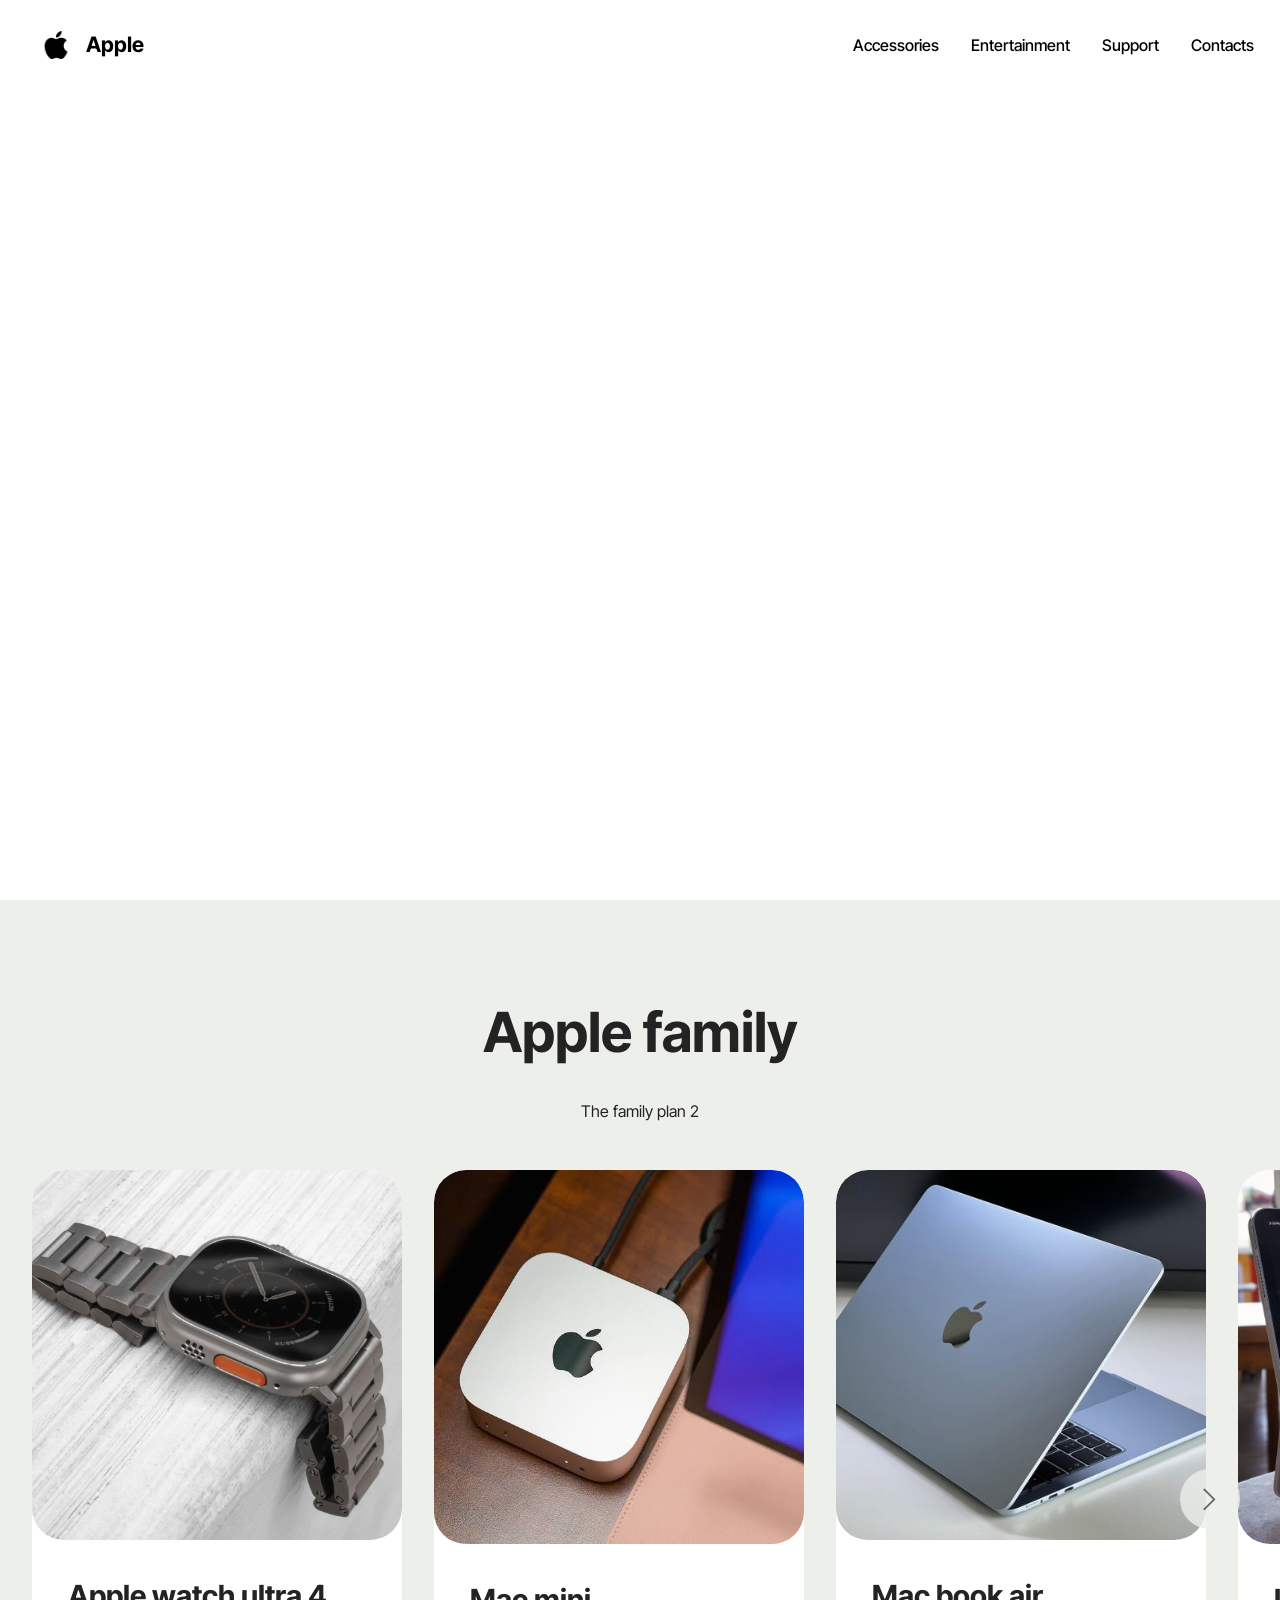
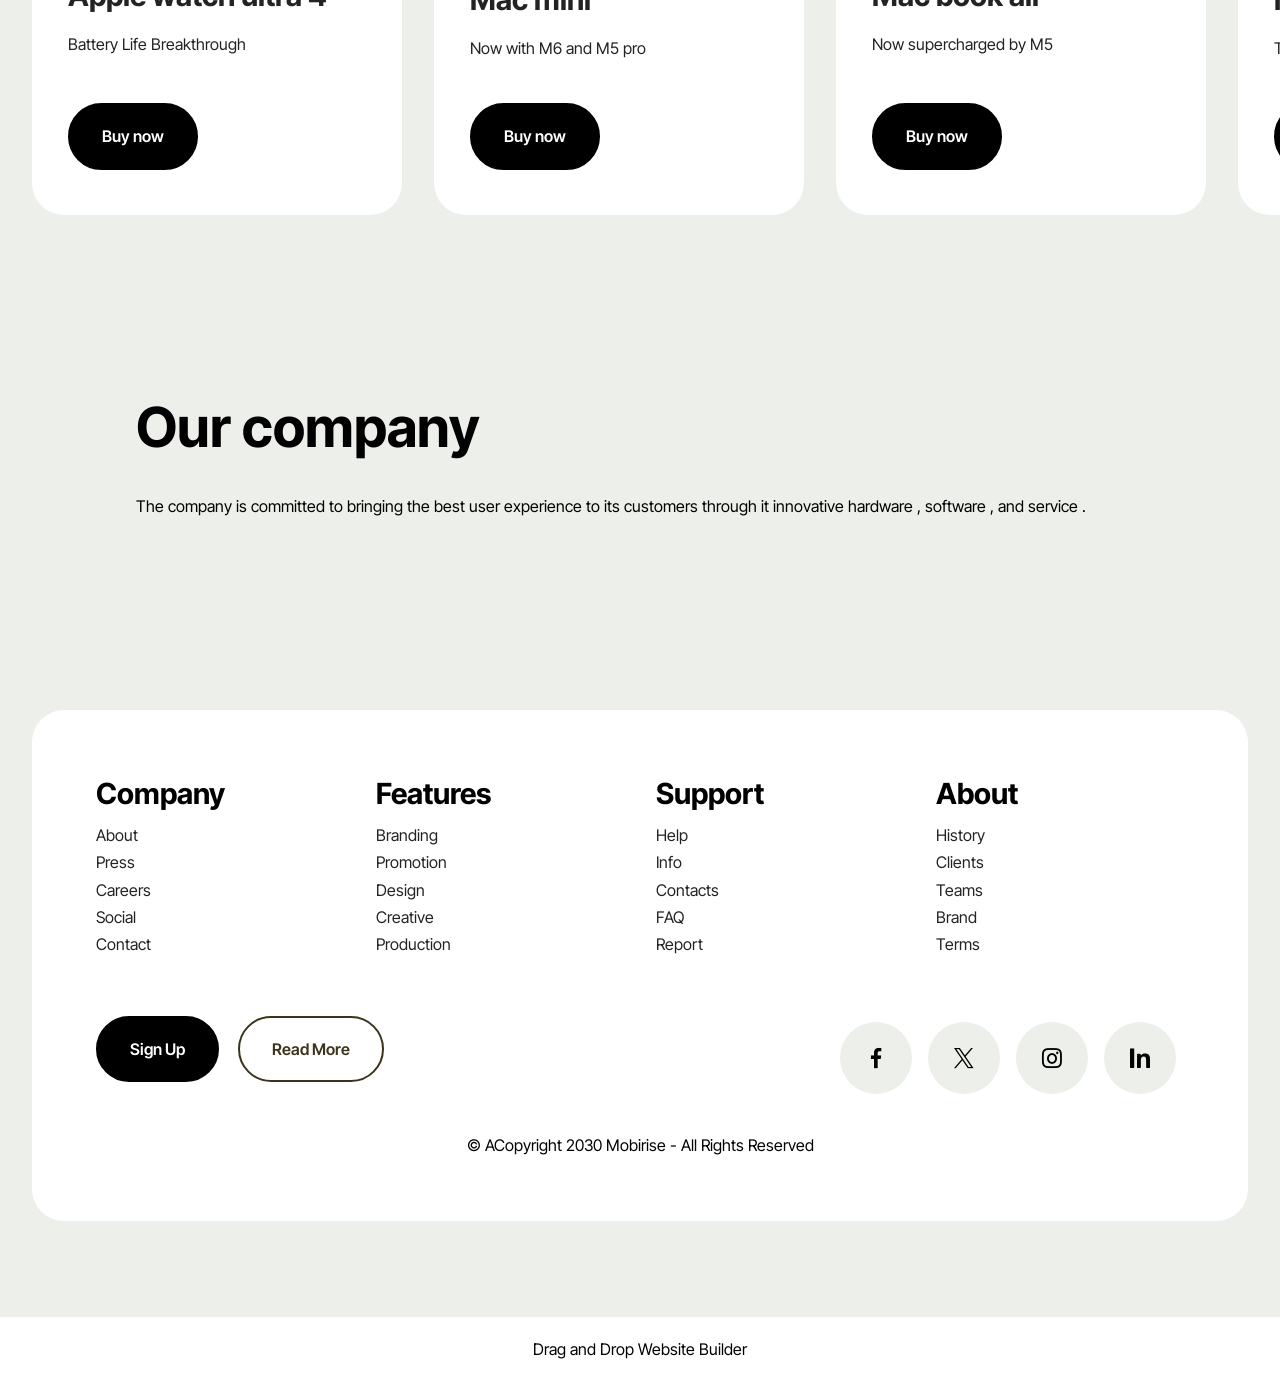
==== index.html @ eaef861e "create github pages" ====
<!DOCTYPE html>
<html  >
<head>
  <!-- Site made with Mobirise Website Builder v6.1.12, https://mobirise.com -->
  <meta charset="UTF-8">
  <meta http-equiv="X-UA-Compatible" content="IE=edge">
  <meta name="generator" content="Mobirise v6.1.12, mobirise.com">
  <meta name="viewport" content="width=device-width, initial-scale=1, minimum-scale=1">
  <link rel="shortcut icon" href="assets/images/apple-logo.png" type="image/x-icon">
  <meta name="description" content="">
  
  
  <title>Home</title>
  <link rel="stylesheet" href="assets/web/assets/mobirise-icons2/mobirise2.css">
  <link rel="stylesheet" href="assets/bootstrap/css/bootstrap.min.css">
  <link rel="stylesheet" href="assets/dropdown/css/style.css">
  <link rel="stylesheet" href="assets/socicon/css/styles.css">
  <link rel="stylesheet" href="assets/theme/css/style.css">
  <link rel="preload" href="https://fonts.googleapis.com/css?family=Inter+Tight:100,200,300,400,500,600,700,800,900,100i,200i,300i,400i,500i,600i,700i,800i,900i&display=swap" as="style" onload="this.onload=null;this.rel='stylesheet'">
  <noscript><link rel="stylesheet" href="https://fonts.googleapis.com/css?family=Inter+Tight:100,200,300,400,500,600,700,800,900,100i,200i,300i,400i,500i,600i,700i,800i,900i&display=swap"></noscript>
  <link rel="preload" as="style" href="assets/mobirise/css/mbr-additional.css?v=OTrlWa"><link rel="stylesheet" href="assets/mobirise/css/mbr-additional.css?v=OTrlWa" type="text/css">

  
  
  
</head>
<body>
  
  <section data-bs-version="5.1" class="menu menu6 cid-vx8S5cHXZh" once="menu" id="menu06-e">
	

	<nav class="navbar navbar-dropdown opacityScroll navbar-fixed-top navbar-expand-lg">
		<div class="container">
			<div class="navbar-brand">
				<span class="navbar-logo">
					<a href="https://mobiri.se">
						<img src="assets/images/apple-logo.png" alt="Mobirise Website Builder" style="height: 1.8rem;">
					</a>
				</span>
				<span class="navbar-caption-wrap"><a class="navbar-caption text-primary display-4" href="https://mobiri.se">Apple</a></span>
			</div>
			<button class="navbar-toggler" type="button" data-toggle="collapse" data-bs-toggle="collapse" data-target="#navbarSupportedContent" data-bs-target="#navbarSupportedContent" aria-controls="navbarNavAltMarkup" aria-expanded="false" aria-label="Toggle navigation">
				<div class="hamburger">
					<span></span>
					<span></span>
					<span></span>
					<span></span>
				</div>
			</button>
			<div class="collapse navbar-collapse opacityScroll" id="navbarSupportedContent">
				<ul class="navbar-nav nav-dropdown nav-right" data-app-modern-menu="true"><li class="nav-item">
						<a class="nav-link link text-primary display-7" href="https://mobiri.se" aria-expanded="false">Accessories<br></a>
					</li><li class="nav-item">
						<a class="nav-link link text-primary display-7" href="https://mobiri.se">Entertainment</a>
					</li>
					
					<li class="nav-item">
						<a class="nav-link link text-primary display-7" href="https://mobiri.se">Support<br></a>
					</li><li class="nav-item"><a class="nav-link link text-primary display-7" href="https://mobiri.se">Contacts</a></li></ul>
				
				
			</div>
		</div>
	</nav>
</section>

<section data-bs-version="5.1" class="header19 cid-vx9bejZGiK mbr-fullscreen" data-bg-video="https://vimeo.com/1226564753?fl=pl&amp;fe=sh" id="header19-k">
  

  <div class="mbr-fallback-image disabled"></div>
  
  <div class="container">
    <div class="row">
      <div class="content-wrap col-12 col-md-8">
        <h1 class="mbr-section-title mbr-fonts-style mb-4 display-1"><strong>Apple Family</strong></h1>
        <p class="mbr-fonts-style mbr-text mb-4 display-2">Pro</p>
        <div class="mbr-section-btn"><a class="btn btn-info-outline display-7" href="https://mobiri.se">Order Now</a></div>
        <p class="mbr-fonts-style mbr-description mt-4 display-7"><em>Pre-order starting by 8pm MYT on 16 October</em></p>
      </div>
    </div>
  </div>
</section>

<section data-bs-version="5.1" class="features017 mbr-embla cid-vxkOYcefTE" id="features017-l">
	
	
	<div class="position-relative">
		<div class="container-fluid">
			<div class="row justify-content-center">
				<div class="col-12 content-head">
					<div class="mbr-section-head mb-5">
						<h4 class="mbr-section-title mbr-fonts-style align-center mb-0 display-2"><strong>Apple family</strong></h4>
						<h3 class="mbr-section-subtitle mbr-fonts-style align-center mb-0 mt-4 display-7">
							The family plan 2</h3>
					</div>
				</div>
			</div>
		</div>

		<div class="embla" data-skip-snaps="true" data-align="center" data-contain-scroll="trimSnaps" data-auto-play-interval="5" data-draggable="true">
			<div class="embla__viewport container-fluid">
				<div class="embla__container">
					<div class="embla__slide slider-image item active" style="margin-left: 1rem; margin-right: 1rem;">
						<div class="slide-content">
							<div class="item-img">
								<div class="item-wrapper">
									<img src="assets/images/apple-watch-ultra-4.webp" alt="Mobirise Website Builder" title="" data-slide-to="0" data-bs-slide-to="0">
								</div>
							</div>
							<div class="item-content">
								<h2 class="item-title mbr-fonts-style display-5"><strong>Apple watch ultra 4</strong></h2>
								
								<p class="mbr-text mbr-fonts-style mt-3 display-7">Battery Life Breakthrough<br></p>
							</div>

							<div class="mbr-section-btn item-footer mt-2"><a href="" class="btn item-btn btn-primary display-7" target="_blank">Buy now</a></div>
						</div>
					</div><div class="embla__slide slider-image item" style="margin-left: 1rem; margin-right: 1rem;">
						<div class="slide-content">
							<div class="item-img">
								<div class="item-wrapper">
									<img src="assets/images/mac20mini-551x557.jpg" alt="Mobirise Website Builder" title="" data-slide-to="1" data-bs-slide-to="1">
								</div>
							</div>
							<div class="item-content">
								<h2 class="item-title mbr-fonts-style display-5"><strong>Mac mini</strong></h2>
								
								<p class="mbr-text mbr-fonts-style mt-3 display-7">Now with M6 and M5 pro<br></p>
							</div>

							<div class="mbr-section-btn item-footer mt-2"><a href="" class="btn item-btn btn-primary display-7" target="_blank">Buy now</a></div>
						</div>
					</div>
					
					<div class="embla__slide slider-image item" style="margin-left: 1rem; margin-right: 1rem;">
						<div class="slide-content">
							<div class="item-img">
								<div class="item-wrapper">
									<img src="assets/images/macbook20air-600x450.jpeg" alt="Mobirise Website Builder" title="" data-slide-to="2" data-bs-slide-to="2">
								</div>
							</div>
							<div class="item-content">
								<h2 class="item-title mbr-fonts-style display-5">
									<strong>Mac book air</strong></h2>
								
								<p class="mbr-text mbr-fonts-style mt-3 display-7">
									Now supercharged by M5</p>
							</div>
							<div class="mbr-section-btn item-footer mt-2"><a href="" class="btn item-btn btn-primary display-7" target="_blank">Buy now</a></div>
						</div>
					</div>
					<div class="embla__slide slider-image item" style="margin-left: 1rem; margin-right: 1rem;">
						<div class="slide-content">
							<div class="item-img">
								<div class="item-wrapper">
									<img src="assets/images/ipadairfront.webp" alt="Mobirise Website Builder" title="" data-slide-to="4" data-bs-slide-to="4">
								</div>
							</div>
							<div class="item-content">
								<h2 class="item-title mbr-fonts-style display-5"><strong>Ipad air</strong></h2>
								
								<p class="mbr-text mbr-fonts-style mt-3 display-7">Two Size Options (11-inch &amp; 13-inch)</p>
							</div>
							<div class="mbr-section-btn item-footer mt-2"><a href="" class="btn item-btn btn-primary display-7" target="_blank">Buy now</a></div>
						</div>
					</div>
					<div class="embla__slide slider-image item" style="margin-left: 1rem; margin-right: 1rem;">
						<div class="slide-content">
							<div class="item-img">
								<div class="item-wrapper">
									<img src="assets/images/air-pods-5.webp" alt="Mobirise Website Builder" title="" data-slide-to="5" data-bs-slide-to="5">
								</div>
							</div>
							<div class="item-content">
								<h2 class="item-title mbr-fonts-style display-5">
									<strong>Airpods 5</strong></h2>
								
								<p class="mbr-text mbr-fonts-style mt-3 display-7">
									Discover the magic of Active Noise Cancellation</p>
							</div>
							<div class="mbr-section-btn item-footer mt-2"><a href="" class="btn item-btn btn-primary display-7" target="_blank">Buy now</a></div>
						</div>
					</div>
					
					
					
				</div>
			</div>
			<button class="embla__button embla__button--prev">
				<span class="mobi-mbri mobi-mbri-arrow-prev mbr-iconfont" aria-hidden="true"></span>
				<span class="sr-only visually-hidden visually-hidden visually-hidden">Previous</span>
			</button>
			<button class="embla__button embla__button--next">
				<span class="mobi-mbri mobi-mbri-arrow-next mbr-iconfont" aria-hidden="true"></span>
				<span class="sr-only visually-hidden visually-hidden visually-hidden">Next</span>
			</button>
		</div>
	</div>
</section>

<section data-bs-version="5.1" class="article12 cid-vxqsIuxCYR" id="article12-m">    
    
    <div class="container">
        <div class="row justify-content-center">
            <div class="col-md-12 col-lg-10">
                <h3 class="mbr-section-title mbr-fonts-style mb-4 mt-0 display-2">
                <strong>Our company</strong></h3>
                
                <p class="mbr-text mbr-fonts-style display-7">The company is committed to bringing the best user experience to its customers through it innovative hardware , software , and service .</p>
            </div>
        </div>
    </div>
</section>

<section data-bs-version="5.1" class="footer1 cid-vxqsREYhVn" once="footers" id="footer01-o">
	

	
	
	<div class="container">
		<div class="row mbr-white">
			<div class="col-12 col-md-6 col-lg-3">
				<h5 class="mbr-section-subtitle mbr-fonts-style mb-2 display-5">
					<strong>Company</strong>
				</h5>
				<ul class="list mbr-fonts-style display-7">
					<li class="mbr-text item-wrap">About</li>
					<li class="mbr-text item-wrap">Press</li>
					<li class="mbr-text item-wrap">Careers</li>
					<li class="mbr-text item-wrap">Social</li>
					<li class="mbr-text item-wrap">Contact</li>
				</ul>
			</div>
			<div class="col-12 col-md-6 col-lg-3">
				<h5 class="mbr-section-subtitle mbr-fonts-style mb-2 display-5">
					<strong>Features</strong>
				</h5>
				<ul class="list mbr-fonts-style display-7">
					<li class="mbr-text item-wrap">Branding</li>
					<li class="mbr-text item-wrap">Promotion</li>
					<li class="mbr-text item-wrap">Design</li>
					<li class="mbr-text item-wrap">Creative</li>
					<li class="mbr-text item-wrap">Production</li>
				</ul>
			</div>
			<div class="col-12 col-md-6 col-lg-3">
				<h5 class="mbr-section-subtitle mbr-fonts-style mb-2 display-5">
					<strong>Support</strong>
				</h5>
				<ul class="list mbr-fonts-style display-7">
					<li class="mbr-text item-wrap">Help</li>
					<li class="mbr-text item-wrap">Info</li>
					<li class="mbr-text item-wrap">Contacts</li>
					<li class="mbr-text item-wrap">FAQ</li>
					<li class="mbr-text item-wrap">Report</li>
				</ul>
			</div>
			<div class="col-12 col-md-6 col-lg-3">
				<h5 class="mbr-section-subtitle mbr-fonts-style mb-2 display-5">
					<strong>About</strong>
				</h5>
				<ul class="list mbr-fonts-style display-7">
					<li class="mbr-text item-wrap">History</li>
					<li class="mbr-text item-wrap">Clients</li>
					<li class="mbr-text item-wrap">Teams</li>
					<li class="mbr-text item-wrap">Brand</li>
					<li class="mbr-text item-wrap">Terms</li>
				</ul>
			</div>
			<div class="col-12 mt-5 footer-col">
				<div class="mbr-section-btn align-left">
					<a class="btn btn-primary display-7" href="https://mobiri.se">Sign Up</a>
					<a class="btn btn-success-outline display-7" href="https://mobiri.se">Read More</a>
				</div>

				<div class="social-row mt-2 display-7">
					<div class="soc-item">
						<a href="https://mobiri.se/">
							<span class="mbr-iconfont socicon socicon-facebook"></span>
						</a>
					</div>
					<div class="soc-item">
						<a href="https://mobiri.se/">
							<span class="mbr-iconfont socicon socicon-twitter"></span>
						</a>
					</div>
					<div class="soc-item">
						<a href="https://mobiri.se/">
							<span class="mbr-iconfont socicon socicon-instagram"></span>
						</a>
					</div>
					<div class="soc-item">
						<a href="https://mobiri.se/">
							<span class="mbr-iconfont socicon-logmein socicon"></span>
						</a>
					</div>
				</div>
			</div>
			<div class="col-12 mt-4">
				<p class="mbr-text mb-0 mbr-fonts-style copyright align-center display-7">
					© ACopyright 2030 Mobirise - All Rights Reserved
				</p>
			</div>
		</div>
	</div>
</section><section class="display-7" style="padding: 0;align-items: center;justify-content: center;flex-wrap: wrap;    align-content: center;display: flex;position: relative;height: 4rem;"><a href="https://mobiri.se/5185873" style="flex: 1 1;height: 4rem;position: absolute;width: 100%;z-index: 1;"><img alt="" style="height: 4rem;" src="[data-uri]"></a><p style="margin: 0;text-align: center;" class="display-7">&#8204;</p><a style="z-index:1" href="https://mobirise.com/drag-drop-website-builder.html">Drag and Drop Website Builder</a></section><script src="assets/bootstrap/js/bootstrap.bundle.min.js"></script>  <script src="assets/smoothscroll/smooth-scroll.js"></script>  <script src="assets/ytplayer/index.js"></script>  <script src="assets/dropdown/js/navbar-dropdown.js"></script>  <script src="assets/vimeoplayer/player.js"></script>  <script src="assets/embla/embla.min.js"></script>  <script src="assets/embla/script.js"></script>  <script src="assets/theme/js/script.js"></script>  
  
  
</body>
</html>
---- assets/web/assets/mobirise-icons2/mobirise2.css ----
@font-face {
  font-family: 'Moririse2';
  font-display: swap;
  src:  url('mobirise2.eot?f2bix4');
  src:  url('mobirise2.eot?f2bix4#iefix') format('embedded-opentype'),
    url('mobirise2.woff2?f2bix4') format('woff2'),
    url('mobirise2.woff?f2bix4') format('woff'),
    url('mobirise2.ttf?f2bix4') format('truetype'),
    url('mobirise2.svg?f2bix4#mobirise2') format('svg');
  font-weight: normal;
  font-style: normal;
}

[class^="mobi-"], [class*=" mobi-"] {
  /* use !important to prevent issues with browser extensions that change fonts */
  font-family: 'Moririse2' !important;
  speak: none;
  font-style: normal;
  font-weight: normal;
  font-variant: normal;
  text-transform: none;
  line-height: 1;

  /* Better Font Rendering =========== */
  -webkit-font-smoothing: antialiased;
  -moz-osx-font-smoothing: grayscale;
}

.mobi-mbri-add-submenu:before {
  content: "\e900";
}
.mobi-mbri-alert:before {
  content: "\e901";
}
.mobi-mbri-align-center:before {
  content: "\e902";
}
.mobi-mbri-align-justify:before {
  content: "\e903";
}
.mobi-mbri-align-left:before {
  content: "\e904";
}
.mobi-mbri-align-right:before {
  content: "\e905";
}
.mobi-mbri-android:before {
  content: "\e906";
}
.mobi-mbri-apple:before {
  content: "\e907";
}
.mobi-mbri-arrow-down:before {
  content: "\e908";
}
.mobi-mbri-arrow-next:before {
  content: "\e909";
}
.mobi-mbri-arrow-prev:before {
  content: "\e90a";
}
.mobi-mbri-arrow-up:before {
  content: "\e90b";
}
.mobi-mbri-bold:before {
  content: "\e90c";
}
.mobi-mbri-bookmark:before {
  content: "\e90d";
}
.mobi-mbri-bootstrap:before {
  content: "\e90e";
}
.mobi-mbri-briefcase:before {
  content: "\e90f";
}
.mobi-mbri-browse:before {
  content: "\e910";
}
.mobi-mbri-bulleted-list:before {
  content: "\e911";
}
.mobi-mbri-calendar:before {
  content: "\e912";
}
.mobi-mbri-camera:before {
  content: "\e913";
}
.mobi-mbri-cart-add:before {
  content: "\e914";
}
.mobi-mbri-cart-full:before {
  content: "\e915";
}
.mobi-mbri-cash:before {
  content: "\e916";
}
.mobi-mbri-change-style:before {
  content: "\e917";
}
.mobi-mbri-chat:before {
  content: "\e918";
}
.mobi-mbri-clock:before {
  content: "\e919";
}
.mobi-mbri-close:before {
  content: "\e91a";
}
.mobi-mbri-cloud:before {
  content: "\e91b";
}
.mobi-mbri-code:before {
  content: "\e91c";
}
.mobi-mbri-contact-form:before {
  content: "\e91d";
}
.mobi-mbri-credit-card:before {
  content: "\e91e";
}
.mobi-mbri-cursor-click:before {
  content: "\e91f";
}
.mobi-mbri-cust-feedback:before {
  content: "\e920";
}
.mobi-mbri-database:before {
  content: "\e921";
}
.mobi-mbri-delivery:before {
  content: "\e922";
}
.mobi-mbri-desktop:before {
  content: "\e923";
}
.mobi-mbri-devices:before {
  content: "\e924";
}
.mobi-mbri-down:before {
  content: "\e925";
}
.mobi-mbri-download-2:before {
  content: "\e926";
}
.mobi-mbri-download:before {
  content: "\e927";
}
.mobi-mbri-drag-n-drop-2:before {
  content: "\e928";
}
.mobi-mbri-drag-n-drop:before {
  content: "\e929";
}
.mobi-mbri-edit-2:before {
  content: "\e92a";
}
.mobi-mbri-edit:before {
  content: "\e92b";
}
.mobi-mbri-error:before {
  content: "\e92c";
}
.mobi-mbri-extension:before {
  content: "\e92d";
}
.mobi-mbri-features:before {
  content: "\e92e";
}
.mobi-mbri-file:before {
  content: "\e92f";
}
.mobi-mbri-flag:before {
  content: "\e930";
}
.mobi-mbri-folder:before {
  content: "\e931";
}
.mobi-mbri-gift:before {
  content: "\e932";
}
.mobi-mbri-github:before {
  content: "\e933";
}
.mobi-mbri-globe-2:before {
  content: "\e934";
}
.mobi-mbri-globe:before {
  content: "\e935";
}
.mobi-mbri-growing-chart:before {
  content: "\e936";
}
.mobi-mbri-hearth:before {
  content: "\e937";
}
.mobi-mbri-help:before {
  content: "\e938";
}
.mobi-mbri-home:before {
  content: "\e939";
}
.mobi-mbri-hot-cup:before {
  content: "\e93a";
}
.mobi-mbri-idea:before {
  content: "\e93b";
}
.mobi-mbri-image-gallery:before {
  content: "\e93c";
}
.mobi-mbri-image-slider:before {
  content: "\e93d";
}
.mobi-mbri-info:before {
  content: "\e93e";
}
.mobi-mbri-italic:before {
  content: "\e93f";
}
.mobi-mbri-key:before {
  content: "\e940";
}
.mobi-mbri-laptop:before {
  content: "\e941";
}
.mobi-mbri-layers:before {
  content: "\e942";
}
.mobi-mbri-left-right:before {
  content: "\e943";
}
.mobi-mbri-left:before {
  content: "\e944";
}
.mobi-mbri-letter:before {
  content: "\e945";
}
.mobi-mbri-like:before {
  content: "\e946";
}
.mobi-mbri-link:before {
  content: "\e947";
}
.mobi-mbri-lock:before {
  content: "\e948";
}
.mobi-mbri-login:before {
  content: "\e949";
}
.mobi-mbri-logout:before {
  content: "\e94a";
}
.mobi-mbri-magic-stick:before {
  content: "\e94b";
}
.mobi-mbri-map-pin:before {
  content: "\e94c";
}
.mobi-mbri-menu:before {
  content: "\e94d";
}
.mobi-mbri-mobile-2:before {
  content: "\e94e";
}
.mobi-mbri-mobile-horizontal:before {
  content: "\e94f";
}
.mobi-mbri-mobile:before {
  content: "\e950";
}
.mobi-mbri-mobirise:before {
  content: "\e951";
}
.mobi-mbri-more-horizontal:before {
  content: "\e952";
}
.mobi-mbri-more-vertical:before {
  content: "\e953";
}
.mobi-mbri-music:before {
  content: "\e954";
}
.mobi-mbri-new-file:before {
  content: "\e955";
}
.mobi-mbri-numbered-list:before {
  content: "\e956";
}
.mobi-mbri-opened-folder:before {
  content: "\e957";
}
.mobi-mbri-pages:before {
  content: "\e958";
}
.mobi-mbri-paper-plane:before {
  content: "\e959";
}
.mobi-mbri-paperclip:before {
  content: "\e95a";
}
.mobi-mbri-phone:before {
  content: "\e95b";
}
.mobi-mbri-photo:before {
  content: "\e95c";
}
.mobi-mbri-photos:before {
  content: "\e95d";
}
.mobi-mbri-pin:before {
  content: "\e95e";
}
.mobi-mbri-play:before {
  content: "\e95f";
}
.mobi-mbri-plus:before {
  content: "\e960";
}
.mobi-mbri-preview:before {
  content: "\e961";
}
.mobi-mbri-print:before {
  content: "\e962";
}
.mobi-mbri-protect:before {
  content: "\e963";
}
.mobi-mbri-question:before {
  content: "\e964";
}
.mobi-mbri-quote-left:before {
  content: "\e965";
}
.mobi-mbri-quote-right:before {
  content: "\e966";
}
.mobi-mbri-redo:before {
  content: "\e967";
}
.mobi-mbri-refresh:before {
  content: "\e968";
}
.mobi-mbri-responsive-2:before {
  content: "\e969";
}
.mobi-mbri-responsive:before {
  content: "\e96a";
}
.mobi-mbri-right:before {
  content: "\e96b";
}
.mobi-mbri-rocket:before {
  content: "\e96c";
}
.mobi-mbri-sad-face:before {
  content: "\e96d";
}
.mobi-mbri-sale:before {
  content: "\e96e";
}
.mobi-mbri-save:before {
  content: "\e96f";
}
.mobi-mbri-search:before {
  content: "\e970";
}
.mobi-mbri-setting-2:before {
  content: "\e971";
}
.mobi-mbri-setting-3:before {
  content: "\e972";
}
.mobi-mbri-setting:before {
  content: "\e973";
}
.mobi-mbri-share:before {
  content: "\e974";
}
.mobi-mbri-shopping-bag:before {
  content: "\e975";
}
.mobi-mbri-shopping-basket:before {
  content: "\e976";
}
.mobi-mbri-shopping-cart:before {
  content: "\e977";
}
.mobi-mbri-sites:before {
  content: "\e978";
}
.mobi-mbri-smile-face:before {
  content: "\e979";
}
.mobi-mbri-speed:before {
  content: "\e97a";
}
.mobi-mbri-star:before {
  content: "\e97b";
}
.mobi-mbri-success:before {
  content: "\e97c";
}
.mobi-mbri-sun:before {
  content: "\e97d";
}
.mobi-mbri-sun2:before {
  content: "\e97e";
}
.mobi-mbri-tablet-vertical:before {
  content: "\e97f";
}
.mobi-mbri-tablet:before {
  content: "\e980";
}
.mobi-mbri-target:before {
  content: "\e981";
}
.mobi-mbri-timer:before {
  content: "\e982";
}
.mobi-mbri-to-ftp:before {
  content: "\e983";
}
.mobi-mbri-to-local-drive:before {
  content: "\e984";
}
.mobi-mbri-touch-swipe:before {
  content: "\e985";
}
.mobi-mbri-touch:before {
  content: "\e986";
}
.mobi-mbri-trash:before {
  content: "\e987";
}
.mobi-mbri-underline:before {
  content: "\e988";
}
.mobi-mbri-undo:before {
  content: "\e989";
}
.mobi-mbri-unlink:before {
  content: "\e98a";
}
.mobi-mbri-unlock:before {
  content: "\e98b";
}
.mobi-mbri-up-down:before {
  content: "\e98c";
}
.mobi-mbri-up:before {
  content: "\e98d";
}
.mobi-mbri-update:before {
  content: "\e98e";
}
.mobi-mbri-upload-2:before {
  content: "\e98f";
}
.mobi-mbri-upload:before {
  content: "\e990";
}
.mobi-mbri-user-2:before {
  content: "\e991";
}
.mobi-mbri-user:before {
  content: "\e992";
}
.mobi-mbri-users:before {
  content: "\e993";
}
.mobi-mbri-video-play:before {
  content: "\e994";
}
.mobi-mbri-video:before {
  content: "\e995";
}
.mobi-mbri-watch:before {
  content: "\e996";
}
.mobi-mbri-website-theme-2:before {
  content: "\e997";
}
.mobi-mbri-website-theme:before {
  content: "\e998";
}
.mobi-mbri-wifi:before {
  content: "\e999";
}
.mobi-mbri-windows:before {
  content: "\e99a";
}
.mobi-mbri-zoom-in:before {
  content: "\e99b";
}
.mobi-mbri-zoom-out:before {
  content: "\e99c";
}
---- assets/dropdown/css/style.css ----
.navbar-dropdown {
  left: 0;
  padding: 0;
  position: absolute;
  right: 0;
  top: 0;
  transition: all 0.45s ease;
  z-index: 1030;
  background: #282828; }
  .navbar-dropdown .navbar-logo {
    margin-right: 0.8rem;
    transition: margin 0.3s ease-in-out;
    vertical-align: middle; }
    .navbar-dropdown .navbar-logo img {
      height: 3.125rem;
      transition: all 0.3s ease-in-out; }
    .navbar-dropdown .navbar-logo.mbr-iconfont {
      font-size: 3.125rem;
      line-height: 3.125rem; }
  .navbar-dropdown .navbar-caption {
    font-weight: 700;
    white-space: normal;
    vertical-align: -4px;
    line-height: 3.125rem !important; }
    .navbar-dropdown .navbar-caption, .navbar-dropdown .navbar-caption:hover {
      color: inherit;
      text-decoration: none; }
  .navbar-dropdown .mbr-iconfont + .navbar-caption {
    vertical-align: -1px; }
  .navbar-dropdown.navbar-fixed-top {
    position: fixed; }
  .navbar-dropdown .navbar-brand span {
    vertical-align: -4px; }
  .navbar-dropdown.bg-color.transparent {
    background: none; }
  .navbar-dropdown.navbar-short .navbar-brand {
    padding: 0.625rem 0; }
    .navbar-dropdown.navbar-short .navbar-brand span {
      vertical-align: -1px; }
  .navbar-dropdown.navbar-short .navbar-caption {
    line-height: 2.375rem !important;
    vertical-align: -2px; }
  .navbar-dropdown.navbar-short .navbar-logo {
    margin-right: 0.5rem; }
    .navbar-dropdown.navbar-short .navbar-logo img {
      height: 2.375rem; }
    .navbar-dropdown.navbar-short .navbar-logo.mbr-iconfont {
      font-size: 2.375rem;
      line-height: 2.375rem; }
  .navbar-dropdown.navbar-short .mbr-table-cell {
    height: 3.625rem; }
  .navbar-dropdown .navbar-close {
    left: 0.6875rem;
    position: fixed;
    top: 0.75rem;
    z-index: 1000; }
  .navbar-dropdown .hamburger-icon {
    content: "";
    display: inline-block;
    vertical-align: middle;
    width: 16px;
    -webkit-box-shadow: 0 -6px 0 1px #282828,0 0 0 1px #282828,0 6px 0 1px #282828;
    -moz-box-shadow: 0 -6px 0 1px #282828,0 0 0 1px #282828,0 6px 0 1px #282828;
    box-shadow: 0 -6px 0 1px #282828,0 0 0 1px #282828,0 6px 0 1px #282828; }

.dropdown-menu .dropdown-toggle[data-toggle="dropdown-submenu"]::after {
  border-bottom: 0.35em solid transparent;
  border-left: 0.35em solid;
  border-right: 0;
  border-top: 0.35em solid transparent;
  margin-left: 0.3rem; }

.dropdown-menu .dropdown-item:focus {
  outline: 0; }

.nav-dropdown {
  font-size: 0.75rem;
  font-weight: 500;
  height: auto !important; }
  .nav-dropdown .nav-btn {
    padding-left: 1rem; }
  .nav-dropdown .link {
    margin: .667em 1.667em;
    font-weight: 500;
    padding: 0;
    transition: color .2s ease-in-out; }
    .nav-dropdown .link.dropdown-toggle {
      margin-right: 2.583em; }
      .nav-dropdown .link.dropdown-toggle::after {
        margin-left: .25rem;
        border-top: 0.35em solid;
        border-right: 0.35em solid transparent;
        border-left: 0.35em solid transparent;
        border-bottom: 0; }
      .nav-dropdown .link.dropdown-toggle[aria-expanded="true"] {
        margin: 0;
        padding: 0.667em 3.263em  0.667em 1.667em; }
  .nav-dropdown .link::after,
  .nav-dropdown .dropdown-item::after {
    color: inherit; }
  .nav-dropdown .btn {
    font-size: 0.75rem;
    font-weight: 700;
    letter-spacing: 0;
    margin-bottom: 0;
    padding-left: 1.25rem;
    padding-right: 1.25rem; }
  .nav-dropdown .dropdown-menu {
    border-radius: 0;
    border: 0;
    left: 0;
    margin: 0;
    padding-bottom: 1.25rem;
    padding-top: 1.25rem;
    position: relative; }
  .nav-dropdown .dropdown-submenu {
    margin-left: 0.125rem;
    top: 0; }
  .nav-dropdown .dropdown-item {
    font-weight: 500;
    line-height: 2;
    padding: 0.3846em 4.615em 0.3846em 1.5385em;
    position: relative;
    transition: color .2s ease-in-out, background-color .2s ease-in-out; }
    .nav-dropdown .dropdown-item::after {
      margin-top: -0.3077em;
      position: absolute;
      right: 1.1538em;
      top: 50%; }
    .nav-dropdown .dropdown-item:focus, .nav-dropdown .dropdown-item:hover {
      background: none; }

@media (max-width: 767px) {
  .nav-dropdown.navbar-toggleable-sm {
    bottom: 0;
    display: none;
    left: 0;
    overflow-x: hidden;
    position: fixed;
    top: 0;
    transform: translateX(-100%);
    -ms-transform: translateX(-100%);
    -webkit-transform: translateX(-100%);
    width: 18.75rem;
    z-index: 999; } }
.nav-dropdown.navbar-toggleable-xl {
  bottom: 0;
  display: none;
  left: 0;
  overflow-x: hidden;
  position: fixed;
  top: 0;
  transform: translateX(-100%);
  -ms-transform: translateX(-100%);
  -webkit-transform: translateX(-100%);
  width: 18.75rem;
  z-index: 999; }

.nav-dropdown-sm {
  display: block !important;
  overflow-x: hidden;
  overflow: auto;
  padding-top: 3.875rem; }
  .nav-dropdown-sm::after {
    content: "";
    display: block;
    height: 3rem;
    width: 100%; }
  .nav-dropdown-sm.collapse.in ~ .navbar-close {
    display: block !important; }
  .nav-dropdown-sm.collapsing, .nav-dropdown-sm.collapse.in {
    transform: translateX(0);
    -ms-transform: translateX(0);
    -webkit-transform: translateX(0);
    transition: all 0.25s ease-out;
    -webkit-transition: all 0.25s ease-out;
    background: #282828; }
  .nav-dropdown-sm.collapsing[aria-expanded="false"] {
    transform: translateX(-100%);
    -ms-transform: translateX(-100%);
    -webkit-transform: translateX(-100%); }
  .nav-dropdown-sm .nav-item {
    display: block;
    margin-left: 0 !important;
    padding-left: 0; }
  .nav-dropdown-sm .link,
  .nav-dropdown-sm .dropdown-item {
    border-top: 1px dotted rgba(255, 255, 255, 0.1);
    font-size: 0.8125rem;
    line-height: 1.6;
    margin: 0 !important;
    padding: 0.875rem 2.4rem 0.875rem 1.5625rem !important;
    position: relative;
    white-space: normal; }
    .nav-dropdown-sm .link:focus, .nav-dropdown-sm .link:hover,
    .nav-dropdown-sm .dropdown-item:focus,
    .nav-dropdown-sm .dropdown-item:hover {
      background: rgba(0, 0, 0, 0.2) !important;
      color: #c0a375; }
  .nav-dropdown-sm .nav-btn {
    position: relative;
    padding: 1.5625rem 1.5625rem 0 1.5625rem; }
    .nav-dropdown-sm .nav-btn::before {
      border-top: 1px dotted rgba(255, 255, 255, 0.1);
      content: "";
      left: 0;
      position: absolute;
      top: 0;
      width: 100%; }
    .nav-dropdown-sm .nav-btn + .nav-btn {
      padding-top: 0.625rem; }
      .nav-dropdown-sm .nav-btn + .nav-btn::before {
        display: none; }
  .nav-dropdown-sm .btn {
    padding: 0.625rem 0; }
  .nav-dropdown-sm .dropdown-toggle[data-toggle="dropdown-submenu"]::after {
    margin-left: .25rem;
    border-top: 0.35em solid;
    border-right: 0.35em solid transparent;
    border-left: 0.35em solid transparent;
    border-bottom: 0; }
  .nav-dropdown-sm .dropdown-toggle[data-toggle="dropdown-submenu"][aria-expanded="true"]::after {
    border-top: 0;
    border-right: 0.35em solid transparent;
    border-left: 0.35em solid transparent;
    border-bottom: 0.35em solid; }
  .nav-dropdown-sm .dropdown-menu {
    margin: 0;
    padding: 0;
    position: relative;
    top: 0;
    left: 0;
    width: 100%;
    border: 0;
    float: none;
    border-radius: 0;
    background: none; }
  .nav-dropdown-sm .dropdown-submenu {
    left: 100%;
    margin-left: 0.125rem;
    margin-top: -1.25rem;
    top: 0; }

.navbar-toggleable-sm .nav-dropdown .dropdown-menu {
  position: absolute; }

.navbar-toggleable-sm .nav-dropdown .dropdown-submenu {
  left: 100%;
  margin-left: 0.125rem;
  margin-top: -1.25rem;
  top: 0; }

.navbar-toggleable-sm.opened .nav-dropdown .dropdown-menu {
  position: relative; }

.navbar-toggleable-sm.opened .nav-dropdown .dropdown-submenu {
  left: 0;
  margin-left: 00rem;
  margin-top: 0rem;
  top: 0; }

.is-builder .nav-dropdown.collapsing {
  transition: none !important; }
---- assets/socicon/css/styles.css ----
@charset "UTF-8";

@font-face {
  font-family: 'Socicon';
  src:  url('../fonts/socicon.eot');
  src:  url('../fonts/socicon.eot?#iefix') format('embedded-opentype'),
    url('../fonts/socicon.woff2') format('woff2'),
    url('../fonts/socicon.ttf') format('truetype'),
    url('../fonts/socicon.woff') format('woff'),
    url('../fonts/socicon.svg#socicon') format('svg');
  font-weight: normal;
  font-style: normal;
  font-display: swap;
}

[data-icon]:before {
  font-family: "socicon" !important;
  content: attr(data-icon);
  font-style: normal !important;
  font-weight: normal !important;
  font-variant: normal !important;
  text-transform: none !important;
  speak: none;
  line-height: 1;
  -webkit-font-smoothing: antialiased;
  -moz-osx-font-smoothing: grayscale;
}

[class^="socicon-"], [class*=" socicon-"] {
  /* use !important to prevent issues with browser extensions that change fonts */
  font-family: 'Socicon' !important;
  speak: none;
  font-style: normal;
  font-weight: normal;
  font-variant: normal;
  text-transform: none;
  line-height: 1;

  /* Better Font Rendering =========== */
  -webkit-font-smoothing: antialiased;
  -moz-osx-font-smoothing: grayscale;
}

.socicon-500px:before {
  content: "\e000";
}
.socicon-8tracks:before {
  content: "\e001";
}
.socicon-airbnb:before {
  content: "\e002";
}
.socicon-alliance:before {
  content: "\e003";
}
.socicon-amazon:before {
  content: "\e004";
}
.socicon-amplement:before {
  content: "\e005";
}
.socicon-android:before {
  content: "\e006";
}
.socicon-angellist:before {
  content: "\e007";
}
.socicon-apple:before {
  content: "\e008";
}
.socicon-appnet:before {
  content: "\e009";
}
.socicon-baidu:before {
  content: "\e00a";
}
.socicon-bandcamp:before {
  content: "\e00b";
}
.socicon-battlenet:before {
  content: "\e00c";
}
.socicon-mixer:before {
  content: "\e00d";
}
.socicon-bebee:before {
  content: "\e00e";
}
.socicon-bebo:before {
  content: "\e00f";
}
.socicon-behance:before {
  content: "\e010";
}
.socicon-blizzard:before {
  content: "\e011";
}
.socicon-blogger:before {
  content: "\e012";
}
.socicon-buffer:before {
  content: "\e013";
}
.socicon-chrome:before {
  content: "\e014";
}
.socicon-coderwall:before {
  content: "\e015";
}
.socicon-curse:before {
  content: "\e016";
}
.socicon-dailymotion:before {
  content: "\e017";
}
.socicon-deezer:before {
  content: "\e018";
}
.socicon-delicious:before {
  content: "\e019";
}
.socicon-deviantart:before {
  content: "\e01a";
}
.socicon-diablo:before {
  content: "\e01b";
}
.socicon-digg:before {
  content: "\e01c";
}
.socicon-discord:before {
  content: "\e01d";
}
.socicon-disqus:before {
  content: "\e01e";
}
.socicon-douban:before {
  content: "\e01f";
}
.socicon-draugiem:before {
  content: "\e020";
}
.socicon-dribbble:before {
  content: "\e021";
}
.socicon-drupal:before {
  content: "\e022";
}
.socicon-ebay:before {
  content: "\e023";
}
.socicon-ello:before {
  content: "\e024";
}
.socicon-endomodo:before {
  content: "\e025";
}
.socicon-envato:before {
  content: "\e026";
}
.socicon-etsy:before {
  content: "\e027";
}
.socicon-facebook:before {
  content: "\e028";
}
.socicon-feedburner:before {
  content: "\e029";
}
.socicon-filmweb:before {
  content: "\e02a";
}
.socicon-firefox:before {
  content: "\e02b";
}
.socicon-flattr:before {
  content: "\e02c";
}
.socicon-flickr:before {
  content: "\e02d";
}
.socicon-formulr:before {
  content: "\e02e";
}
.socicon-forrst:before {
  content: "\e02f";
}
.socicon-foursquare:before {
  content: "\e030";
}
.socicon-friendfeed:before {
  content: "\e031";
}
.socicon-github:before {
  content: "\e032";
}
.socicon-goodreads:before {
  content: "\e033";
}
.socicon-google:before {
  content: "\e034";
}
.socicon-googlescholar:before {
  content: "\e035";
}
.socicon-googlegroups:before {
  content: "\e036";
}
.socicon-googlephotos:before {
  content: "\e037";
}
.socicon-googleplus:before {
  content: "\e038";
}
.socicon-grooveshark:before {
  content: "\e039";
}
.socicon-hackerrank:before {
  content: "\e03a";
}
.socicon-hearthstone:before {
  content: "\e03b";
}
.socicon-hellocoton:before {
  content: "\e03c";
}
.socicon-heroes:before {
  content: "\e03d";
}
.socicon-smashcast:before {
  content: "\e03e";
}
.socicon-horde:before {
  content: "\e03f";
}
.socicon-houzz:before {
  content: "\e040";
}
.socicon-icq:before {
  content: "\e041";
}
.socicon-identica:before {
  content: "\e042";
}
.socicon-imdb:before {
  content: "\e043";
}
.socicon-instagram:before {
  content: "\e044";
}
.socicon-issuu:before {
  content: "\e045";
}
.socicon-istock:before {
  content: "\e046";
}
.socicon-itunes:before {
  content: "\e047";
}
.socicon-keybase:before {
  content: "\e048";
}
.socicon-lanyrd:before {
  content: "\e049";
}
.socicon-lastfm:before {
  content: "\e04a";
}
.socicon-line:before {
  content: "\e04b";
}
.socicon-linkedin:before {
  content: "\e04c";
}
.socicon-livejournal:before {
  content: "\e04d";
}
.socicon-lyft:before {
  content: "\e04e";
}
.socicon-macos:before {
  content: "\e04f";
}
.socicon-mail:before {
  content: "\e050";
}
.socicon-medium:before {
  content: "\e051";
}
.socicon-meetup:before {
  content: "\e052";
}
.socicon-mixcloud:before {
  content: "\e053";
}
.socicon-modelmayhem:before {
  content: "\e054";
}
.socicon-mumble:before {
  content: "\e055";
}
.socicon-myspace:before {
  content: "\e056";
}
.socicon-newsvine:before {
  content: "\e057";
}
.socicon-nintendo:before {
  content: "\e058";
}
.socicon-npm:before {
  content: "\e059";
}
.socicon-odnoklassniki:before {
  content: "\e05a";
}
.socicon-openid:before {
  content: "\e05b";
}
.socicon-opera:before {
  content: "\e05c";
}
.socicon-outlook:before {
  content: "\e05d";
}
.socicon-overwatch:before {
  content: "\e05e";
}
.socicon-patreon:before {
  content: "\e05f";
}
.socicon-paypal:before {
  content: "\e060";
}
.socicon-periscope:before {
  content: "\e061";
}
.socicon-persona:before {
  content: "\e062";
}
.socicon-pinterest:before {
  content: "\e063";
}
.socicon-play:before {
  content: "\e064";
}
.socicon-player:before {
  content: "\e065";
}
.socicon-playstation:before {
  content: "\e066";
}
.socicon-pocket:before {
  content: "\e067";
}
.socicon-qq:before {
  content: "\e068";
}
.socicon-quora:before {
  content: "\e069";
}
.socicon-raidcall:before {
  content: "\e06a";
}
.socicon-ravelry:before {
  content: "\e06b";
}
.socicon-reddit:before {
  content: "\e06c";
}
.socicon-renren:before {
  content: "\e06d";
}
.socicon-researchgate:before {
  content: "\e06e";
}
.socicon-residentadvisor:before {
  content: "\e06f";
}
.socicon-reverbnation:before {
  content: "\e070";
}
.socicon-rss:before {
  content: "\e071";
}
.socicon-sharethis:before {
  content: "\e072";
}
.socicon-skype:before {
  content: "\e073";
}
.socicon-slideshare:before {
  content: "\e074";
}
.socicon-smugmug:before {
  content: "\e075";
}
.socicon-snapchat:before {
  content: "\e076";
}
.socicon-songkick:before {
  content: "\e077";
}
.socicon-soundcloud:before {
  content: "\e078";
}
.socicon-spotify:before {
  content: "\e079";
}
.socicon-stackexchange:before {
  content: "\e07a";
}
.socicon-stackoverflow:before {
  content: "\e07b";
}
.socicon-starcraft:before {
  content: "\e07c";
}
.socicon-stayfriends:before {
  content: "\e07d";
}
.socicon-steam:before {
  content: "\e07e";
}
.socicon-storehouse:before {
  content: "\e07f";
}
.socicon-strava:before {
  content: "\e080";
}
.socicon-streamjar:before {
  content: "\e081";
}
.socicon-stumbleupon:before {
  content: "\e082";
}
.socicon-swarm:before {
  content: "\e083";
}
.socicon-teamspeak:before {
  content: "\e084";
}
.socicon-teamviewer:before {
  content: "\e085";
}
.socicon-technorati:before {
  content: "\e086";
}
.socicon-telegram:before {
  content: "\e087";
}
.socicon-tripadvisor:before {
  content: "\e088";
}
.socicon-tripit:before {
  content: "\e089";
}
.socicon-triplej:before {
  content: "\e08a";
}
.socicon-tumblr:before {
  content: "\e08b";
}
.socicon-twitch:before {
  content: "\e08c";
}
.socicon-twitter:before {
  content: "\e08d";
}
.socicon-uber:before {
  content: "\e08e";
}
.socicon-ventrilo:before {
  content: "\e08f";
}
.socicon-viadeo:before {
  content: "\e090";
}
.socicon-viber:before {
  content: "\e091";
}
.socicon-viewbug:before {
  content: "\e092";
}
.socicon-vimeo:before {
  content: "\e093";
}
.socicon-vine:before {
  content: "\e094";
}
.socicon-vkontakte:before {
  content: "\e095";
}
.socicon-warcraft:before {
  content: "\e096";
}
.socicon-wechat:before {
  content: "\e097";
}
.socicon-weibo:before {
  content: "\e098";
}
.socicon-whatsapp:before {
  content: "\e099";
}
.socicon-wikipedia:before {
  content: "\e09a";
}
.socicon-windows:before {
  content: "\e09b";
}
.socicon-wordpress:before {
  content: "\e09c";
}
.socicon-wykop:before {
  content: "\e09d";
}
.socicon-xbox:before {
  content: "\e09e";
}
.socicon-xing:before {
  content: "\e09f";
}
.socicon-yahoo:before {
  content: "\e0a0";
}
.socicon-yammer:before {
  content: "\e0a1";
}
.socicon-yandex:before {
  content: "\e0a2";
}
.socicon-yelp:before {
  content: "\e0a3";
}
.socicon-younow:before {
  content: "\e0a4";
}
.socicon-youtube:before {
  content: "\e0a5";
}
.socicon-zapier:before {
  content: "\e0a6";
}
.socicon-zerply:before {
  content: "\e0a7";
}
.socicon-zomato:before {
  content: "\e0a8";
}
.socicon-zynga:before {
  content: "\e0a9";
}
.socicon-bluesky:before {
  content: "\e0aa";
}
.socicon-threads:before {
  content: "\e0ab";
}
.socicon-spreadshirt:before {
  content: "\e901";
}
.socicon-gamejolt:before {
  content: "\e902";
}
.socicon-trello:before {
  content: "\e903";
}
.socicon-tunein:before {
  content: "\e904";
}
.socicon-bloglovin:before {
  content: "\e905";
}
.socicon-gamewisp:before {
  content: "\e906";
}
.socicon-messenger:before {
  content: "\e907";
}
.socicon-pandora:before {
  content: "\e908";
}
.socicon-augment:before {
  content: "\e909";
}
.socicon-bitbucket:before {
  content: "\e90a";
}
.socicon-fyuse:before {
  content: "\e90b";
}
.socicon-yt-gaming:before {
  content: "\e90c";
}
.socicon-sketchfab:before {
  content: "\e90d";
}
.socicon-mobcrush:before {
  content: "\e90e";
}
.socicon-microsoft:before {
  content: "\e90f";
}
.socicon-realtor:before {
  content: "\e910";
}
.socicon-tidal:before {
  content: "\e911";
}
.socicon-qobuz:before {
  content: "\e912";
}
.socicon-natgeo:before {
  content: "\e913";
}
.socicon-mastodon:before {
  content: "\e914";
}
.socicon-unsplash:before {
  content: "\e915";
}
.socicon-homeadvisor:before {
  content: "\e916";
}
.socicon-angieslist:before {
  content: "\e917";
}
.socicon-codepen:before {
  content: "\e918";
}
.socicon-slack:before {
  content: "\e919";
}
.socicon-openaigym:before {
  content: "\e91a";
}
.socicon-logmein:before {
  content: "\e91b";
}
.socicon-fiverr:before {
  content: "\e91c";
}
.socicon-gotomeeting:before {
  content: "\e91d";
}
.socicon-aliexpress:before {
  content: "\e91e";
}
.socicon-guru:before {
  content: "\e91f";
}
.socicon-appstore:before {
  content: "\e920";
}
.socicon-homes:before {
  content: "\e921";
}
.socicon-zoom:before {
  content: "\e922";
}
.socicon-alibaba:before {
  content: "\e923";
}
.socicon-craigslist:before {
  content: "\e924";
}
.socicon-wix:before {
  content: "\e925";
}
.socicon-redfin:before {
  content: "\e926";
}
.socicon-googlecalendar:before {
  content: "\e927";
}
.socicon-shopify:before {
  content: "\e928";
}
.socicon-freelancer:before {
  content: "\e929";
}
.socicon-seedrs:before {
  content: "\e92a";
}
.socicon-bing:before {
  content: "\e92b";
}
.socicon-doodle:before {
  content: "\e92c";
}
.socicon-bonanza:before {
  content: "\e92d";
}
.socicon-squarespace:before {
  content: "\e92e";
}
.socicon-toptal:before {
  content: "\e92f";
}
.socicon-gust:before {
  content: "\e930";
}
.socicon-ask:before {
  content: "\e931";
}
.socicon-trulia:before {
  content: "\e932";
}
.socicon-loomly:before {
  content: "\e933";
}
.socicon-ghost:before {
  content: "\e934";
}
.socicon-upwork:before {
  content: "\e935";
}
.socicon-fundable:before {
  content: "\e936";
}
.socicon-booking:before {
  content: "\e937";
}
.socicon-googlemaps:before {
  content: "\e938";
}
.socicon-zillow:before {
  content: "\e939";
}
.socicon-niconico:before {
  content: "\e93a";
}
.socicon-toneden:before {
  content: "\e93b";
}
.socicon-crunchbase:before {
  content: "\e93c";
}
.socicon-homefy:before {
  content: "\e93d";
}
.socicon-calendly:before {
  content: "\e93e";
}
.socicon-livemaster:before {
  content: "\e93f";
}
.socicon-udemy:before {
  content: "\e940";
}
.socicon-codered:before {
  content: "\e941";
}
.socicon-origin:before {
  content: "\e942";
}
.socicon-nextdoor:before {
  content: "\e943";
}
.socicon-portfolio:before {
  content: "\e944";
}
.socicon-instructables:before {
  content: "\e945";
}
.socicon-gitlab:before {
  content: "\e946";
}
.socicon-hackernews:before {
  content: "\e947";
}
.socicon-smashwords:before {
  content: "\e948";
}
.socicon-kobo:before {
  content: "\e949";
}
.socicon-bookbub:before {
  content: "\e94a";
}
.socicon-mailru:before {
  content: "\e94b";
}
.socicon-moddb:before {
  content: "\e94c";
}
.socicon-indiedb:before {
  content: "\e94d";
}
.socicon-traxsource:before {
  content: "\e94e";
}
.socicon-gamefor:before {
  content: "\e94f";
}
.socicon-pixiv:before {
  content: "\e950";
}
.socicon-myanimelist:before {
  content: "\e951";
}
.socicon-blackberry:before {
  content: "\e952";
}
.socicon-wickr:before {
  content: "\e953";
}
.socicon-spip:before {
  content: "\e954";
}
.socicon-napster:before {
  content: "\e955";
}
.socicon-beatport:before {
  content: "\e956";
}
.socicon-hackerone:before {
  content: "\e957";
}
.socicon-internet:before {
  content: "\e958";
}
.socicon-ubuntu:before {
  content: "\e959";
}
.socicon-artstation:before {
  content: "\e95a";
}
.socicon-invision:before {
  content: "\e95b";
}
.socicon-torial:before {
  content: "\e95c";
}
.socicon-collectorz:before {
  content: "\e95d";
}
.socicon-seenthis:before {
  content: "\e95e";
}
.socicon-googleplaymusic:before {
  content: "\e95f";
}
.socicon-debian:before {
  content: "\e960";
}
.socicon-filmfreeway:before {
  content: "\e961";
}
.socicon-gnome:before {
  content: "\e962";
}
.socicon-itchio:before {
  content: "\e963";
}
.socicon-jamendo:before {
  content: "\e964";
}
.socicon-mix:before {
  content: "\e965";
}
.socicon-sharepoint:before {
  content: "\e966";
}
.socicon-tinder:before {
  content: "\e967";
}
.socicon-windguru:before {
  content: "\e968";
}
.socicon-cdbaby:before {
  content: "\e969";
}
.socicon-elementaryos:before {
  content: "\e96a";
}
.socicon-stage32:before {
  content: "\e96b";
}
.socicon-tiktok:before {
  content: "\e96c";
}
.socicon-gitter:before {
  content: "\e96d";
}
.socicon-letterboxd:before {
  content: "\e96e";
}
.socicon-threema:before {
  content: "\e96f";
}
.socicon-splice:before {
  content: "\e970";
}
.socicon-metapop:before {
  content: "\e971";
}
.socicon-naver:before {
  content: "\e972";
}
.socicon-remote:before {
  content: "\e973";
}
.socicon-flipboard:before {
  content: "\e974";
}
.socicon-googlehangouts:before {
  content: "\e975";
}
.socicon-dlive:before {
  content: "\e976";
}
.socicon-vsco:before {
  content: "\e977";
}
.socicon-stitcher:before {
  content: "\e978";
}
.socicon-avvo:before {
  content: "\e979";
}
.socicon-redbubble:before {
  content: "\e97a";
}
.socicon-society6:before {
  content: "\e97b";
}
.socicon-zazzle:before {
  content: "\e97c";
}
.socicon-eitaa:before {
  content: "\e97d";
}
.socicon-soroush:before {
  content: "\e97e";
}
.socicon-bale:before {
  content: "\e97f";
}
---- assets/theme/css/style.css ----
@charset "UTF-8";
section {
  background-color: #ffffff;
}

body {
  font-style: normal;
  line-height: 1.5;
  font-weight: 400;
  color: #232323;
  position: relative;
}

button {
  background-color: transparent;
  border-color: transparent;
}

.embla__button,
.carousel-control {
  background-color: #edefea !important;
  opacity: 0.8 !important;
  color: #464845 !important;
  border-color: #edefea !important;
}

.carousel .close,
.modalWindow .close {
  background-color: #edefea !important;
  color: #464845 !important;
  border-color: #edefea !important;
  opacity: 0.8 !important;
}

.carousel .close:hover,
.modalWindow .close:hover {
  opacity: 1 !important;
}

.carousel-indicators li {
  background-color: #edefea !important;
  border: 2px solid #464845 !important;
}

.carousel-indicators li:hover,
.carousel-indicators li:active {
  opacity: 0.8 !important;
}

.embla__button:hover,
.carousel-control:hover {
  background-color: #edefea !important;
  opacity: 1 !important;
}

.modalWindow-video-container {
  height: 80%;
}

section,
.container,
.container-fluid {
  position: relative;
  word-wrap: break-word;
}

a.mbr-iconfont:hover {
  text-decoration: none;
}

.article .lead p,
.article .lead ul,
.article .lead ol,
.article .lead pre,
.article .lead blockquote {
  margin-bottom: 0;
}

a {
  font-style: normal;
  font-weight: 400;
  cursor: pointer;
}
a, a:hover {
  text-decoration: none;
}

.mbr-section-title {
  font-style: normal;
  line-height: 1.3;
}

.mbr-section-subtitle {
  line-height: 1.3;
}

.mbr-text {
  font-style: normal;
  line-height: 1.7;
}

h1,
h2,
h3,
h4,
h5,
h6,
.display-1,
.display-2,
.display-4,
.display-5,
.display-7,
span,
p,
a {
  line-height: 1;
  word-break: break-word;
  word-wrap: break-word;
  font-weight: 400;
}

b,
strong {
  font-weight: bold;
}

input:-webkit-autofill, input:-webkit-autofill:hover, input:-webkit-autofill:focus, input:-webkit-autofill:active {
  transition-delay: 9999s;
  -webkit-transition-property: background-color, color;
  transition-property: background-color, color;
}

textarea[type=hidden] {
  display: none;
}

section {
  background-position: 50% 50%;
  background-repeat: no-repeat;
  background-size: cover;
}
section .mbr-background-video,
section .mbr-background-video-preview {
  position: absolute;
  bottom: 0;
  left: 0;
  right: 0;
  top: 0;
}

.hidden {
  visibility: hidden;
}

.mbr-z-index20 {
  z-index: 20;
}

/*! Base colors */
.mbr-white {
  color: #ffffff;
}

.mbr-black {
  color: #111111;
}

.mbr-bg-white {
  background-color: #ffffff;
}

.mbr-bg-black {
  background-color: #000000;
}

/*! Text-aligns */
.align-left {
  text-align: left;
}

.align-center {
  text-align: center;
}

.align-right {
  text-align: right;
}

/*! Font-weight  */
.mbr-light {
  font-weight: 300;
}

.mbr-regular {
  font-weight: 400;
}

.mbr-semibold {
  font-weight: 500;
}

.mbr-bold {
  font-weight: 700;
}

/*! Media  */
.media-content {
  flex-basis: 100%;
}

.media-container-row {
  display: flex;
  flex-direction: row;
  flex-wrap: wrap;
  justify-content: center;
  align-content: center;
  align-items: start;
}
.media-container-row .media-size-item {
  width: 400px;
}

.media-container-column {
  display: flex;
  flex-direction: column;
  flex-wrap: wrap;
  justify-content: center;
  align-content: center;
  align-items: stretch;
}
.media-container-column > * {
  width: 100%;
}

@media (min-width: 992px) {
  .media-container-row {
    flex-wrap: nowrap;
  }
}
figure {
  margin-bottom: 0;
  overflow: hidden;
}

figure[mbr-media-size] {
  transition: width 0.1s;
}

img,
iframe {
  display: block;
  width: 100%;
}

.card {
  background-color: transparent;
  border: none;
}

.card-box {
  width: 100%;
}

.card-img {
  text-align: center;
  flex-shrink: 0;
  -webkit-flex-shrink: 0;
}

.media {
  max-width: 100%;
  margin: 0 auto;
}

.mbr-figure {
  align-self: center;
}

.media-container > div {
  max-width: 100%;
}

.mbr-figure img,
.card-img img {
  width: 100%;
}

@media (max-width: 991px) {
  .media-size-item {
    width: auto !important;
  }
  .media {
    width: auto;
  }
  .mbr-figure {
    width: 100% !important;
  }
}
/*! Buttons */
.mbr-section-btn {
  margin-left: -0.6rem;
  margin-right: -0.6rem;
  font-size: 0;
}

.btn {
  font-weight: 600;
  border-width: 1px;
  font-style: normal;
  margin: 0.6rem 0.6rem;
  white-space: normal;
  transition: all 0.2s ease-in-out;
  display: inline-flex;
  align-items: center;
  justify-content: center;
  word-break: break-word;
}

.btn-sm {
  font-weight: 600;
  letter-spacing: 0px;
  transition: all 0.3s ease-in-out;
}

.btn-md {
  font-weight: 600;
  letter-spacing: 0px;
  transition: all 0.3s ease-in-out;
}

.btn-lg {
  font-weight: 600;
  letter-spacing: 0px;
  transition: all 0.3s ease-in-out;
}

.btn-form {
  margin: 0;
}
.btn-form:hover {
  cursor: pointer;
}

nav .mbr-section-btn {
  margin-left: 0rem;
  margin-right: 0rem;
}

/*! Btn icon margin */
.btn .mbr-iconfont,
.btn.btn-sm .mbr-iconfont {
  order: 1;
  cursor: pointer;
  margin-left: 0.5rem;
  vertical-align: sub;
}

.btn.btn-md .mbr-iconfont,
.btn.btn-md .mbr-iconfont {
  margin-left: 0.8rem;
}

.mbr-regular {
  font-weight: 400;
}

.mbr-semibold {
  font-weight: 500;
}

.mbr-bold {
  font-weight: 700;
}

[type=submit] {
  -webkit-appearance: none;
}

/*! Full-screen */
.mbr-fullscreen .mbr-overlay {
  min-height: 100vh;
}

.mbr-fullscreen {
  display: flex;
  display: -moz-flex;
  display: -ms-flex;
  display: -o-flex;
  align-items: center;
  min-height: 100vh;
  padding-top: 3rem;
  padding-bottom: 3rem;
}

/*! Map */
.map {
  height: 25rem;
  position: relative;
}
.map iframe {
  width: 100%;
  height: 100%;
}

/*! Scroll to top arrow */
.mbr-arrow-up {
  bottom: 25px;
  right: 90px;
  position: fixed;
  text-align: right;
  z-index: 5000;
  color: #ffffff;
  font-size: 22px;
}

.mbr-arrow-up a {
  background: rgba(0, 0, 0, 0.2);
  border-radius: 50%;
  color: #fff;
  display: inline-block;
  height: 60px;
  width: 60px;
  border: 2px solid #fff;
  outline-style: none !important;
  position: relative;
  text-decoration: none;
  transition: all 0.3s ease-in-out;
  cursor: pointer;
  text-align: center;
}
.mbr-arrow-up a:hover {
  background-color: rgba(0, 0, 0, 0.4);
}
.mbr-arrow-up a i {
  line-height: 60px;
}

.mbr-arrow-up-icon {
  display: block;
  color: #fff;
}

.mbr-arrow-up-icon::before {
  content: "›";
  display: inline-block;
  font-family: serif;
  font-size: 22px;
  line-height: 1;
  font-style: normal;
  position: relative;
  top: 6px;
  left: -4px;
  transform: rotate(-90deg);
}

/*! Arrow Down */
.mbr-arrow {
  position: absolute;
  bottom: 45px;
  left: 50%;
  width: 60px;
  height: 60px;
  cursor: pointer;
  background-color: rgba(80, 80, 80, 0.5);
  border-radius: 50%;
  transform: translateX(-50%);
}
@media (max-width: 767px) {
  .mbr-arrow {
    display: none;
  }
}
.mbr-arrow > a {
  display: inline-block;
  text-decoration: none;
  outline-style: none;
  animation: arrowdown 1.7s ease-in-out infinite;
  color: #ffffff;
}
.mbr-arrow > a > i {
  position: absolute;
  top: -2px;
  left: 15px;
  font-size: 2rem;
}

#scrollToTop a i::before {
  content: "";
  position: absolute;
  display: block;
  border-bottom: 2.5px solid #fff;
  border-left: 2.5px solid #fff;
  width: 27.8%;
  height: 27.8%;
  left: 50%;
  top: 51%;
  transform: translateY(-30%) translateX(-50%) rotate(135deg);
}

@keyframes arrowdown {
  0% {
    transform: translateY(0px);
  }
  50% {
    transform: translateY(-5px);
  }
  100% {
    transform: translateY(0px);
  }
}
@media (max-width: 500px) {
  .mbr-arrow-up {
    left: 0;
    right: 0;
    text-align: center;
  }
}
/*Gradients animation*/
@keyframes gradient-animation {
  from {
    background-position: 0% 100%;
    animation-timing-function: ease-in-out;
  }
  to {
    background-position: 100% 0%;
    animation-timing-function: ease-in-out;
  }
}
.bg-gradient {
  background-size: 200% 200%;
  animation: gradient-animation 5s infinite alternate;
  -webkit-animation: gradient-animation 5s infinite alternate;
}

.menu .navbar-brand {
  display: -webkit-flex;
}
.menu .navbar-brand span {
  display: flex;
  display: -webkit-flex;
}
.menu .navbar-brand .navbar-caption-wrap {
  display: -webkit-flex;
}
.menu .navbar-brand .navbar-logo img {
  display: -webkit-flex;
  width: auto;
}
@media (min-width: 768px) and (max-width: 991px) {
  .menu .navbar-toggleable-sm .navbar-nav {
    display: -ms-flexbox;
  }
}
@media (max-width: 991px) {
  .menu .navbar-collapse {
    max-height: 93.5vh;
  }
  .menu .navbar-collapse.show {
    overflow: auto;
  }
}
@media (min-width: 992px) {
  .menu .navbar-nav.nav-dropdown {
    display: -webkit-flex;
  }
  .menu .navbar-toggleable-sm .navbar-collapse {
    display: -webkit-flex !important;
  }
  .menu .collapsed .navbar-collapse {
    max-height: 93.5vh;
  }
  .menu .collapsed .navbar-collapse.show {
    overflow: auto;
  }
}
@media (max-width: 767px) {
  .menu .navbar-collapse {
    max-height: 80vh;
  }
}

.nav-link .mbr-iconfont {
  margin-right: 0.5rem;
}

.navbar {
  display: -webkit-flex;
  -webkit-flex-wrap: wrap;
  -webkit-align-items: center;
  -webkit-justify-content: space-between;
}

.navbar-collapse {
  -webkit-flex-basis: 100%;
  -webkit-flex-grow: 1;
  -webkit-align-items: center;
}

.nav-dropdown .link {
  padding: 0.667em 1.667em !important;
  margin: 0 !important;
}

.nav {
  display: -webkit-flex;
  -webkit-flex-wrap: wrap;
}

.row {
  display: -webkit-flex;
  -webkit-flex-wrap: wrap;
}

.justify-content-center {
  -webkit-justify-content: center;
}

.form-inline {
  display: -webkit-flex;
}

.card-wrapper {
  -webkit-flex: 1;
}

.carousel-control {
  z-index: 10;
  display: -webkit-flex;
}

.carousel-controls {
  display: -webkit-flex;
}

.media {
  display: -webkit-flex;
}

.form-group:focus {
  outline: none;
}

.jq-selectbox__select {
  padding: 7px 0;
  position: relative;
}

.jq-selectbox__dropdown {
  overflow: hidden;
  border-radius: 10px;
  position: absolute;
  top: 100%;
  left: 0 !important;
  width: 100% !important;
}

.jq-selectbox__trigger-arrow {
  right: 0;
  transform: translateY(-50%);
}

.jq-selectbox li {
  padding: 1.07em 0.5em;
}

input[type=range] {
  padding-left: 0 !important;
  padding-right: 0 !important;
}

.modal-dialog,
.modal-content {
  height: 100%;
}

.modal-dialog .carousel-inner {
  height: calc(100vh - 1.75rem);
}
@media (max-width: 575px) {
  .modal-dialog .carousel-inner {
    height: calc(100vh - 1rem);
  }
}

.carousel-item {
  text-align: center;
}

.carousel-item img {
  margin: auto;
}

.navbar-toggler {
  align-self: flex-start;
  padding: 0.25rem 0.75rem;
  font-size: 1.25rem;
  line-height: 1;
  background: transparent;
  border: 1px solid transparent;
  border-radius: 0.25rem;
}

.navbar-toggler:focus,
.navbar-toggler:hover {
  text-decoration: none;
  box-shadow: none;
}

.navbar-toggler-icon {
  display: inline-block;
  width: 1.5em;
  height: 1.5em;
  vertical-align: middle;
  content: "";
  background: no-repeat center center;
  background-size: 100% 100%;
}

.navbar-toggler-left {
  position: absolute;
  left: 1rem;
}

.navbar-toggler-right {
  position: absolute;
  right: 1rem;
}

.card-img {
  width: auto;
}

.menu .navbar.collapsed:not(.beta-menu) {
  flex-direction: column;
}

.carousel-item.active,
.carousel-item-next,
.carousel-item-prev {
  display: flex;
}

.note-air-layout .dropup .dropdown-menu,
.note-air-layout .navbar-fixed-bottom .dropdown .dropdown-menu {
  bottom: initial !important;
}

html,
body {
  height: auto;
  min-height: 100vh;
}

.dropup .dropdown-toggle::after {
  display: none;
}

.form-asterisk {
  font-family: initial;
  position: absolute;
  top: -2px;
  font-weight: normal;
}

.form-control-label {
  position: relative;
  cursor: pointer;
  margin-bottom: 0.357em;
  padding: 0;
}

.alert {
  color: #ffffff;
  border-radius: 0;
  border: 0;
  font-size: 1.1rem;
  line-height: 1.5;
  margin-bottom: 1.875rem;
  padding: 1.25rem;
  position: relative;
  text-align: center;
}
.alert.alert-form::after {
  background-color: inherit;
  bottom: -7px;
  content: "";
  display: block;
  height: 14px;
  left: 50%;
  margin-left: -7px;
  position: absolute;
  transform: rotate(45deg);
  width: 14px;
}

.form-control {
  background-color: #ffffff;
  background-clip: border-box;
  color: #232323;
  line-height: 1rem !important;
  height: auto;
  padding: 1.2rem 2rem;
  transition: border-color 0.25s ease 0s;
  border: 1px solid transparent !important;
  border-radius: 4px;
  box-shadow: rgba(0, 0, 0, 0.07) 0px 1px 1px 0px, rgba(0, 0, 0, 0.07) 0px 1px 3px 0px, rgba(0, 0, 0, 0.03) 0px 0px 0px 1px;
}
.form-active .form-control:invalid {
  border-color: red;
}

.row > * {
  padding-right: 1rem;
  padding-left: 1rem;
}

form .row {
  margin-left: -0.6rem;
  margin-right: -0.6rem;
}
form .row [class*=col] {
  padding-left: 0.6rem;
  padding-right: 0.6rem;
}

form .mbr-section-btn {
  padding-left: 0.6rem;
  padding-right: 0.6rem;
}

form .form-check-input {
  margin-top: 0.5;
}

textarea.form-control {
  line-height: 1.5rem !important;
}

.form-group {
  margin-bottom: 1.2rem;
}

.form-control,
form .btn {
  min-height: 48px;
}

.gdpr-block label span.textGDPR input[name=gdpr] {
  top: 7px;
}

.form-control:focus {
  box-shadow: none;
}

:focus {
  outline: none;
}

.mbr-overlay {
  background-color: #000;
  bottom: 0;
  left: 0;
  opacity: 0.5;
  position: absolute;
  right: 0;
  top: 0;
  z-index: 0;
  pointer-events: none;
}

blockquote {
  font-style: italic;
  padding: 3rem;
  font-size: 1.09rem;
  position: relative;
  border-left: 3px solid;
}

ul,
ol,
pre,
blockquote {
  margin-bottom: 2.3125rem;
}

.mt-4 {
  margin-top: 2rem !important;
}

.mb-4 {
  margin-bottom: 2rem !important;
}

.container,
.container-fluid {
  padding-left: 16px;
  padding-right: 16px;
}

.row {
  margin-left: -16px;
  margin-right: -16px;
}
.row > [class*=col] {
  padding-left: 16px;
  padding-right: 16px;
}

@media (min-width: 992px) {
  .container-fluid {
    padding-left: 32px;
    padding-right: 32px;
  }
}
@media (max-width: 991px) {
  .mbr-container {
    padding-left: 16px;
    padding-right: 16px;
  }
}
.app-video-wrapper > img {
  opacity: 1;
}

.app-video-wrapper {
  background: transparent;
}

.item {
  position: relative;
}

.dropdown-menu .dropdown-menu {
  left: 100%;
}

.dropdown-item + .dropdown-menu {
  display: none;
}

.dropdown-item:hover + .dropdown-menu,
.dropdown-menu:hover {
  display: block;
}

@media (min-aspect-ratio: 16/9) {
  .mbr-video-foreground {
    height: 300% !important;
    top: -100% !important;
  }
}
@media (max-aspect-ratio: 16/9) {
  .mbr-video-foreground {
    width: 300% !important;
    left: -100% !important;
  }
}.engine {
	position: absolute;
	text-indent: -2400px;
	text-align: center;
	padding: 0;
	top: 0;
	left: -2400px;
}
---- assets/mobirise/css/mbr-additional.css ----
.btn {
  border-width: 2px;
}
img,
.card-wrap,
.card-wrapper,
.video-wrapper,
.mbr-figure iframe,
.google-map iframe,
.slide-content,
.plan,
.card,
.item-wrapper,
.item-wrapper .mbr-overlay {
  border-radius: 2rem !important;
}
.video-wrapper {
  overflow: hidden;
}
body {
  font-family: Inter Tight;
}
.display-1 {
  font-family: 'Inter Tight', sans-serif;
  font-size: 5rem;
  line-height: 1;
}
.display-1 > .mbr-iconfont {
  font-size: 6.25rem;
}
.display-2 {
  font-family: 'Inter Tight', sans-serif;
  font-size: 4rem;
  line-height: 1;
}
.display-2 > .mbr-iconfont {
  font-size: 5rem;
}
.display-4 {
  font-family: 'Inter Tight', sans-serif;
  font-size: 1.4rem;
  line-height: 1.5;
}
.display-4 > .mbr-iconfont {
  font-size: 1.75rem;
}
.display-5 {
  font-family: 'Inter Tight', sans-serif;
  font-size: 2rem;
  line-height: 1.5;
}
.display-5 > .mbr-iconfont {
  font-size: 2.5rem;
}
.display-7 {
  font-family: 'Inter Tight', sans-serif;
  font-size: 1rem;
  line-height: 1.3;
}
.display-7 > .mbr-iconfont {
  font-size: 1.25rem;
}
/* ---- Fluid typography for mobile devices ---- */
/* 1.4 - font scale ratio ( bootstrap == 1.42857 ) */
/* 100vw - current viewport width */
/* (48 - 20)  48 == 48rem == 768px, 20 == 20rem == 320px(minimal supported viewport) */
/* 0.65 - min scale variable, may vary */
@media (max-width: 992px) {
  .display-1 {
    font-size: 4rem;
  }
}
@media (max-width: 768px) {
  .display-1 {
    font-size: 3.5rem;
    font-size: calc( 2.4rem + (5 - 2.4) * ((100vw - 20rem) / (48 - 20)));
    line-height: calc( 1.1 * (2.4rem + (5 - 2.4) * ((100vw - 20rem) / (48 - 20))));
  }
  .display-2 {
    font-size: 3.2rem;
    font-size: calc( 2.05rem + (4 - 2.05) * ((100vw - 20rem) / (48 - 20)));
    line-height: calc( 1.3 * (2.05rem + (4 - 2.05) * ((100vw - 20rem) / (48 - 20))));
  }
  .display-4 {
    font-size: 1.12rem;
    font-size: calc( 1.14rem + (1.4 - 1.14) * ((100vw - 20rem) / (48 - 20)));
    line-height: calc( 1.4 * (1.14rem + (1.4 - 1.14) * ((100vw - 20rem) / (48 - 20))));
  }
  .display-5 {
    font-size: 1.6rem;
    font-size: calc( 1.35rem + (2 - 1.35) * ((100vw - 20rem) / (48 - 20)));
    line-height: calc( 1.4 * (1.35rem + (2 - 1.35) * ((100vw - 20rem) / (48 - 20))));
  }
  .display-7 {
    font-size: 0.8rem;
    font-size: calc( 1rem + (1 - 1) * ((100vw - 20rem) / (48 - 20)));
    line-height: calc( 1.4 * (1rem + (1 - 1) * ((100vw - 20rem) / (48 - 20))));
  }
}
@media (min-width: 992px) and (max-width: 1400px) {
  .display-1 {
    font-size: 3.5rem;
    font-size: calc( 2.4rem + (5 - 2.4) * ((100vw - 62rem) / (87 - 62)));
    line-height: calc( 1.1 * (2.4rem + (5 - 2.4) * ((100vw - 62rem) / (87 - 62))));
  }
  .display-2 {
    font-size: 3.2rem;
    font-size: calc( 2.05rem + (4 - 2.05) * ((100vw - 62rem) / (87 - 62)));
    line-height: calc( 1.3 * (2.05rem + (4 - 2.05) * ((100vw - 62rem) / (87 - 62))));
  }
  .display-4 {
    font-size: 1.12rem;
    font-size: calc( 1.14rem + (1.4 - 1.14) * ((100vw - 62rem) / (87 - 62)));
    line-height: calc( 1.4 * (1.14rem + (1.4 - 1.14) * ((100vw - 62rem) / (87 - 62))));
  }
  .display-5 {
    font-size: 1.6rem;
    font-size: calc( 1.35rem + (2 - 1.35) * ((100vw - 62rem) / (87 - 62)));
    line-height: calc( 1.4 * (1.35rem + (2 - 1.35) * ((100vw - 62rem) / (87 - 62))));
  }
  .display-7 {
    font-size: 0.8rem;
    font-size: calc( 1rem + (1 - 1) * ((100vw - 62rem) / (87 - 62)));
    line-height: calc( 1.4 * (1rem + (1 - 1) * ((100vw - 62rem) / (87 - 62))));
  }
}
/* Buttons */
.btn {
  padding: 1.25rem 2rem;
  border-radius: 4px;
}
@media (max-width: 767px) {
  .btn {
    padding: 0.75rem 1.5rem;
  }
}
.btn-sm {
  padding: 0.6rem 1.2rem;
  border-radius: 4px;
}
.btn-md {
  padding: 0.6rem 1.2rem;
  border-radius: 4px;
}
.btn-lg {
  padding: 1.25rem 2rem;
  border-radius: 4px;
}
.bg-primary {
  background-color: #000000 !important;
}
.bg-success {
  background-color: #3a341c !important;
}
.bg-info {
  background-color: #ffffff !important;
}
.bg-warning {
  background-color: #a0e2e1 !important;
}
.bg-danger {
  background-color: #232323 !important;
}
.btn-primary,
.btn-primary:active {
  background-color: #000000 !important;
  border-color: #000000 !important;
  color: #ffffff !important;
  box-shadow: none;
}
.btn-primary:hover,
.btn-primary:focus,
.btn-primary.focus,
.btn-primary.active {
  color: inherit;
  background-color: #1a1a1a !important;
  border-color: #1a1a1a !important;
  box-shadow: none;
}
.btn-primary.disabled,
.btn-primary:disabled {
  color: #ffffff !important;
  background-color: #1a1a1a !important;
  border-color: #1a1a1a !important;
}
.btn-secondary,
.btn-secondary:active {
  background-color: #ffd7ef !important;
  border-color: #ffd7ef !important;
  color: #d70081 !important;
  box-shadow: none;
}
.btn-secondary:hover,
.btn-secondary:focus,
.btn-secondary.focus,
.btn-secondary.active {
  color: inherit;
  background-color: #ffffff !important;
  border-color: #ffffff !important;
  box-shadow: none;
}
.btn-secondary.disabled,
.btn-secondary:disabled {
  color: #d70081 !important;
  background-color: #ffffff !important;
  border-color: #ffffff !important;
}
.btn-info,
.btn-info:active {
  background-color: #ffffff !important;
  border-color: #ffffff !important;
  color: #808080 !important;
  box-shadow: none;
}
.btn-info:hover,
.btn-info:focus,
.btn-info.focus,
.btn-info.active {
  color: inherit;
  background-color: #ffffff !important;
  border-color: #ffffff !important;
  box-shadow: none;
}
.btn-info.disabled,
.btn-info:disabled {
  color: #808080 !important;
  background-color: #ffffff !important;
  border-color: #ffffff !important;
}
.btn-success,
.btn-success:active {
  background-color: #3a341c !important;
  border-color: #3a341c !important;
  color: #ffffff !important;
  box-shadow: none;
}
.btn-success:hover,
.btn-success:focus,
.btn-success.focus,
.btn-success.active {
  color: inherit;
  background-color: #5c532d !important;
  border-color: #5c532d !important;
  box-shadow: none;
}
.btn-success.disabled,
.btn-success:disabled {
  color: #ffffff !important;
  background-color: #5c532d !important;
  border-color: #5c532d !important;
}
.btn-warning,
.btn-warning:active {
  background-color: #a0e2e1 !important;
  border-color: #a0e2e1 !important;
  color: #1f6463 !important;
  box-shadow: none;
}
.btn-warning:hover,
.btn-warning:focus,
.btn-warning.focus,
.btn-warning.active {
  color: inherit;
  background-color: #c7eeed !important;
  border-color: #c7eeed !important;
  box-shadow: none;
}
.btn-warning.disabled,
.btn-warning:disabled {
  color: #1f6463 !important;
  background-color: #c7eeed !important;
  border-color: #c7eeed !important;
}
.btn-danger,
.btn-danger:active {
  background-color: #232323 !important;
  border-color: #232323 !important;
  color: #ffffff !important;
  box-shadow: none;
}
.btn-danger:hover,
.btn-danger:focus,
.btn-danger.focus,
.btn-danger.active {
  color: inherit;
  background-color: #3d3d3d !important;
  border-color: #3d3d3d !important;
  box-shadow: none;
}
.btn-danger.disabled,
.btn-danger:disabled {
  color: #ffffff !important;
  background-color: #3d3d3d !important;
  border-color: #3d3d3d !important;
}
.btn-white,
.btn-white:active {
  background-color: #eff0ec !important;
  border-color: #eff0ec !important;
  color: #757b62 !important;
  box-shadow: none;
}
.btn-white:hover,
.btn-white:focus,
.btn-white.focus,
.btn-white.active {
  color: inherit;
  background-color: #ffffff !important;
  border-color: #ffffff !important;
  box-shadow: none;
}
.btn-white.disabled,
.btn-white:disabled {
  color: #757b62 !important;
  background-color: #ffffff !important;
  border-color: #ffffff !important;
}
.btn-black,
.btn-black:active {
  background-color: #232323 !important;
  border-color: #232323 !important;
  color: #ffffff !important;
  box-shadow: none;
}
.btn-black:hover,
.btn-black:focus,
.btn-black.focus,
.btn-black.active {
  color: inherit;
  background-color: #3d3d3d !important;
  border-color: #3d3d3d !important;
  box-shadow: none;
}
.btn-black.disabled,
.btn-black:disabled {
  color: #ffffff !important;
  background-color: #3d3d3d !important;
  border-color: #3d3d3d !important;
}
.btn-primary-outline,
.btn-primary-outline:active {
  background-color: transparent !important;
  border-color: #000000;
  color: #000000;
}
.btn-primary-outline:hover,
.btn-primary-outline:focus,
.btn-primary-outline.focus,
.btn-primary-outline.active {
  color: #000000 !important;
  background-color: transparent !important;
  border-color: #000000 !important;
  box-shadow: none !important;
}
.btn-primary-outline.disabled,
.btn-primary-outline:disabled {
  color: #ffffff !important;
  background-color: #000000 !important;
  border-color: #000000 !important;
}
.btn-secondary-outline,
.btn-secondary-outline:active {
  background-color: transparent !important;
  border-color: #ffd7ef;
  color: #ffd7ef;
}
.btn-secondary-outline:hover,
.btn-secondary-outline:focus,
.btn-secondary-outline.focus,
.btn-secondary-outline.active {
  color: #ff80cc !important;
  background-color: transparent !important;
  border-color: #ff80cc !important;
  box-shadow: none !important;
}
.btn-secondary-outline.disabled,
.btn-secondary-outline:disabled {
  color: #d70081 !important;
  background-color: #ffd7ef !important;
  border-color: #ffd7ef !important;
}
.btn-info-outline,
.btn-info-outline:active {
  background-color: transparent !important;
  border-color: #ffffff;
  color: #ffffff;
}
.btn-info-outline:hover,
.btn-info-outline:focus,
.btn-info-outline.focus,
.btn-info-outline.active {
  color: #d4d4d4 !important;
  background-color: transparent !important;
  border-color: #d4d4d4 !important;
  box-shadow: none !important;
}
.btn-info-outline.disabled,
.btn-info-outline:disabled {
  color: #808080 !important;
  background-color: #ffffff !important;
  border-color: #ffffff !important;
}
.btn-success-outline,
.btn-success-outline:active {
  background-color: transparent !important;
  border-color: #3a341c;
  color: #3a341c;
}
.btn-success-outline:hover,
.btn-success-outline:focus,
.btn-success-outline.focus,
.btn-success-outline.active {
  color: #000000 !important;
  background-color: transparent !important;
  border-color: #000000 !important;
  box-shadow: none !important;
}
.btn-success-outline.disabled,
.btn-success-outline:disabled {
  color: #ffffff !important;
  background-color: #3a341c !important;
  border-color: #3a341c !important;
}
.btn-warning-outline,
.btn-warning-outline:active {
  background-color: transparent !important;
  border-color: #a0e2e1;
  color: #a0e2e1;
}
.btn-warning-outline:hover,
.btn-warning-outline:focus,
.btn-warning-outline.focus,
.btn-warning-outline.active {
  color: #5ececc !important;
  background-color: transparent !important;
  border-color: #5ececc !important;
  box-shadow: none !important;
}
.btn-warning-outline.disabled,
.btn-warning-outline:disabled {
  color: #1f6463 !important;
  background-color: #a0e2e1 !important;
  border-color: #a0e2e1 !important;
}
.btn-danger-outline,
.btn-danger-outline:active {
  background-color: transparent !important;
  border-color: #232323;
  color: #232323;
}
.btn-danger-outline:hover,
.btn-danger-outline:focus,
.btn-danger-outline.focus,
.btn-danger-outline.active {
  color: #000000 !important;
  background-color: transparent !important;
  border-color: #000000 !important;
  box-shadow: none !important;
}
.btn-danger-outline.disabled,
.btn-danger-outline:disabled {
  color: #ffffff !important;
  background-color: #232323 !important;
  border-color: #232323 !important;
}
.btn-black-outline,
.btn-black-outline:active {
  background-color: transparent !important;
  border-color: #232323;
  color: #232323;
}
.btn-black-outline:hover,
.btn-black-outline:focus,
.btn-black-outline.focus,
.btn-black-outline.active {
  color: #000000 !important;
  background-color: transparent !important;
  border-color: #000000 !important;
  box-shadow: none !important;
}
.btn-black-outline.disabled,
.btn-black-outline:disabled {
  color: #ffffff !important;
  background-color: #232323 !important;
  border-color: #232323 !important;
}
.btn-white-outline,
.btn-white-outline:active {
  background-color: transparent !important;
  border-color: #fafafa;
  color: #fafafa;
}
.btn-white-outline:hover,
.btn-white-outline:focus,
.btn-white-outline.focus,
.btn-white-outline.active {
  color: #cfcfcf !important;
  background-color: transparent !important;
  border-color: #cfcfcf !important;
  box-shadow: none !important;
}
.btn-white-outline.disabled,
.btn-white-outline:disabled {
  color: #7a7a7a !important;
  background-color: #fafafa !important;
  border-color: #fafafa !important;
}
.text-primary {
  color: #000000 !important;
}
.text-secondary {
  color: #ffd7ef !important;
}
.text-success {
  color: #3a341c !important;
}
.text-info {
  color: #ffffff !important;
}
.text-warning {
  color: #a0e2e1 !important;
}
.text-danger {
  color: #232323 !important;
}
.text-white {
  color: #fafafa !important;
}
.text-black {
  color: #232323 !important;
}
a.text-primary:hover,
a.text-primary:focus,
a.text-primary.active {
  color: #000000 !important;
}
a.text-secondary:hover,
a.text-secondary:focus,
a.text-secondary.active {
  color: #ff71c6 !important;
}
a.text-success:hover,
a.text-success:focus,
a.text-success.active {
  color: #000000 !important;
}
a.text-info:hover,
a.text-info:focus,
a.text-info.active {
  color: #cccccc !important;
}
a.text-warning:hover,
a.text-warning:focus,
a.text-warning.active {
  color: #52cac8 !important;
}
a.text-danger:hover,
a.text-danger:focus,
a.text-danger.active {
  color: #000000 !important;
}
a.text-white:hover,
a.text-white:focus,
a.text-white.active {
  color: #c7c7c7 !important;
}
a.text-black:hover,
a.text-black:focus,
a.text-black.active {
  color: #000000 !important;
}
a[class*="text-"]:not(.nav-link):not(.dropdown-item):not([role]):not(.navbar-caption) {
  position: relative;
  background-image: transparent;
  background-size: 10000px 2px;
  background-repeat: no-repeat;
  background-position: 0px 1.2em;
  background-position: -10000px 1.2em;
}
a[class*="text-"]:not(.nav-link):not(.dropdown-item):not([role]):not(.navbar-caption):hover {
  transition: background-position 2s ease-in-out;
  background-image: linear-gradient(currentColor 50%, currentColor 50%);
  background-position: 0px 1.2em;
}
.nav-tabs .nav-link.active {
  color: #000000;
}
.nav-tabs .nav-link:not(.active) {
  color: #232323;
}
.alert-success {
  background-color: #70c770;
}
.alert-info {
  background-color: #ffffff;
}
.alert-warning {
  background-color: #a0e2e1;
}
.alert-danger {
  background-color: #232323;
}
.mbr-section-btn .btn:not(.btn-form) {
  border-radius: 100px;
}
.mbr-gallery-filter li a {
  border-radius: 100px !important;
}
.mbr-gallery-filter li.active .btn {
  background-color: #000000;
  border-color: #000000;
  color: #ffffff;
}
.mbr-gallery-filter li.active .btn:focus {
  box-shadow: none;
}
.nav-tabs .nav-link {
  border-radius: 100px !important;
}
a,
a:hover {
  color: #000000;
}
.mbr-plan-header.bg-primary .mbr-plan-subtitle,
.mbr-plan-header.bg-primary .mbr-plan-price-desc {
  color: #b3b3b3;
}
.mbr-plan-header.bg-success .mbr-plan-subtitle,
.mbr-plan-header.bg-success .mbr-plan-price-desc {
  color: #c0b27c;
}
.mbr-plan-header.bg-info .mbr-plan-subtitle,
.mbr-plan-header.bg-info .mbr-plan-price-desc {
  color: #ffffff;
}
.mbr-plan-header.bg-warning .mbr-plan-subtitle,
.mbr-plan-header.bg-warning .mbr-plan-price-desc {
  color: #ffffff;
}
.mbr-plan-header.bg-danger .mbr-plan-subtitle,
.mbr-plan-header.bg-danger .mbr-plan-price-desc {
  color: #d5d5d5;
}
/* Scroll to top button*/
.scrollToTop_wraper {
  display: none;
}
.form-control {
  font-family: 'Inter Tight', sans-serif;
  font-size: 1rem;
  line-height: 1.3;
  font-weight: 400;
  border-radius: 40px !important;
}
.form-control > .mbr-iconfont {
  font-size: 1.25rem;
}
.form-control:hover,
.form-control:focus {
  box-shadow: rgba(0, 0, 0, 0.07) 0px 1px 1px 0px, rgba(0, 0, 0, 0.07) 0px 1px 3px 0px, rgba(0, 0, 0, 0.03) 0px 0px 0px 1px;
  border-color: #000000 !important;
}
.form-control:-webkit-input-placeholder {
  font-family: 'Inter Tight', sans-serif;
  font-size: 1rem;
  line-height: 1.3;
  font-weight: 400;
}
.form-control:-webkit-input-placeholder > .mbr-iconfont {
  font-size: 1.25rem;
}
blockquote {
  border-color: #000000;
}
/* Forms */
.mbr-form .input-group-btn .btn {
  border-radius: 100px !important;
}
.mbr-form .input-group-btn .btn:hover {
  box-shadow: 0 10px 40px 0 rgba(0, 0, 0, 0.2);
}
.mbr-form .input-group-btn button[type="submit"] {
  border-radius: 100px !important;
  padding: 1rem 3rem;
}
.mbr-form .input-group-btn button[type="submit"]:hover {
  box-shadow: 0 10px 40px 0 rgba(0, 0, 0, 0.2);
}
.jq-selectbox li:hover,
.jq-selectbox li.selected {
  background-color: #000000;
  color: #ffffff;
}
.jq-number__spin {
  transition: 0.25s ease;
}
.jq-number__spin:hover {
  border-color: #000000;
}
.jq-selectbox .jq-selectbox__trigger-arrow,
.jq-number__spin.minus:after,
.jq-number__spin.plus:after {
  transition: 0.4s;
  border-top-color: #232323;
  border-bottom-color: #232323;
}
.jq-selectbox:hover .jq-selectbox__trigger-arrow,
.jq-number__spin.minus:hover:after,
.jq-number__spin.plus:hover:after {
  border-top-color: #000000;
  border-bottom-color: #000000;
}
.xdsoft_datetimepicker .xdsoft_calendar td.xdsoft_default,
.xdsoft_datetimepicker .xdsoft_calendar td.xdsoft_current,
.xdsoft_datetimepicker .xdsoft_timepicker .xdsoft_time_box > div > div.xdsoft_current {
  color: #ffffff !important;
  background-color: #000000 !important;
  box-shadow: none !important;
}
.xdsoft_datetimepicker .xdsoft_calendar td:hover,
.xdsoft_datetimepicker .xdsoft_timepicker .xdsoft_time_box > div > div:hover {
  color: #000000 !important;
  background: #ffd7ef !important;
  box-shadow: none !important;
}
.lazy-bg {
  background-image: none !important;
}
.lazy-placeholder:not(section),
.lazy-none {
  display: block;
  position: relative;
  padding-bottom: 56.25%;
  width: 100%;
  height: auto;
}
iframe.lazy-placeholder,
.lazy-placeholder:after {
  content: '';
  position: absolute;
  width: 200px;
  height: 200px;
  background: transparent no-repeat center;
  background-size: contain;
  top: 50%;
  left: 50%;
  transform: translateX(-50%) translateY(-50%);
  background-image: url("data:image/svg+xml;charset=UTF-8,%3csvg width='32' height='32' viewBox='0 0 64 64' xmlns='http://www.w3.org/2000/svg' stroke='%23000000' %3e%3cg fill='none' fill-rule='evenodd'%3e%3cg transform='translate(16 16)' stroke-width='2'%3e%3ccircle stroke-opacity='.5' cx='16' cy='16' r='16'/%3e%3cpath d='M32 16c0-9.94-8.06-16-16-16'%3e%3canimateTransform attributeName='transform' type='rotate' from='0 16 16' to='360 16 16' dur='1s' repeatCount='indefinite'/%3e%3c/path%3e%3c/g%3e%3c/g%3e%3c/svg%3e");
}
section.lazy-placeholder:after {
  opacity: 0.5;
}
body {
  overflow-x: hidden;
}
a {
  transition: color 0.6s;
}
@media (max-width: 1400px) {
  .container {
    max-width: 100%;
  }
}
@media (max-width: 1400px) and (min-width: 768px) {
  .container {
    padding-left: 32px;
    padding-right: 32px;
  }
}
@media (max-width: 1400px) and (min-width: 768px) {
  .container-fluid {
    padding-left: 32px;
    padding-right: 32px;
  }
}
@media (max-width: 767px) {
  .container-fluid {
    padding-left: 16px;
    padding-right: 16px;
  }
}
*:focus-visible {
  outline: red solid 2px !important;
  outline-offset: 2px !important;
  transition: outline 0.2s ease-in-out;
}
.cid-vx8S5cHXZh {
  z-index: 1000;
  width: 100%;
  position: relative;
}
.cid-vx8S5cHXZh .dropdown-item:before {
  font-family: Moririse2 !important;
  content: "\e966";
  display: inline-block;
  width: 0;
  position: absolute;
  left: 1rem;
  top: 0.5rem;
  margin-right: 0.5rem;
  line-height: 1;
  font-size: inherit;
  vertical-align: middle;
  text-align: center;
  overflow: hidden;
  transform: scale(0, 1);
  transition: all 0.25s ease-in-out;
}
@media (max-width: 767px) {
  .cid-vx8S5cHXZh .navbar-toggler {
    transform: scale(0.8);
  }
}
.cid-vx8S5cHXZh .navbar-brand {
  flex-shrink: 0;
  align-items: center;
  margin-right: 0;
  padding: 10px 0;
  transition: all 0.3s;
  word-break: break-word;
  z-index: 1;
}
.cid-vx8S5cHXZh .navbar-brand img {
  max-width: 100%;
  max-height: 100%;
  border-radius: 0px !important;
}
.cid-vx8S5cHXZh .navbar-brand .navbar-caption {
  line-height: inherit !important;
}
.cid-vx8S5cHXZh .navbar-brand .navbar-logo a {
  outline: none;
}
.cid-vx8S5cHXZh .navbar-nav {
  margin: auto;
  margin-left: 0;
  margin-left: auto;
  margin-right: 0;
}
.cid-vx8S5cHXZh .navbar-nav .nav-item {
  padding: 0 !important;
  transition: 0.3s all !important;
}
.cid-vx8S5cHXZh .navbar-nav .nav-item .nav-link {
  padding: 16px !important;
  margin: 0 !important;
  border-radius: 1rem !important;
  transition: 0.3s all !important;
}
.cid-vx8S5cHXZh .navbar-nav .nav-item .nav-link:hover {
  background-color: rgba(27, 31, 10, 0.06);
}
.cid-vx8S5cHXZh .navbar-nav .open .nav-link::after {
  transform: rotate(180deg);
}
@media (min-width: 992px) {
  .cid-vx8S5cHXZh .navbar-nav .open .nav-link::before {
    content: "";
    width: 100%;
    height: 20px;
    top: 100%;
    background: transparent;
    position: absolute;
  }
}
.cid-vx8S5cHXZh .navbar-nav .dropdown-item {
  padding: 12px !important;
  border-radius: 0.5rem !important;
  margin: 0 8px !important;
  transition: 0.3s all !important;
}
.cid-vx8S5cHXZh .navbar-nav .dropdown-item:hover {
  background-color: rgba(27, 31, 10, 0.06);
}
@media (min-width: 992px) {
  .cid-vx8S5cHXZh .navbar-nav {
    padding-left: 1.5rem;
  }
}
.cid-vx8S5cHXZh .nav-link {
  width: fit-content;
  position: relative;
}
.cid-vx8S5cHXZh .navbar-logo {
  padding-left: 2rem;
  margin: 0 !important;
}
@media (max-width: 767px) {
  .cid-vx8S5cHXZh .navbar-logo {
    padding-left: 1rem;
  }
}
.cid-vx8S5cHXZh .navbar-caption {
  padding-left: 1rem;
  padding-right: 0.5rem;
}
@media (max-width: 767px) {
  .cid-vx8S5cHXZh .nav-dropdown {
    padding-bottom: 0.5rem;
  }
}
.cid-vx8S5cHXZh .nav-dropdown .link.dropdown-toggle::after {
  margin-left: 0.5rem;
  margin-top: 0.2rem;
  transition: 0.3s all;
}
.cid-vx8S5cHXZh .container {
  display: flex;
  height: 90px;
  padding: 0.5rem 0.6rem;
  flex-wrap: nowrap;
  left: 0;
  right: 0;
  -webkit-box-pack: justify;
  -ms-flex-pack: justify;
  justify-content: flex-end;
  -webkit-box-align: center;
  -webkit-align-items: center;
  -ms-flex-align: center;
  align-items: center;
  border-radius: 100vw;
}
@media (max-width: 992px) {
  .cid-vx8S5cHXZh .container {
    padding-right: 2rem;
  }
}
@media (max-width: 767px) {
  .cid-vx8S5cHXZh .container {
    width: 95%;
    height: 56px !important;
    padding-right: 1rem;
    margin-top: 0rem;
  }
}
.cid-vx8S5cHXZh .iconfont-wrapper {
  color: #000000 !important;
  font-size: 1.5rem;
  padding-right: 0.5rem;
}
.cid-vx8S5cHXZh .dropdown-menu {
  flex-wrap: wrap;
  flex-direction: column;
  max-width: 100%;
  padding: 12px 4px !important;
  border-radius: 1.5rem;
  transition: 0.3s all !important;
  min-width: auto;
  background: #ffffff;
}
.cid-vx8S5cHXZh .nav-item:focus,
.cid-vx8S5cHXZh .nav-link:focus {
  outline: none;
}
.cid-vx8S5cHXZh .dropdown .dropdown-menu .dropdown-item {
  width: auto;
  transition: all 0.25s ease-in-out;
}
.cid-vx8S5cHXZh .dropdown .dropdown-menu .dropdown-item::after {
  right: 0.5rem;
}
.cid-vx8S5cHXZh .dropdown .dropdown-menu .dropdown-item .mbr-iconfont {
  margin-right: 0.5rem;
  vertical-align: sub;
}
.cid-vx8S5cHXZh .dropdown .dropdown-menu .dropdown-item .mbr-iconfont:before {
  display: inline-block;
  transform: scale(1, 1);
  transition: all 0.25s ease-in-out;
}
.cid-vx8S5cHXZh .collapsed .dropdown-menu .dropdown-item:before {
  display: none;
}
.cid-vx8S5cHXZh .collapsed .dropdown .dropdown-menu .dropdown-item {
  padding: 0.235em 1.5em 0.235em 1.5em !important;
  transition: none;
  margin: 0 !important;
}
.cid-vx8S5cHXZh .navbar {
  min-height: 90px;
  transition: all 0.3s;
  border-bottom: 1px solid transparent;
  background: transparent !important;
  padding: 0 !important;
  border: none !important;
  box-shadow: none !important;
  border-radius: 0 !important;
}
.cid-vx8S5cHXZh .navbar.opened {
  transition: all 0.25s;
}
.cid-vx8S5cHXZh .navbar .dropdown-item {
  padding: 0.5rem 1.8rem;
}
.cid-vx8S5cHXZh .navbar .navbar-logo img {
  width: auto;
}
.cid-vx8S5cHXZh .navbar .navbar-collapse {
  z-index: 1;
  justify-content: flex-end;
}
.cid-vx8S5cHXZh .navbar.collapsed {
  justify-content: center;
}
.cid-vx8S5cHXZh .navbar.collapsed .nav-item .nav-link::before {
  display: none;
}
.cid-vx8S5cHXZh .navbar.collapsed.opened .dropdown-menu {
  top: 0;
}
@media (min-width: 992px) {
  .cid-vx8S5cHXZh .navbar.collapsed.opened:not(.navbar-short) .navbar-collapse {
    max-height: calc(98.5vh - 1.8rem);
  }
}
.cid-vx8S5cHXZh .navbar.collapsed .dropdown-menu .dropdown-submenu {
  left: 0 !important;
}
.cid-vx8S5cHXZh .navbar.collapsed .dropdown-menu .dropdown-item:after {
  right: auto;
}
.cid-vx8S5cHXZh .navbar.collapsed .dropdown-menu .dropdown-toggle[data-toggle="dropdown-submenu"]:after {
  margin-left: 0.5rem;
  margin-top: 0.2rem;
  border-top: 0.35em solid;
  border-right: 0.35em solid transparent;
  border-left: 0.35em solid transparent;
  border-bottom: 0;
  top: 41%;
}
.cid-vx8S5cHXZh .navbar.collapsed ul.navbar-nav li {
  margin: auto;
}
.cid-vx8S5cHXZh .navbar.collapsed .dropdown-menu .dropdown-item {
  padding: 0.25rem 1.5rem;
  text-align: center;
}
.cid-vx8S5cHXZh .navbar.collapsed .icons-menu {
  padding-left: 0;
  padding-right: 0;
  padding-top: 0.5rem;
  padding-bottom: 0.5rem;
}
@media (max-width: 767px) {
  .cid-vx8S5cHXZh .navbar {
    min-height: 72px;
  }
  .cid-vx8S5cHXZh .navbar .navbar-logo img {
    height: 2rem !important;
  }
}
@media (max-width: 991px) {
  .cid-vx8S5cHXZh .navbar .nav-item .nav-link::before {
    display: none;
  }
  .cid-vx8S5cHXZh .navbar.opened .dropdown-menu {
    top: 0;
  }
  .cid-vx8S5cHXZh .navbar .dropdown-menu .dropdown-submenu {
    left: 0 !important;
  }
  .cid-vx8S5cHXZh .navbar .dropdown-menu .dropdown-item:after {
    right: auto;
  }
  .cid-vx8S5cHXZh .navbar .dropdown-menu .dropdown-toggle[data-toggle="dropdown-submenu"]:after {
    margin-left: 0.5rem;
    margin-top: 0.2rem;
    border-top: 0.35em solid;
    border-right: 0.35em solid transparent;
    border-left: 0.35em solid transparent;
    border-bottom: 0;
    top: 40%;
  }
  .cid-vx8S5cHXZh .navbar .dropdown-menu .dropdown-item {
    padding: 0.25rem 1.5rem !important;
    text-align: center;
  }
  .cid-vx8S5cHXZh .navbar .navbar-brand {
    flex-shrink: initial;
    flex-basis: auto;
    word-break: break-word;
    padding-right: 10px;
  }
  .cid-vx8S5cHXZh .navbar .navbar-toggler {
    flex-basis: auto;
  }
  .cid-vx8S5cHXZh .navbar .icons-menu {
    padding-left: 0;
    padding-top: 0.5rem;
    padding-bottom: 0.5rem;
  }
}
.cid-vx8S5cHXZh .navbar.navbar-short .navbar-logo img {
  height: 2rem;
}
.cid-vx8S5cHXZh .dropdown-item.active,
.cid-vx8S5cHXZh .dropdown-item:active {
  background-color: transparent;
}
.cid-vx8S5cHXZh .navbar-expand-lg .navbar-nav .nav-link {
  padding: 0;
}
.cid-vx8S5cHXZh .nav-dropdown .link.dropdown-toggle {
  margin-right: 1.667em;
}
.cid-vx8S5cHXZh .nav-dropdown .link.dropdown-toggle[aria-expanded="true"] {
  margin-right: 0;
  padding: 0.667em 1.667em;
}
.cid-vx8S5cHXZh .navbar.navbar-expand-lg .dropdown .dropdown-menu {
  background: #ffffff;
}
.cid-vx8S5cHXZh .navbar.navbar-expand-lg .dropdown .dropdown-menu .dropdown-submenu {
  margin: 0;
  left: 105%;
  transform: none;
  top: -12px;
}
.cid-vx8S5cHXZh .navbar .dropdown.open > .dropdown-menu {
  display: flex;
}
.cid-vx8S5cHXZh ul.navbar-nav {
  flex-wrap: wrap;
}
.cid-vx8S5cHXZh .navbar-buttons {
  text-align: center;
  min-width: 140px;
}
@media (max-width: 992px) {
  .cid-vx8S5cHXZh .navbar-buttons {
    text-align: left;
  }
}
.cid-vx8S5cHXZh button.navbar-toggler {
  outline: none;
  width: 31px;
  height: 20px;
  cursor: pointer;
  transition: all 0.2s;
  position: relative;
  align-self: center;
}
.cid-vx8S5cHXZh button.navbar-toggler .hamburger span {
  position: absolute;
  right: 0;
  width: 30px;
  height: 2px;
  border-right: 5px;
  background-color: #000000;
}
.cid-vx8S5cHXZh button.navbar-toggler .hamburger span:nth-child(1) {
  top: 0;
  transition: all 0.2s;
}
.cid-vx8S5cHXZh button.navbar-toggler .hamburger span:nth-child(2) {
  top: 8px;
  transition: all 0.15s;
}
.cid-vx8S5cHXZh button.navbar-toggler .hamburger span:nth-child(3) {
  top: 8px;
  transition: all 0.15s;
}
.cid-vx8S5cHXZh button.navbar-toggler .hamburger span:nth-child(4) {
  top: 16px;
  transition: all 0.2s;
}
.cid-vx8S5cHXZh nav.opened .hamburger span:nth-child(1) {
  top: 8px;
  width: 0;
  opacity: 0;
  right: 50%;
  transition: all 0.2s;
}
.cid-vx8S5cHXZh nav.opened .hamburger span:nth-child(2) {
  transform: rotate(45deg);
  transition: all 0.25s;
}
.cid-vx8S5cHXZh nav.opened .hamburger span:nth-child(3) {
  transform: rotate(-45deg);
  transition: all 0.25s;
}
.cid-vx8S5cHXZh nav.opened .hamburger span:nth-child(4) {
  top: 8px;
  width: 0;
  opacity: 0;
  right: 50%;
  transition: all 0.2s;
}
.cid-vx8S5cHXZh .navbar-dropdown {
  padding: 0;
  background-color: #ffffff !important;
  position: fixed;
}
.cid-vx8S5cHXZh .opacityScroll {
  background: rgba(255, 255, 255, 0) !important;
}
.cid-vx8S5cHXZh a.nav-link {
  display: flex;
  align-items: center;
  justify-content: center;
}
.cid-vx8S5cHXZh .icons-menu {
  flex-wrap: nowrap;
  display: flex;
  justify-content: center;
  padding-left: 1rem;
  padding-right: 1rem;
  padding-top: 0.3rem;
  text-align: center;
}
@media (max-width: 992px) {
  .cid-vx8S5cHXZh .icons-menu {
    justify-content: flex-start;
    margin-bottom: 0.5rem;
  }
}
@media screen and (-ms-high-contrast: active), (-ms-high-contrast: none) {
  .cid-vx8S5cHXZh .navbar {
    height: 70px;
  }
  .cid-vx8S5cHXZh .navbar.opened {
    height: auto;
  }
  .cid-vx8S5cHXZh .nav-item .nav-link:hover::before {
    width: 175%;
    max-width: calc(100% + 2rem);
    left: -1rem;
  }
}
.cid-vx8S5cHXZh .navbar .dropdown > .dropdown-menu {
  display: none;
  width: max-content;
  max-width: 500px !important;
  transform: translateX(-50%);
  top: calc(100% + 20px);
  left: 50%;
}
.cid-vx8S5cHXZh .navbar .dropdown > .dropdown-menu .dropdown-item {
  line-height: 1 !important;
}
.cid-vx8S5cHXZh .navbar .dropdown > .dropdown-menu .dropdown .dropdown-item {
  align-items: center;
  display: flex;
  height: max-content !important;
  min-height: max-content !important;
}
.cid-vx8S5cHXZh .navbar .dropdown > .dropdown-menu .dropdown .dropdown-item::after {
  display: inline-block;
  position: static;
  margin-left: 0.5rem;
  margin-top: 0;
  margin-right: 0;
  margin-bottom: 0;
  transition: 0.3s all;
  transform: rotate(-90deg);
}
.cid-vx8S5cHXZh .navbar .dropdown > .dropdown-menu .dropdown.open .dropdown-item::after {
  transform: rotate(0deg);
}
.cid-vx8S5cHXZh .mbr-section-btn {
  margin: -0.6rem -0.6rem;
}
.cid-vx8S5cHXZh .navbar-toggler {
  margin-left: 12px;
  margin-right: 8px;
  order: 1000;
}
@media (max-width: 991px) {
  .cid-vx8S5cHXZh .navbar-brand {
    margin-right: auto;
  }
  .cid-vx8S5cHXZh .navbar-collapse {
    z-index: -1 !important;
    position: absolute;
    top: 100%;
    left: 0;
    width: 100%;
    padding: 1rem;
    border-radius: 1.5rem;
    background: #ffffff;
    backdrop-filter: blur(8px);
  }
  .cid-vx8S5cHXZh .navbar-nav .nav-item .nav-link::after {
    margin-left: 10px;
  }
  .cid-vx8S5cHXZh .navbar-nav .dropdown-item:hover {
    background-color: rgba(27, 31, 10, 0.06);
  }
  .cid-vx8S5cHXZh .navbar .dropdown > .dropdown-menu {
    max-width: 100% !important;
    transform: translateX(0);
    top: 10px;
    left: 0;
    padding: 8px !important;
    border-radius: 1rem;
    background-color: rgba(27, 31, 10, 0.04) !important;
  }
  .cid-vx8S5cHXZh .navbar .dropdown > .dropdown-menu .dropdown-item {
    padding: 8px !important;
    line-height: 1 !important;
    margin-bottom: 4px !important;
  }
  .cid-vx8S5cHXZh .navbar .dropdown > .dropdown-menu .dropdown .dropdown-item {
    align-items: center;
    display: flex;
    height: max-content !important;
    min-height: max-content !important;
  }
  .cid-vx8S5cHXZh .navbar .dropdown > .dropdown-menu .dropdown .dropdown-item::after {
    display: inline-block;
    position: static;
    margin-left: 0.5rem;
    margin-top: 0;
    margin-right: 0;
    margin-bottom: 0;
    transition: 0.3s all;
    transform: rotate(0deg);
  }
  .cid-vx8S5cHXZh .navbar .dropdown > .dropdown-menu .dropdown.open .dropdown-item::after {
    transform: rotate(180deg);
  }
  .cid-vx8S5cHXZh .navbar .dropdown > .dropdown-menu .dropdown-submenu {
    position: static;
    width: 100%;
    max-width: 100% !important;
    transform: translateX(0) !important;
    top: 0;
    left: 0;
    padding: 8px !important;
    border-radius: 1rem;
    background-color: rgba(27, 31, 10, 0.04) !important;
  }
  .cid-vx8S5cHXZh .navbar .dropdown.open > .dropdown-menu {
    display: flex !important;
    flex-direction: column;
    align-items: flex-start;
  }
}
@media (max-width: 991px) and (max-width: 767px) {
  .cid-vx8S5cHXZh .navbar-collapse {
    left: -0.7rem;
    width: 106%;
    border-radius: 0;
  }
}
@media (max-width: 991px) and (min-width: 768px) and (max-width: 991px) {
  .cid-vx8S5cHXZh .navbar-collapse {
    left: 0rem;
    width: 106%;
    border-radius: 0;
  }
}
@media (max-width: 575px) {
  .cid-vx8S5cHXZh .navbar-collapse {
    padding: 1rem;
  }
}
.cid-vx9bejZGiK {
  display: flex;
}
.cid-vx9bejZGiK .content-wrap {
  padding: 5rem 1rem;
}
@media (min-width: 992px) {
  .cid-vx9bejZGiK .content-wrap {
    padding: 5rem 3rem;
  }
}
@media (min-width: 768px) {
  .cid-vx9bejZGiK {
    align-items: center;
  }
  .cid-vx9bejZGiK .row {
    justify-content: center;
  }
}
@media (max-width: 991px) and (min-width: 768px) {
  .cid-vx9bejZGiK .content-wrap {
    min-width: 50%;
  }
}
@media (max-width: 767px) {
  .cid-vx9bejZGiK {
    -webkit-align-items: center;
    align-items: center;
  }
  .cid-vx9bejZGiK .mbr-row {
    -webkit-justify-content: center;
    justify-content: center;
  }
  .cid-vx9bejZGiK .content-wrap {
    width: 100%;
  }
}
.cid-vx9bejZGiK .mbr-section-title {
  text-align: justify;
  color: #ffffff;
}
.cid-vx9bejZGiK .mbr-text,
.cid-vx9bejZGiK .mbr-section-btn {
  text-align: justify;
  color: #ffffff;
}
.cid-vx9bejZGiK .mbr-description {
  text-align: justify;
  color: #ffffff;
}
.cid-vxkOYcefTE {
  padding-top: 6rem;
  padding-bottom: 6rem;
  background-color: #edefeb;
}
.cid-vxkOYcefTE img,
.cid-vxkOYcefTE .item-img {
  width: 100%;
}
.cid-vxkOYcefTE .item:focus,
.cid-vxkOYcefTE span:focus {
  outline: none;
}
.cid-vxkOYcefTE .item-wrapper {
  position: relative;
}
.cid-vxkOYcefTE .slide-content {
  position: relative;
  border-radius: 4px;
  background: #ffffff;
  height: 100%;
  display: flex;
  overflow: hidden;
  flex-flow: column nowrap;
}
.cid-vxkOYcefTE .slide-content .item-content {
  padding: 2.25rem 2.25rem 0;
}
.cid-vxkOYcefTE .slide-content .item-footer {
  padding: 0 2.25rem 2.25rem;
}
@media (min-width: 992px) and (max-width: 1200px) {
  .cid-vxkOYcefTE .slide-content .item-content {
    padding: 2rem 1.5rem 0;
  }
  .cid-vxkOYcefTE .slide-content .item-footer {
    padding: 0 1.5rem 1.5rem;
  }
}
@media (max-width: 767px) {
  .cid-vxkOYcefTE .slide-content .item-content {
    padding: 1.5rem 1.5rem 0;
  }
  .cid-vxkOYcefTE .slide-content .item-footer {
    padding: 0 1.5rem 1.5rem;
  }
}
.cid-vxkOYcefTE .mbr-section-btn {
  margin-top: auto !important;
}
.cid-vxkOYcefTE .mbr-section-title {
  color: #232323;
}
.cid-vxkOYcefTE .mbr-text,
.cid-vxkOYcefTE .mbr-section-btn {
  text-align: left;
}
.cid-vxkOYcefTE .item-title {
  text-align: left;
}
.cid-vxkOYcefTE .item-subtitle {
  text-align: left;
  color: #bbbbbb;
}
.cid-vxkOYcefTE .embla__slide {
  display: flex;
  justify-content: center;
  position: relative;
  min-width: 370px;
  max-width: 370px;
}
@media (max-width: 768px) {
  .cid-vxkOYcefTE .embla__slide {
    min-width: 85%;
    max-width: initial;
  }
}
.cid-vxkOYcefTE .embla__button--next,
.cid-vxkOYcefTE .embla__button--prev {
  display: flex;
}
.cid-vxkOYcefTE .embla__button {
  top: 50%;
  width: 60px;
  height: 60px;
  margin-top: -1.5rem;
  font-size: 22px;
  background-color: rgba(0, 0, 0, 0.5);
  color: #fff;
  border: 2px solid #fff;
  border-radius: 50%;
  transition: all 0.3s;
  position: absolute;
  display: flex;
  justify-content: center;
  align-items: center;
}
@media (max-width: 768px) {
  .cid-vxkOYcefTE .embla__button {
    display: none;
  }
}
.cid-vxkOYcefTE .embla__button:disabled {
  cursor: default;
  display: none;
}
.cid-vxkOYcefTE .embla__button:hover {
  background: #000;
  color: rgba(255, 255, 255, 0.5);
}
.cid-vxkOYcefTE .embla__button.embla__button--prev {
  left: 0;
  margin-left: 2.5rem;
}
.cid-vxkOYcefTE .embla__button.embla__button--next {
  right: 0;
  margin-right: 2.5rem;
}
@media (max-width: 767px) {
  .cid-vxkOYcefTE .embla__button {
    top: auto;
  }
}
.cid-vxkOYcefTE .embla {
  position: relative;
  width: 100%;
}
.cid-vxkOYcefTE .embla__viewport {
  overflow: hidden;
  width: 100%;
}
.cid-vxkOYcefTE .embla__viewport.is-draggable {
  cursor: grab;
}
.cid-vxkOYcefTE .embla__viewport.is-dragging {
  cursor: grabbing;
}
.cid-vxkOYcefTE .embla__container {
  display: flex;
  user-select: none;
  -webkit-touch-callout: none;
  -khtml-user-select: none;
  -webkit-tap-highlight-color: transparent;
}
@media (max-width: 768px) {
  .cid-vxkOYcefTE .embla__container .embla__slide:first-child {
    margin-left: 2rem !important;
  }
  .cid-vxkOYcefTE .embla__container .embla__slide:last-child {
    margin-right: 2rem !important;
  }
}
.cid-vxkOYcefTE .content-head {
  max-width: 800px;
}
.cid-vxqsIuxCYR {
  padding-top: 5rem;
  padding-bottom: 5rem;
  background-color: #edefeb;
}
.cid-vxqsIuxCYR .mbr-text {
  color: #000000;
}
.cid-vxqsIuxCYR .mbr-section-subtitle {
  color: #000000;
}
.cid-vxqsIuxCYR .mbr-section-title {
  color: #000000;
}
.cid-vxqsREYhVn {
  padding-top: 6rem;
  padding-bottom: 6rem;
  background-color: #edefeb;
}
.cid-vxqsREYhVn .mbr-fallback-image.disabled {
  display: none;
}
.cid-vxqsREYhVn .mbr-fallback-image {
  display: block;
  background-size: cover;
  background-position: center center;
  width: 100%;
  height: 100%;
  position: absolute;
  top: 0;
}
.cid-vxqsREYhVn .footer-col {
  justify-content: space-between;
  display: flex;
}
@media (max-width: 767px) {
  .cid-vxqsREYhVn .footer-col {
    flex-direction: column;
  }
}
.cid-vxqsREYhVn .row {
  background: #ffffff;
  padding: 4rem 3rem;
  border-radius: 2rem;
  margin: 0;
}
@media (max-width: 767px) {
  .cid-vxqsREYhVn .row {
    padding: 2rem 0.5rem;
  }
}
@media (min-width: 768px) and (max-width: 991px) {
  .cid-vxqsREYhVn .row {
    padding: 2.25rem 1.25rem;
  }
}
@media (min-width: 992px) {
  .cid-vxqsREYhVn .row {
    padding: 4rem 3rem;
  }
}
@media (max-width: 767px) {
  .cid-vxqsREYhVn .mbr-section-btn {
    text-align: center;
  }
}
.cid-vxqsREYhVn .social-row {
  display: flex;
  flex-wrap: wrap;
}
.cid-vxqsREYhVn .soc-item {
  margin: 8px;
}
.cid-vxqsREYhVn .soc-item a:hover .mbr-iconfont,
.cid-vxqsREYhVn .soc-item a:focus .mbr-iconfont {
  background-color: #f7f7f7;
}
.cid-vxqsREYhVn .soc-item a .mbr-iconfont {
  width: 72px;
  height: 72px;
  display: flex;
  align-items: center;
  justify-content: center;
  border-radius: 100%;
  font-size: 20px;
  background-color: #edefeb;
  color: #000000;
  transition: all 0.3s ease-in-out;
}
@media (max-width: 767px) {
  .cid-vxqsREYhVn .row {
    text-align: center;
  }
  .cid-vxqsREYhVn .social-row {
    justify-content: center;
  }
}
.cid-vxqsREYhVn .list {
  list-style: none;
  padding-left: 0;
  color: #502274;
}
@media (max-width: 991px) {
  .cid-vxqsREYhVn .list {
    margin-bottom: 2rem;
  }
}
@media (min-width: 992px) {
  .cid-vxqsREYhVn .list {
    margin-bottom: 0rem;
  }
}
.cid-vxqsREYhVn .mbr-text {
  color: #bbbbbb;
}
.cid-vxqsREYhVn .mbr-section-subtitle {
  color: #000000;
}
.cid-vxqsREYhVn .list,
.cid-vxqsREYhVn .item-wrap {
  color: #232323;
}
.cid-vxqsREYhVn .copyright {
  color: #000000;
}
---- assets/mobirise/css/mbr-additional.css ----
.btn {
  border-width: 2px;
}
img,
.card-wrap,
.card-wrapper,
.video-wrapper,
.mbr-figure iframe,
.google-map iframe,
.slide-content,
.plan,
.card,
.item-wrapper,
.item-wrapper .mbr-overlay {
  border-radius: 2rem !important;
}
.video-wrapper {
  overflow: hidden;
}
body {
  font-family: Inter Tight;
}
.display-1 {
  font-family: 'Inter Tight', sans-serif;
  font-size: 5rem;
  line-height: 1;
}
.display-1 > .mbr-iconfont {
  font-size: 6.25rem;
}
.display-2 {
  font-family: 'Inter Tight', sans-serif;
  font-size: 4rem;
  line-height: 1;
}
.display-2 > .mbr-iconfont {
  font-size: 5rem;
}
.display-4 {
  font-family: 'Inter Tight', sans-serif;
  font-size: 1.4rem;
  line-height: 1.5;
}
.display-4 > .mbr-iconfont {
  font-size: 1.75rem;
}
.display-5 {
  font-family: 'Inter Tight', sans-serif;
  font-size: 2rem;
  line-height: 1.5;
}
.display-5 > .mbr-iconfont {
  font-size: 2.5rem;
}
.display-7 {
  font-family: 'Inter Tight', sans-serif;
  font-size: 1rem;
  line-height: 1.3;
}
.display-7 > .mbr-iconfont {
  font-size: 1.25rem;
}
/* ---- Fluid typography for mobile devices ---- */
/* 1.4 - font scale ratio ( bootstrap == 1.42857 ) */
/* 100vw - current viewport width */
/* (48 - 20)  48 == 48rem == 768px, 20 == 20rem == 320px(minimal supported viewport) */
/* 0.65 - min scale variable, may vary */
@media (max-width: 992px) {
  .display-1 {
    font-size: 4rem;
  }
}
@media (max-width: 768px) {
  .display-1 {
    font-size: 3.5rem;
    font-size: calc( 2.4rem + (5 - 2.4) * ((100vw - 20rem) / (48 - 20)));
    line-height: calc( 1.1 * (2.4rem + (5 - 2.4) * ((100vw - 20rem) / (48 - 20))));
  }
  .display-2 {
    font-size: 3.2rem;
    font-size: calc( 2.05rem + (4 - 2.05) * ((100vw - 20rem) / (48 - 20)));
    line-height: calc( 1.3 * (2.05rem + (4 - 2.05) * ((100vw - 20rem) / (48 - 20))));
  }
  .display-4 {
    font-size: 1.12rem;
    font-size: calc( 1.14rem + (1.4 - 1.14) * ((100vw - 20rem) / (48 - 20)));
    line-height: calc( 1.4 * (1.14rem + (1.4 - 1.14) * ((100vw - 20rem) / (48 - 20))));
  }
  .display-5 {
    font-size: 1.6rem;
    font-size: calc( 1.35rem + (2 - 1.35) * ((100vw - 20rem) / (48 - 20)));
    line-height: calc( 1.4 * (1.35rem + (2 - 1.35) * ((100vw - 20rem) / (48 - 20))));
  }
  .display-7 {
    font-size: 0.8rem;
    font-size: calc( 1rem + (1 - 1) * ((100vw - 20rem) / (48 - 20)));
    line-height: calc( 1.4 * (1rem + (1 - 1) * ((100vw - 20rem) / (48 - 20))));
  }
}
@media (min-width: 992px) and (max-width: 1400px) {
  .display-1 {
    font-size: 3.5rem;
    font-size: calc( 2.4rem + (5 - 2.4) * ((100vw - 62rem) / (87 - 62)));
    line-height: calc( 1.1 * (2.4rem + (5 - 2.4) * ((100vw - 62rem) / (87 - 62))));
  }
  .display-2 {
    font-size: 3.2rem;
    font-size: calc( 2.05rem + (4 - 2.05) * ((100vw - 62rem) / (87 - 62)));
    line-height: calc( 1.3 * (2.05rem + (4 - 2.05) * ((100vw - 62rem) / (87 - 62))));
  }
  .display-4 {
    font-size: 1.12rem;
    font-size: calc( 1.14rem + (1.4 - 1.14) * ((100vw - 62rem) / (87 - 62)));
    line-height: calc( 1.4 * (1.14rem + (1.4 - 1.14) * ((100vw - 62rem) / (87 - 62))));
  }
  .display-5 {
    font-size: 1.6rem;
    font-size: calc( 1.35rem + (2 - 1.35) * ((100vw - 62rem) / (87 - 62)));
    line-height: calc( 1.4 * (1.35rem + (2 - 1.35) * ((100vw - 62rem) / (87 - 62))));
  }
  .display-7 {
    font-size: 0.8rem;
    font-size: calc( 1rem + (1 - 1) * ((100vw - 62rem) / (87 - 62)));
    line-height: calc( 1.4 * (1rem + (1 - 1) * ((100vw - 62rem) / (87 - 62))));
  }
}
/* Buttons */
.btn {
  padding: 1.25rem 2rem;
  border-radius: 4px;
}
@media (max-width: 767px) {
  .btn {
    padding: 0.75rem 1.5rem;
  }
}
.btn-sm {
  padding: 0.6rem 1.2rem;
  border-radius: 4px;
}
.btn-md {
  padding: 0.6rem 1.2rem;
  border-radius: 4px;
}
.btn-lg {
  padding: 1.25rem 2rem;
  border-radius: 4px;
}
.bg-primary {
  background-color: #000000 !important;
}
.bg-success {
  background-color: #3a341c !important;
}
.bg-info {
  background-color: #ffffff !important;
}
.bg-warning {
  background-color: #a0e2e1 !important;
}
.bg-danger {
  background-color: #232323 !important;
}
.btn-primary,
.btn-primary:active {
  background-color: #000000 !important;
  border-color: #000000 !important;
  color: #ffffff !important;
  box-shadow: none;
}
.btn-primary:hover,
.btn-primary:focus,
.btn-primary.focus,
.btn-primary.active {
  color: inherit;
  background-color: #1a1a1a !important;
  border-color: #1a1a1a !important;
  box-shadow: none;
}
.btn-primary.disabled,
.btn-primary:disabled {
  color: #ffffff !important;
  background-color: #1a1a1a !important;
  border-color: #1a1a1a !important;
}
.btn-secondary,
.btn-secondary:active {
  background-color: #ffd7ef !important;
  border-color: #ffd7ef !important;
  color: #d70081 !important;
  box-shadow: none;
}
.btn-secondary:hover,
.btn-secondary:focus,
.btn-secondary.focus,
.btn-secondary.active {
  color: inherit;
  background-color: #ffffff !important;
  border-color: #ffffff !important;
  box-shadow: none;
}
.btn-secondary.disabled,
.btn-secondary:disabled {
  color: #d70081 !important;
  background-color: #ffffff !important;
  border-color: #ffffff !important;
}
.btn-info,
.btn-info:active {
  background-color: #ffffff !important;
  border-color: #ffffff !important;
  color: #808080 !important;
  box-shadow: none;
}
.btn-info:hover,
.btn-info:focus,
.btn-info.focus,
.btn-info.active {
  color: inherit;
  background-color: #ffffff !important;
  border-color: #ffffff !important;
  box-shadow: none;
}
.btn-info.disabled,
.btn-info:disabled {
  color: #808080 !important;
  background-color: #ffffff !important;
  border-color: #ffffff !important;
}
.btn-success,
.btn-success:active {
  background-color: #3a341c !important;
  border-color: #3a341c !important;
  color: #ffffff !important;
  box-shadow: none;
}
.btn-success:hover,
.btn-success:focus,
.btn-success.focus,
.btn-success.active {
  color: inherit;
  background-color: #5c532d !important;
  border-color: #5c532d !important;
  box-shadow: none;
}
.btn-success.disabled,
.btn-success:disabled {
  color: #ffffff !important;
  background-color: #5c532d !important;
  border-color: #5c532d !important;
}
.btn-warning,
.btn-warning:active {
  background-color: #a0e2e1 !important;
  border-color: #a0e2e1 !important;
  color: #1f6463 !important;
  box-shadow: none;
}
.btn-warning:hover,
.btn-warning:focus,
.btn-warning.focus,
.btn-warning.active {
  color: inherit;
  background-color: #c7eeed !important;
  border-color: #c7eeed !important;
  box-shadow: none;
}
.btn-warning.disabled,
.btn-warning:disabled {
  color: #1f6463 !important;
  background-color: #c7eeed !important;
  border-color: #c7eeed !important;
}
.btn-danger,
.btn-danger:active {
  background-color: #232323 !important;
  border-color: #232323 !important;
  color: #ffffff !important;
  box-shadow: none;
}
.btn-danger:hover,
.btn-danger:focus,
.btn-danger.focus,
.btn-danger.active {
  color: inherit;
  background-color: #3d3d3d !important;
  border-color: #3d3d3d !important;
  box-shadow: none;
}
.btn-danger.disabled,
.btn-danger:disabled {
  color: #ffffff !important;
  background-color: #3d3d3d !important;
  border-color: #3d3d3d !important;
}
.btn-white,
.btn-white:active {
  background-color: #eff0ec !important;
  border-color: #eff0ec !important;
  color: #757b62 !important;
  box-shadow: none;
}
.btn-white:hover,
.btn-white:focus,
.btn-white.focus,
.btn-white.active {
  color: inherit;
  background-color: #ffffff !important;
  border-color: #ffffff !important;
  box-shadow: none;
}
.btn-white.disabled,
.btn-white:disabled {
  color: #757b62 !important;
  background-color: #ffffff !important;
  border-color: #ffffff !important;
}
.btn-black,
.btn-black:active {
  background-color: #232323 !important;
  border-color: #232323 !important;
  color: #ffffff !important;
  box-shadow: none;
}
.btn-black:hover,
.btn-black:focus,
.btn-black.focus,
.btn-black.active {
  color: inherit;
  background-color: #3d3d3d !important;
  border-color: #3d3d3d !important;
  box-shadow: none;
}
.btn-black.disabled,
.btn-black:disabled {
  color: #ffffff !important;
  background-color: #3d3d3d !important;
  border-color: #3d3d3d !important;
}
.btn-primary-outline,
.btn-primary-outline:active {
  background-color: transparent !important;
  border-color: #000000;
  color: #000000;
}
.btn-primary-outline:hover,
.btn-primary-outline:focus,
.btn-primary-outline.focus,
.btn-primary-outline.active {
  color: #000000 !important;
  background-color: transparent !important;
  border-color: #000000 !important;
  box-shadow: none !important;
}
.btn-primary-outline.disabled,
.btn-primary-outline:disabled {
  color: #ffffff !important;
  background-color: #000000 !important;
  border-color: #000000 !important;
}
.btn-secondary-outline,
.btn-secondary-outline:active {
  background-color: transparent !important;
  border-color: #ffd7ef;
  color: #ffd7ef;
}
.btn-secondary-outline:hover,
.btn-secondary-outline:focus,
.btn-secondary-outline.focus,
.btn-secondary-outline.active {
  color: #ff80cc !important;
  background-color: transparent !important;
  border-color: #ff80cc !important;
  box-shadow: none !important;
}
.btn-secondary-outline.disabled,
.btn-secondary-outline:disabled {
  color: #d70081 !important;
  background-color: #ffd7ef !important;
  border-color: #ffd7ef !important;
}
.btn-info-outline,
.btn-info-outline:active {
  background-color: transparent !important;
  border-color: #ffffff;
  color: #ffffff;
}
.btn-info-outline:hover,
.btn-info-outline:focus,
.btn-info-outline.focus,
.btn-info-outline.active {
  color: #d4d4d4 !important;
  background-color: transparent !important;
  border-color: #d4d4d4 !important;
  box-shadow: none !important;
}
.btn-info-outline.disabled,
.btn-info-outline:disabled {
  color: #808080 !important;
  background-color: #ffffff !important;
  border-color: #ffffff !important;
}
.btn-success-outline,
.btn-success-outline:active {
  background-color: transparent !important;
  border-color: #3a341c;
  color: #3a341c;
}
.btn-success-outline:hover,
.btn-success-outline:focus,
.btn-success-outline.focus,
.btn-success-outline.active {
  color: #000000 !important;
  background-color: transparent !important;
  border-color: #000000 !important;
  box-shadow: none !important;
}
.btn-success-outline.disabled,
.btn-success-outline:disabled {
  color: #ffffff !important;
  background-color: #3a341c !important;
  border-color: #3a341c !important;
}
.btn-warning-outline,
.btn-warning-outline:active {
  background-color: transparent !important;
  border-color: #a0e2e1;
  color: #a0e2e1;
}
.btn-warning-outline:hover,
.btn-warning-outline:focus,
.btn-warning-outline.focus,
.btn-warning-outline.active {
  color: #5ececc !important;
  background-color: transparent !important;
  border-color: #5ececc !important;
  box-shadow: none !important;
}
.btn-warning-outline.disabled,
.btn-warning-outline:disabled {
  color: #1f6463 !important;
  background-color: #a0e2e1 !important;
  border-color: #a0e2e1 !important;
}
.btn-danger-outline,
.btn-danger-outline:active {
  background-color: transparent !important;
  border-color: #232323;
  color: #232323;
}
.btn-danger-outline:hover,
.btn-danger-outline:focus,
.btn-danger-outline.focus,
.btn-danger-outline.active {
  color: #000000 !important;
  background-color: transparent !important;
  border-color: #000000 !important;
  box-shadow: none !important;
}
.btn-danger-outline.disabled,
.btn-danger-outline:disabled {
  color: #ffffff !important;
  background-color: #232323 !important;
  border-color: #232323 !important;
}
.btn-black-outline,
.btn-black-outline:active {
  background-color: transparent !important;
  border-color: #232323;
  color: #232323;
}
.btn-black-outline:hover,
.btn-black-outline:focus,
.btn-black-outline.focus,
.btn-black-outline.active {
  color: #000000 !important;
  background-color: transparent !important;
  border-color: #000000 !important;
  box-shadow: none !important;
}
.btn-black-outline.disabled,
.btn-black-outline:disabled {
  color: #ffffff !important;
  background-color: #232323 !important;
  border-color: #232323 !important;
}
.btn-white-outline,
.btn-white-outline:active {
  background-color: transparent !important;
  border-color: #fafafa;
  color: #fafafa;
}
.btn-white-outline:hover,
.btn-white-outline:focus,
.btn-white-outline.focus,
.btn-white-outline.active {
  color: #cfcfcf !important;
  background-color: transparent !important;
  border-color: #cfcfcf !important;
  box-shadow: none !important;
}
.btn-white-outline.disabled,
.btn-white-outline:disabled {
  color: #7a7a7a !important;
  background-color: #fafafa !important;
  border-color: #fafafa !important;
}
.text-primary {
  color: #000000 !important;
}
.text-secondary {
  color: #ffd7ef !important;
}
.text-success {
  color: #3a341c !important;
}
.text-info {
  color: #ffffff !important;
}
.text-warning {
  color: #a0e2e1 !important;
}
.text-danger {
  color: #232323 !important;
}
.text-white {
  color: #fafafa !important;
}
.text-black {
  color: #232323 !important;
}
a.text-primary:hover,
a.text-primary:focus,
a.text-primary.active {
  color: #000000 !important;
}
a.text-secondary:hover,
a.text-secondary:focus,
a.text-secondary.active {
  color: #ff71c6 !important;
}
a.text-success:hover,
a.text-success:focus,
a.text-success.active {
  color: #000000 !important;
}
a.text-info:hover,
a.text-info:focus,
a.text-info.active {
  color: #cccccc !important;
}
a.text-warning:hover,
a.text-warning:focus,
a.text-warning.active {
  color: #52cac8 !important;
}
a.text-danger:hover,
a.text-danger:focus,
a.text-danger.active {
  color: #000000 !important;
}
a.text-white:hover,
a.text-white:focus,
a.text-white.active {
  color: #c7c7c7 !important;
}
a.text-black:hover,
a.text-black:focus,
a.text-black.active {
  color: #000000 !important;
}
a[class*="text-"]:not(.nav-link):not(.dropdown-item):not([role]):not(.navbar-caption) {
  position: relative;
  background-image: transparent;
  background-size: 10000px 2px;
  background-repeat: no-repeat;
  background-position: 0px 1.2em;
  background-position: -10000px 1.2em;
}
a[class*="text-"]:not(.nav-link):not(.dropdown-item):not([role]):not(.navbar-caption):hover {
  transition: background-position 2s ease-in-out;
  background-image: linear-gradient(currentColor 50%, currentColor 50%);
  background-position: 0px 1.2em;
}
.nav-tabs .nav-link.active {
  color: #000000;
}
.nav-tabs .nav-link:not(.active) {
  color: #232323;
}
.alert-success {
  background-color: #70c770;
}
.alert-info {
  background-color: #ffffff;
}
.alert-warning {
  background-color: #a0e2e1;
}
.alert-danger {
  background-color: #232323;
}
.mbr-section-btn .btn:not(.btn-form) {
  border-radius: 100px;
}
.mbr-gallery-filter li a {
  border-radius: 100px !important;
}
.mbr-gallery-filter li.active .btn {
  background-color: #000000;
  border-color: #000000;
  color: #ffffff;
}
.mbr-gallery-filter li.active .btn:focus {
  box-shadow: none;
}
.nav-tabs .nav-link {
  border-radius: 100px !important;
}
a,
a:hover {
  color: #000000;
}
.mbr-plan-header.bg-primary .mbr-plan-subtitle,
.mbr-plan-header.bg-primary .mbr-plan-price-desc {
  color: #b3b3b3;
}
.mbr-plan-header.bg-success .mbr-plan-subtitle,
.mbr-plan-header.bg-success .mbr-plan-price-desc {
  color: #c0b27c;
}
.mbr-plan-header.bg-info .mbr-plan-subtitle,
.mbr-plan-header.bg-info .mbr-plan-price-desc {
  color: #ffffff;
}
.mbr-plan-header.bg-warning .mbr-plan-subtitle,
.mbr-plan-header.bg-warning .mbr-plan-price-desc {
  color: #ffffff;
}
.mbr-plan-header.bg-danger .mbr-plan-subtitle,
.mbr-plan-header.bg-danger .mbr-plan-price-desc {
  color: #d5d5d5;
}
/* Scroll to top button*/
.scrollToTop_wraper {
  display: none;
}
.form-control {
  font-family: 'Inter Tight', sans-serif;
  font-size: 1rem;
  line-height: 1.3;
  font-weight: 400;
  border-radius: 40px !important;
}
.form-control > .mbr-iconfont {
  font-size: 1.25rem;
}
.form-control:hover,
.form-control:focus {
  box-shadow: rgba(0, 0, 0, 0.07) 0px 1px 1px 0px, rgba(0, 0, 0, 0.07) 0px 1px 3px 0px, rgba(0, 0, 0, 0.03) 0px 0px 0px 1px;
  border-color: #000000 !important;
}
.form-control:-webkit-input-placeholder {
  font-family: 'Inter Tight', sans-serif;
  font-size: 1rem;
  line-height: 1.3;
  font-weight: 400;
}
.form-control:-webkit-input-placeholder > .mbr-iconfont {
  font-size: 1.25rem;
}
blockquote {
  border-color: #000000;
}
/* Forms */
.mbr-form .input-group-btn .btn {
  border-radius: 100px !important;
}
.mbr-form .input-group-btn .btn:hover {
  box-shadow: 0 10px 40px 0 rgba(0, 0, 0, 0.2);
}
.mbr-form .input-group-btn button[type="submit"] {
  border-radius: 100px !important;
  padding: 1rem 3rem;
}
.mbr-form .input-group-btn button[type="submit"]:hover {
  box-shadow: 0 10px 40px 0 rgba(0, 0, 0, 0.2);
}
.jq-selectbox li:hover,
.jq-selectbox li.selected {
  background-color: #000000;
  color: #ffffff;
}
.jq-number__spin {
  transition: 0.25s ease;
}
.jq-number__spin:hover {
  border-color: #000000;
}
.jq-selectbox .jq-selectbox__trigger-arrow,
.jq-number__spin.minus:after,
.jq-number__spin.plus:after {
  transition: 0.4s;
  border-top-color: #232323;
  border-bottom-color: #232323;
}
.jq-selectbox:hover .jq-selectbox__trigger-arrow,
.jq-number__spin.minus:hover:after,
.jq-number__spin.plus:hover:after {
  border-top-color: #000000;
  border-bottom-color: #000000;
}
.xdsoft_datetimepicker .xdsoft_calendar td.xdsoft_default,
.xdsoft_datetimepicker .xdsoft_calendar td.xdsoft_current,
.xdsoft_datetimepicker .xdsoft_timepicker .xdsoft_time_box > div > div.xdsoft_current {
  color: #ffffff !important;
  background-color: #000000 !important;
  box-shadow: none !important;
}
.xdsoft_datetimepicker .xdsoft_calendar td:hover,
.xdsoft_datetimepicker .xdsoft_timepicker .xdsoft_time_box > div > div:hover {
  color: #000000 !important;
  background: #ffd7ef !important;
  box-shadow: none !important;
}
.lazy-bg {
  background-image: none !important;
}
.lazy-placeholder:not(section),
.lazy-none {
  display: block;
  position: relative;
  padding-bottom: 56.25%;
  width: 100%;
  height: auto;
}
iframe.lazy-placeholder,
.lazy-placeholder:after {
  content: '';
  position: absolute;
  width: 200px;
  height: 200px;
  background: transparent no-repeat center;
  background-size: contain;
  top: 50%;
  left: 50%;
  transform: translateX(-50%) translateY(-50%);
  background-image: url("data:image/svg+xml;charset=UTF-8,%3csvg width='32' height='32' viewBox='0 0 64 64' xmlns='http://www.w3.org/2000/svg' stroke='%23000000' %3e%3cg fill='none' fill-rule='evenodd'%3e%3cg transform='translate(16 16)' stroke-width='2'%3e%3ccircle stroke-opacity='.5' cx='16' cy='16' r='16'/%3e%3cpath d='M32 16c0-9.94-8.06-16-16-16'%3e%3canimateTransform attributeName='transform' type='rotate' from='0 16 16' to='360 16 16' dur='1s' repeatCount='indefinite'/%3e%3c/path%3e%3c/g%3e%3c/g%3e%3c/svg%3e");
}
section.lazy-placeholder:after {
  opacity: 0.5;
}
body {
  overflow-x: hidden;
}
a {
  transition: color 0.6s;
}
@media (max-width: 1400px) {
  .container {
    max-width: 100%;
  }
}
@media (max-width: 1400px) and (min-width: 768px) {
  .container {
    padding-left: 32px;
    padding-right: 32px;
  }
}
@media (max-width: 1400px) and (min-width: 768px) {
  .container-fluid {
    padding-left: 32px;
    padding-right: 32px;
  }
}
@media (max-width: 767px) {
  .container-fluid {
    padding-left: 16px;
    padding-right: 16px;
  }
}
*:focus-visible {
  outline: red solid 2px !important;
  outline-offset: 2px !important;
  transition: outline 0.2s ease-in-out;
}
.cid-vx8S5cHXZh {
  z-index: 1000;
  width: 100%;
  position: relative;
}
.cid-vx8S5cHXZh .dropdown-item:before {
  font-family: Moririse2 !important;
  content: "\e966";
  display: inline-block;
  width: 0;
  position: absolute;
  left: 1rem;
  top: 0.5rem;
  margin-right: 0.5rem;
  line-height: 1;
  font-size: inherit;
  vertical-align: middle;
  text-align: center;
  overflow: hidden;
  transform: scale(0, 1);
  transition: all 0.25s ease-in-out;
}
@media (max-width: 767px) {
  .cid-vx8S5cHXZh .navbar-toggler {
    transform: scale(0.8);
  }
}
.cid-vx8S5cHXZh .navbar-brand {
  flex-shrink: 0;
  align-items: center;
  margin-right: 0;
  padding: 10px 0;
  transition: all 0.3s;
  word-break: break-word;
  z-index: 1;
}
.cid-vx8S5cHXZh .navbar-brand img {
  max-width: 100%;
  max-height: 100%;
  border-radius: 0px !important;
}
.cid-vx8S5cHXZh .navbar-brand .navbar-caption {
  line-height: inherit !important;
}
.cid-vx8S5cHXZh .navbar-brand .navbar-logo a {
  outline: none;
}
.cid-vx8S5cHXZh .navbar-nav {
  margin: auto;
  margin-left: 0;
  margin-left: auto;
  margin-right: 0;
}
.cid-vx8S5cHXZh .navbar-nav .nav-item {
  padding: 0 !important;
  transition: 0.3s all !important;
}
.cid-vx8S5cHXZh .navbar-nav .nav-item .nav-link {
  padding: 16px !important;
  margin: 0 !important;
  border-radius: 1rem !important;
  transition: 0.3s all !important;
}
.cid-vx8S5cHXZh .navbar-nav .nav-item .nav-link:hover {
  background-color: rgba(27, 31, 10, 0.06);
}
.cid-vx8S5cHXZh .navbar-nav .open .nav-link::after {
  transform: rotate(180deg);
}
@media (min-width: 992px) {
  .cid-vx8S5cHXZh .navbar-nav .open .nav-link::before {
    content: "";
    width: 100%;
    height: 20px;
    top: 100%;
    background: transparent;
    position: absolute;
  }
}
.cid-vx8S5cHXZh .navbar-nav .dropdown-item {
  padding: 12px !important;
  border-radius: 0.5rem !important;
  margin: 0 8px !important;
  transition: 0.3s all !important;
}
.cid-vx8S5cHXZh .navbar-nav .dropdown-item:hover {
  background-color: rgba(27, 31, 10, 0.06);
}
@media (min-width: 992px) {
  .cid-vx8S5cHXZh .navbar-nav {
    padding-left: 1.5rem;
  }
}
.cid-vx8S5cHXZh .nav-link {
  width: fit-content;
  position: relative;
}
.cid-vx8S5cHXZh .navbar-logo {
  padding-left: 2rem;
  margin: 0 !important;
}
@media (max-width: 767px) {
  .cid-vx8S5cHXZh .navbar-logo {
    padding-left: 1rem;
  }
}
.cid-vx8S5cHXZh .navbar-caption {
  padding-left: 1rem;
  padding-right: 0.5rem;
}
@media (max-width: 767px) {
  .cid-vx8S5cHXZh .nav-dropdown {
    padding-bottom: 0.5rem;
  }
}
.cid-vx8S5cHXZh .nav-dropdown .link.dropdown-toggle::after {
  margin-left: 0.5rem;
  margin-top: 0.2rem;
  transition: 0.3s all;
}
.cid-vx8S5cHXZh .container {
  display: flex;
  height: 90px;
  padding: 0.5rem 0.6rem;
  flex-wrap: nowrap;
  left: 0;
  right: 0;
  -webkit-box-pack: justify;
  -ms-flex-pack: justify;
  justify-content: flex-end;
  -webkit-box-align: center;
  -webkit-align-items: center;
  -ms-flex-align: center;
  align-items: center;
  border-radius: 100vw;
}
@media (max-width: 992px) {
  .cid-vx8S5cHXZh .container {
    padding-right: 2rem;
  }
}
@media (max-width: 767px) {
  .cid-vx8S5cHXZh .container {
    width: 95%;
    height: 56px !important;
    padding-right: 1rem;
    margin-top: 0rem;
  }
}
.cid-vx8S5cHXZh .iconfont-wrapper {
  color: #000000 !important;
  font-size: 1.5rem;
  padding-right: 0.5rem;
}
.cid-vx8S5cHXZh .dropdown-menu {
  flex-wrap: wrap;
  flex-direction: column;
  max-width: 100%;
  padding: 12px 4px !important;
  border-radius: 1.5rem;
  transition: 0.3s all !important;
  min-width: auto;
  background: #ffffff;
}
.cid-vx8S5cHXZh .nav-item:focus,
.cid-vx8S5cHXZh .nav-link:focus {
  outline: none;
}
.cid-vx8S5cHXZh .dropdown .dropdown-menu .dropdown-item {
  width: auto;
  transition: all 0.25s ease-in-out;
}
.cid-vx8S5cHXZh .dropdown .dropdown-menu .dropdown-item::after {
  right: 0.5rem;
}
.cid-vx8S5cHXZh .dropdown .dropdown-menu .dropdown-item .mbr-iconfont {
  margin-right: 0.5rem;
  vertical-align: sub;
}
.cid-vx8S5cHXZh .dropdown .dropdown-menu .dropdown-item .mbr-iconfont:before {
  display: inline-block;
  transform: scale(1, 1);
  transition: all 0.25s ease-in-out;
}
.cid-vx8S5cHXZh .collapsed .dropdown-menu .dropdown-item:before {
  display: none;
}
.cid-vx8S5cHXZh .collapsed .dropdown .dropdown-menu .dropdown-item {
  padding: 0.235em 1.5em 0.235em 1.5em !important;
  transition: none;
  margin: 0 !important;
}
.cid-vx8S5cHXZh .navbar {
  min-height: 90px;
  transition: all 0.3s;
  border-bottom: 1px solid transparent;
  background: transparent !important;
  padding: 0 !important;
  border: none !important;
  box-shadow: none !important;
  border-radius: 0 !important;
}
.cid-vx8S5cHXZh .navbar.opened {
  transition: all 0.25s;
}
.cid-vx8S5cHXZh .navbar .dropdown-item {
  padding: 0.5rem 1.8rem;
}
.cid-vx8S5cHXZh .navbar .navbar-logo img {
  width: auto;
}
.cid-vx8S5cHXZh .navbar .navbar-collapse {
  z-index: 1;
  justify-content: flex-end;
}
.cid-vx8S5cHXZh .navbar.collapsed {
  justify-content: center;
}
.cid-vx8S5cHXZh .navbar.collapsed .nav-item .nav-link::before {
  display: none;
}
.cid-vx8S5cHXZh .navbar.collapsed.opened .dropdown-menu {
  top: 0;
}
@media (min-width: 992px) {
  .cid-vx8S5cHXZh .navbar.collapsed.opened:not(.navbar-short) .navbar-collapse {
    max-height: calc(98.5vh - 1.8rem);
  }
}
.cid-vx8S5cHXZh .navbar.collapsed .dropdown-menu .dropdown-submenu {
  left: 0 !important;
}
.cid-vx8S5cHXZh .navbar.collapsed .dropdown-menu .dropdown-item:after {
  right: auto;
}
.cid-vx8S5cHXZh .navbar.collapsed .dropdown-menu .dropdown-toggle[data-toggle="dropdown-submenu"]:after {
  margin-left: 0.5rem;
  margin-top: 0.2rem;
  border-top: 0.35em solid;
  border-right: 0.35em solid transparent;
  border-left: 0.35em solid transparent;
  border-bottom: 0;
  top: 41%;
}
.cid-vx8S5cHXZh .navbar.collapsed ul.navbar-nav li {
  margin: auto;
}
.cid-vx8S5cHXZh .navbar.collapsed .dropdown-menu .dropdown-item {
  padding: 0.25rem 1.5rem;
  text-align: center;
}
.cid-vx8S5cHXZh .navbar.collapsed .icons-menu {
  padding-left: 0;
  padding-right: 0;
  padding-top: 0.5rem;
  padding-bottom: 0.5rem;
}
@media (max-width: 767px) {
  .cid-vx8S5cHXZh .navbar {
    min-height: 72px;
  }
  .cid-vx8S5cHXZh .navbar .navbar-logo img {
    height: 2rem !important;
  }
}
@media (max-width: 991px) {
  .cid-vx8S5cHXZh .navbar .nav-item .nav-link::before {
    display: none;
  }
  .cid-vx8S5cHXZh .navbar.opened .dropdown-menu {
    top: 0;
  }
  .cid-vx8S5cHXZh .navbar .dropdown-menu .dropdown-submenu {
    left: 0 !important;
  }
  .cid-vx8S5cHXZh .navbar .dropdown-menu .dropdown-item:after {
    right: auto;
  }
  .cid-vx8S5cHXZh .navbar .dropdown-menu .dropdown-toggle[data-toggle="dropdown-submenu"]:after {
    margin-left: 0.5rem;
    margin-top: 0.2rem;
    border-top: 0.35em solid;
    border-right: 0.35em solid transparent;
    border-left: 0.35em solid transparent;
    border-bottom: 0;
    top: 40%;
  }
  .cid-vx8S5cHXZh .navbar .dropdown-menu .dropdown-item {
    padding: 0.25rem 1.5rem !important;
    text-align: center;
  }
  .cid-vx8S5cHXZh .navbar .navbar-brand {
    flex-shrink: initial;
    flex-basis: auto;
    word-break: break-word;
    padding-right: 10px;
  }
  .cid-vx8S5cHXZh .navbar .navbar-toggler {
    flex-basis: auto;
  }
  .cid-vx8S5cHXZh .navbar .icons-menu {
    padding-left: 0;
    padding-top: 0.5rem;
    padding-bottom: 0.5rem;
  }
}
.cid-vx8S5cHXZh .navbar.navbar-short .navbar-logo img {
  height: 2rem;
}
.cid-vx8S5cHXZh .dropdown-item.active,
.cid-vx8S5cHXZh .dropdown-item:active {
  background-color: transparent;
}
.cid-vx8S5cHXZh .navbar-expand-lg .navbar-nav .nav-link {
  padding: 0;
}
.cid-vx8S5cHXZh .nav-dropdown .link.dropdown-toggle {
  margin-right: 1.667em;
}
.cid-vx8S5cHXZh .nav-dropdown .link.dropdown-toggle[aria-expanded="true"] {
  margin-right: 0;
  padding: 0.667em 1.667em;
}
.cid-vx8S5cHXZh .navbar.navbar-expand-lg .dropdown .dropdown-menu {
  background: #ffffff;
}
.cid-vx8S5cHXZh .navbar.navbar-expand-lg .dropdown .dropdown-menu .dropdown-submenu {
  margin: 0;
  left: 105%;
  transform: none;
  top: -12px;
}
.cid-vx8S5cHXZh .navbar .dropdown.open > .dropdown-menu {
  display: flex;
}
.cid-vx8S5cHXZh ul.navbar-nav {
  flex-wrap: wrap;
}
.cid-vx8S5cHXZh .navbar-buttons {
  text-align: center;
  min-width: 140px;
}
@media (max-width: 992px) {
  .cid-vx8S5cHXZh .navbar-buttons {
    text-align: left;
  }
}
.cid-vx8S5cHXZh button.navbar-toggler {
  outline: none;
  width: 31px;
  height: 20px;
  cursor: pointer;
  transition: all 0.2s;
  position: relative;
  align-self: center;
}
.cid-vx8S5cHXZh button.navbar-toggler .hamburger span {
  position: absolute;
  right: 0;
  width: 30px;
  height: 2px;
  border-right: 5px;
  background-color: #000000;
}
.cid-vx8S5cHXZh button.navbar-toggler .hamburger span:nth-child(1) {
  top: 0;
  transition: all 0.2s;
}
.cid-vx8S5cHXZh button.navbar-toggler .hamburger span:nth-child(2) {
  top: 8px;
  transition: all 0.15s;
}
.cid-vx8S5cHXZh button.navbar-toggler .hamburger span:nth-child(3) {
  top: 8px;
  transition: all 0.15s;
}
.cid-vx8S5cHXZh button.navbar-toggler .hamburger span:nth-child(4) {
  top: 16px;
  transition: all 0.2s;
}
.cid-vx8S5cHXZh nav.opened .hamburger span:nth-child(1) {
  top: 8px;
  width: 0;
  opacity: 0;
  right: 50%;
  transition: all 0.2s;
}
.cid-vx8S5cHXZh nav.opened .hamburger span:nth-child(2) {
  transform: rotate(45deg);
  transition: all 0.25s;
}
.cid-vx8S5cHXZh nav.opened .hamburger span:nth-child(3) {
  transform: rotate(-45deg);
  transition: all 0.25s;
}
.cid-vx8S5cHXZh nav.opened .hamburger span:nth-child(4) {
  top: 8px;
  width: 0;
  opacity: 0;
  right: 50%;
  transition: all 0.2s;
}
.cid-vx8S5cHXZh .navbar-dropdown {
  padding: 0;
  background-color: #ffffff !important;
  position: fixed;
}
.cid-vx8S5cHXZh .opacityScroll {
  background: rgba(255, 255, 255, 0) !important;
}
.cid-vx8S5cHXZh a.nav-link {
  display: flex;
  align-items: center;
  justify-content: center;
}
.cid-vx8S5cHXZh .icons-menu {
  flex-wrap: nowrap;
  display: flex;
  justify-content: center;
  padding-left: 1rem;
  padding-right: 1rem;
  padding-top: 0.3rem;
  text-align: center;
}
@media (max-width: 992px) {
  .cid-vx8S5cHXZh .icons-menu {
    justify-content: flex-start;
    margin-bottom: 0.5rem;
  }
}
@media screen and (-ms-high-contrast: active), (-ms-high-contrast: none) {
  .cid-vx8S5cHXZh .navbar {
    height: 70px;
  }
  .cid-vx8S5cHXZh .navbar.opened {
    height: auto;
  }
  .cid-vx8S5cHXZh .nav-item .nav-link:hover::before {
    width: 175%;
    max-width: calc(100% + 2rem);
    left: -1rem;
  }
}
.cid-vx8S5cHXZh .navbar .dropdown > .dropdown-menu {
  display: none;
  width: max-content;
  max-width: 500px !important;
  transform: translateX(-50%);
  top: calc(100% + 20px);
  left: 50%;
}
.cid-vx8S5cHXZh .navbar .dropdown > .dropdown-menu .dropdown-item {
  line-height: 1 !important;
}
.cid-vx8S5cHXZh .navbar .dropdown > .dropdown-menu .dropdown .dropdown-item {
  align-items: center;
  display: flex;
  height: max-content !important;
  min-height: max-content !important;
}
.cid-vx8S5cHXZh .navbar .dropdown > .dropdown-menu .dropdown .dropdown-item::after {
  display: inline-block;
  position: static;
  margin-left: 0.5rem;
  margin-top: 0;
  margin-right: 0;
  margin-bottom: 0;
  transition: 0.3s all;
  transform: rotate(-90deg);
}
.cid-vx8S5cHXZh .navbar .dropdown > .dropdown-menu .dropdown.open .dropdown-item::after {
  transform: rotate(0deg);
}
.cid-vx8S5cHXZh .mbr-section-btn {
  margin: -0.6rem -0.6rem;
}
.cid-vx8S5cHXZh .navbar-toggler {
  margin-left: 12px;
  margin-right: 8px;
  order: 1000;
}
@media (max-width: 991px) {
  .cid-vx8S5cHXZh .navbar-brand {
    margin-right: auto;
  }
  .cid-vx8S5cHXZh .navbar-collapse {
    z-index: -1 !important;
    position: absolute;
    top: 100%;
    left: 0;
    width: 100%;
    padding: 1rem;
    border-radius: 1.5rem;
    background: #ffffff;
    backdrop-filter: blur(8px);
  }
  .cid-vx8S5cHXZh .navbar-nav .nav-item .nav-link::after {
    margin-left: 10px;
  }
  .cid-vx8S5cHXZh .navbar-nav .dropdown-item:hover {
    background-color: rgba(27, 31, 10, 0.06);
  }
  .cid-vx8S5cHXZh .navbar .dropdown > .dropdown-menu {
    max-width: 100% !important;
    transform: translateX(0);
    top: 10px;
    left: 0;
    padding: 8px !important;
    border-radius: 1rem;
    background-color: rgba(27, 31, 10, 0.04) !important;
  }
  .cid-vx8S5cHXZh .navbar .dropdown > .dropdown-menu .dropdown-item {
    padding: 8px !important;
    line-height: 1 !important;
    margin-bottom: 4px !important;
  }
  .cid-vx8S5cHXZh .navbar .dropdown > .dropdown-menu .dropdown .dropdown-item {
    align-items: center;
    display: flex;
    height: max-content !important;
    min-height: max-content !important;
  }
  .cid-vx8S5cHXZh .navbar .dropdown > .dropdown-menu .dropdown .dropdown-item::after {
    display: inline-block;
    position: static;
    margin-left: 0.5rem;
    margin-top: 0;
    margin-right: 0;
    margin-bottom: 0;
    transition: 0.3s all;
    transform: rotate(0deg);
  }
  .cid-vx8S5cHXZh .navbar .dropdown > .dropdown-menu .dropdown.open .dropdown-item::after {
    transform: rotate(180deg);
  }
  .cid-vx8S5cHXZh .navbar .dropdown > .dropdown-menu .dropdown-submenu {
    position: static;
    width: 100%;
    max-width: 100% !important;
    transform: translateX(0) !important;
    top: 0;
    left: 0;
    padding: 8px !important;
    border-radius: 1rem;
    background-color: rgba(27, 31, 10, 0.04) !important;
  }
  .cid-vx8S5cHXZh .navbar .dropdown.open > .dropdown-menu {
    display: flex !important;
    flex-direction: column;
    align-items: flex-start;
  }
}
@media (max-width: 991px) and (max-width: 767px) {
  .cid-vx8S5cHXZh .navbar-collapse {
    left: -0.7rem;
    width: 106%;
    border-radius: 0;
  }
}
@media (max-width: 991px) and (min-width: 768px) and (max-width: 991px) {
  .cid-vx8S5cHXZh .navbar-collapse {
    left: 0rem;
    width: 106%;
    border-radius: 0;
  }
}
@media (max-width: 575px) {
  .cid-vx8S5cHXZh .navbar-collapse {
    padding: 1rem;
  }
}
.cid-vx9bejZGiK {
  display: flex;
}
.cid-vx9bejZGiK .content-wrap {
  padding: 5rem 1rem;
}
@media (min-width: 992px) {
  .cid-vx9bejZGiK .content-wrap {
    padding: 5rem 3rem;
  }
}
@media (min-width: 768px) {
  .cid-vx9bejZGiK {
    align-items: center;
  }
  .cid-vx9bejZGiK .row {
    justify-content: center;
  }
}
@media (max-width: 991px) and (min-width: 768px) {
  .cid-vx9bejZGiK .content-wrap {
    min-width: 50%;
  }
}
@media (max-width: 767px) {
  .cid-vx9bejZGiK {
    -webkit-align-items: center;
    align-items: center;
  }
  .cid-vx9bejZGiK .mbr-row {
    -webkit-justify-content: center;
    justify-content: center;
  }
  .cid-vx9bejZGiK .content-wrap {
    width: 100%;
  }
}
.cid-vx9bejZGiK .mbr-section-title {
  text-align: justify;
  color: #ffffff;
}
.cid-vx9bejZGiK .mbr-text,
.cid-vx9bejZGiK .mbr-section-btn {
  text-align: justify;
  color: #ffffff;
}
.cid-vx9bejZGiK .mbr-description {
  text-align: justify;
  color: #ffffff;
}
.cid-vxkOYcefTE {
  padding-top: 6rem;
  padding-bottom: 6rem;
  background-color: #edefeb;
}
.cid-vxkOYcefTE img,
.cid-vxkOYcefTE .item-img {
  width: 100%;
}
.cid-vxkOYcefTE .item:focus,
.cid-vxkOYcefTE span:focus {
  outline: none;
}
.cid-vxkOYcefTE .item-wrapper {
  position: relative;
}
.cid-vxkOYcefTE .slide-content {
  position: relative;
  border-radius: 4px;
  background: #ffffff;
  height: 100%;
  display: flex;
  overflow: hidden;
  flex-flow: column nowrap;
}
.cid-vxkOYcefTE .slide-content .item-content {
  padding: 2.25rem 2.25rem 0;
}
.cid-vxkOYcefTE .slide-content .item-footer {
  padding: 0 2.25rem 2.25rem;
}
@media (min-width: 992px) and (max-width: 1200px) {
  .cid-vxkOYcefTE .slide-content .item-content {
    padding: 2rem 1.5rem 0;
  }
  .cid-vxkOYcefTE .slide-content .item-footer {
    padding: 0 1.5rem 1.5rem;
  }
}
@media (max-width: 767px) {
  .cid-vxkOYcefTE .slide-content .item-content {
    padding: 1.5rem 1.5rem 0;
  }
  .cid-vxkOYcefTE .slide-content .item-footer {
    padding: 0 1.5rem 1.5rem;
  }
}
.cid-vxkOYcefTE .mbr-section-btn {
  margin-top: auto !important;
}
.cid-vxkOYcefTE .mbr-section-title {
  color: #232323;
}
.cid-vxkOYcefTE .mbr-text,
.cid-vxkOYcefTE .mbr-section-btn {
  text-align: left;
}
.cid-vxkOYcefTE .item-title {
  text-align: left;
}
.cid-vxkOYcefTE .item-subtitle {
  text-align: left;
  color: #bbbbbb;
}
.cid-vxkOYcefTE .embla__slide {
  display: flex;
  justify-content: center;
  position: relative;
  min-width: 370px;
  max-width: 370px;
}
@media (max-width: 768px) {
  .cid-vxkOYcefTE .embla__slide {
    min-width: 85%;
    max-width: initial;
  }
}
.cid-vxkOYcefTE .embla__button--next,
.cid-vxkOYcefTE .embla__button--prev {
  display: flex;
}
.cid-vxkOYcefTE .embla__button {
  top: 50%;
  width: 60px;
  height: 60px;
  margin-top: -1.5rem;
  font-size: 22px;
  background-color: rgba(0, 0, 0, 0.5);
  color: #fff;
  border: 2px solid #fff;
  border-radius: 50%;
  transition: all 0.3s;
  position: absolute;
  display: flex;
  justify-content: center;
  align-items: center;
}
@media (max-width: 768px) {
  .cid-vxkOYcefTE .embla__button {
    display: none;
  }
}
.cid-vxkOYcefTE .embla__button:disabled {
  cursor: default;
  display: none;
}
.cid-vxkOYcefTE .embla__button:hover {
  background: #000;
  color: rgba(255, 255, 255, 0.5);
}
.cid-vxkOYcefTE .embla__button.embla__button--prev {
  left: 0;
  margin-left: 2.5rem;
}
.cid-vxkOYcefTE .embla__button.embla__button--next {
  right: 0;
  margin-right: 2.5rem;
}
@media (max-width: 767px) {
  .cid-vxkOYcefTE .embla__button {
    top: auto;
  }
}
.cid-vxkOYcefTE .embla {
  position: relative;
  width: 100%;
}
.cid-vxkOYcefTE .embla__viewport {
  overflow: hidden;
  width: 100%;
}
.cid-vxkOYcefTE .embla__viewport.is-draggable {
  cursor: grab;
}
.cid-vxkOYcefTE .embla__viewport.is-dragging {
  cursor: grabbing;
}
.cid-vxkOYcefTE .embla__container {
  display: flex;
  user-select: none;
  -webkit-touch-callout: none;
  -khtml-user-select: none;
  -webkit-tap-highlight-color: transparent;
}
@media (max-width: 768px) {
  .cid-vxkOYcefTE .embla__container .embla__slide:first-child {
    margin-left: 2rem !important;
  }
  .cid-vxkOYcefTE .embla__container .embla__slide:last-child {
    margin-right: 2rem !important;
  }
}
.cid-vxkOYcefTE .content-head {
  max-width: 800px;
}
.cid-vxqsIuxCYR {
  padding-top: 5rem;
  padding-bottom: 5rem;
  background-color: #edefeb;
}
.cid-vxqsIuxCYR .mbr-text {
  color: #000000;
}
.cid-vxqsIuxCYR .mbr-section-subtitle {
  color: #000000;
}
.cid-vxqsIuxCYR .mbr-section-title {
  color: #000000;
}
.cid-vxqsREYhVn {
  padding-top: 6rem;
  padding-bottom: 6rem;
  background-color: #edefeb;
}
.cid-vxqsREYhVn .mbr-fallback-image.disabled {
  display: none;
}
.cid-vxqsREYhVn .mbr-fallback-image {
  display: block;
  background-size: cover;
  background-position: center center;
  width: 100%;
  height: 100%;
  position: absolute;
  top: 0;
}
.cid-vxqsREYhVn .footer-col {
  justify-content: space-between;
  display: flex;
}
@media (max-width: 767px) {
  .cid-vxqsREYhVn .footer-col {
    flex-direction: column;
  }
}
.cid-vxqsREYhVn .row {
  background: #ffffff;
  padding: 4rem 3rem;
  border-radius: 2rem;
  margin: 0;
}
@media (max-width: 767px) {
  .cid-vxqsREYhVn .row {
    padding: 2rem 0.5rem;
  }
}
@media (min-width: 768px) and (max-width: 991px) {
  .cid-vxqsREYhVn .row {
    padding: 2.25rem 1.25rem;
  }
}
@media (min-width: 992px) {
  .cid-vxqsREYhVn .row {
    padding: 4rem 3rem;
  }
}
@media (max-width: 767px) {
  .cid-vxqsREYhVn .mbr-section-btn {
    text-align: center;
  }
}
.cid-vxqsREYhVn .social-row {
  display: flex;
  flex-wrap: wrap;
}
.cid-vxqsREYhVn .soc-item {
  margin: 8px;
}
.cid-vxqsREYhVn .soc-item a:hover .mbr-iconfont,
.cid-vxqsREYhVn .soc-item a:focus .mbr-iconfont {
  background-color: #f7f7f7;
}
.cid-vxqsREYhVn .soc-item a .mbr-iconfont {
  width: 72px;
  height: 72px;
  display: flex;
  align-items: center;
  justify-content: center;
  border-radius: 100%;
  font-size: 20px;
  background-color: #edefeb;
  color: #000000;
  transition: all 0.3s ease-in-out;
}
@media (max-width: 767px) {
  .cid-vxqsREYhVn .row {
    text-align: center;
  }
  .cid-vxqsREYhVn .social-row {
    justify-content: center;
  }
}
.cid-vxqsREYhVn .list {
  list-style: none;
  padding-left: 0;
  color: #502274;
}
@media (max-width: 991px) {
  .cid-vxqsREYhVn .list {
    margin-bottom: 2rem;
  }
}
@media (min-width: 992px) {
  .cid-vxqsREYhVn .list {
    margin-bottom: 0rem;
  }
}
.cid-vxqsREYhVn .mbr-text {
  color: #bbbbbb;
}
.cid-vxqsREYhVn .mbr-section-subtitle {
  color: #000000;
}
.cid-vxqsREYhVn .list,
.cid-vxqsREYhVn .item-wrap {
  color: #232323;
}
.cid-vxqsREYhVn .copyright {
  color: #000000;
}
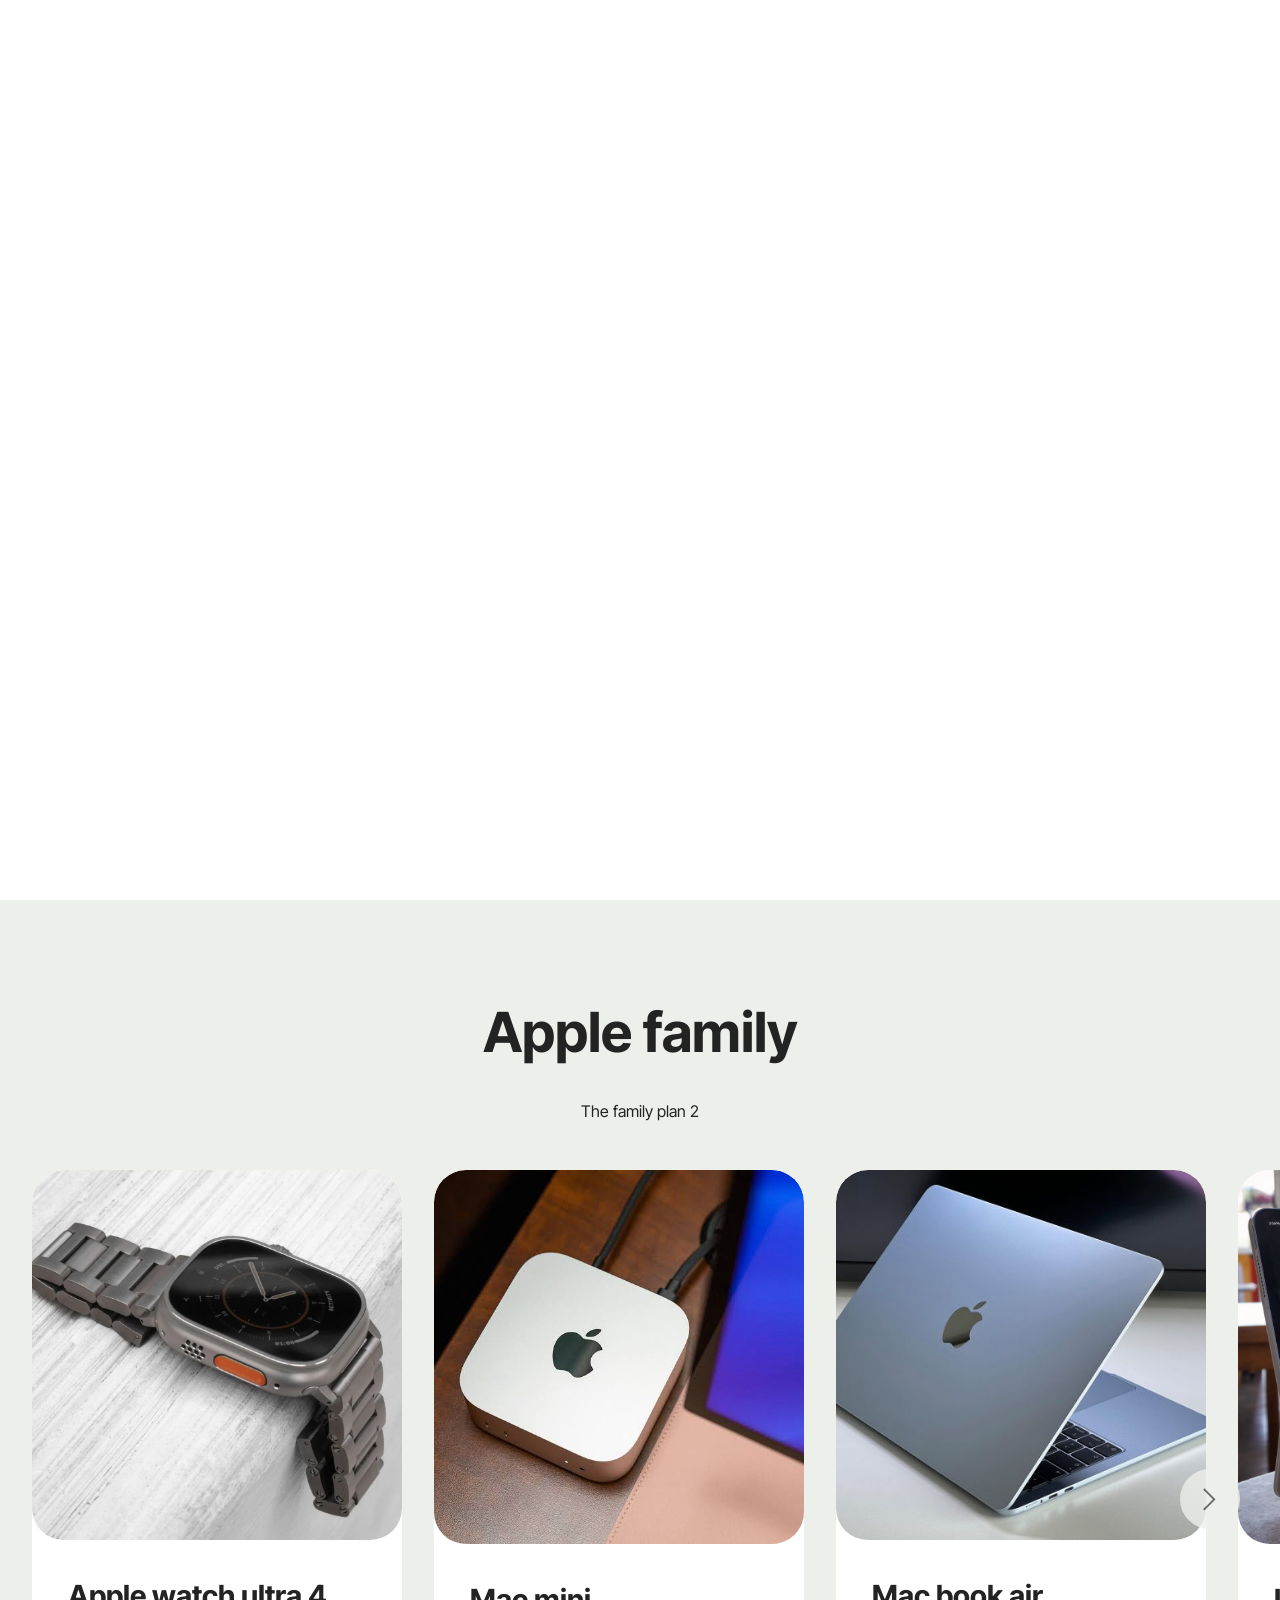
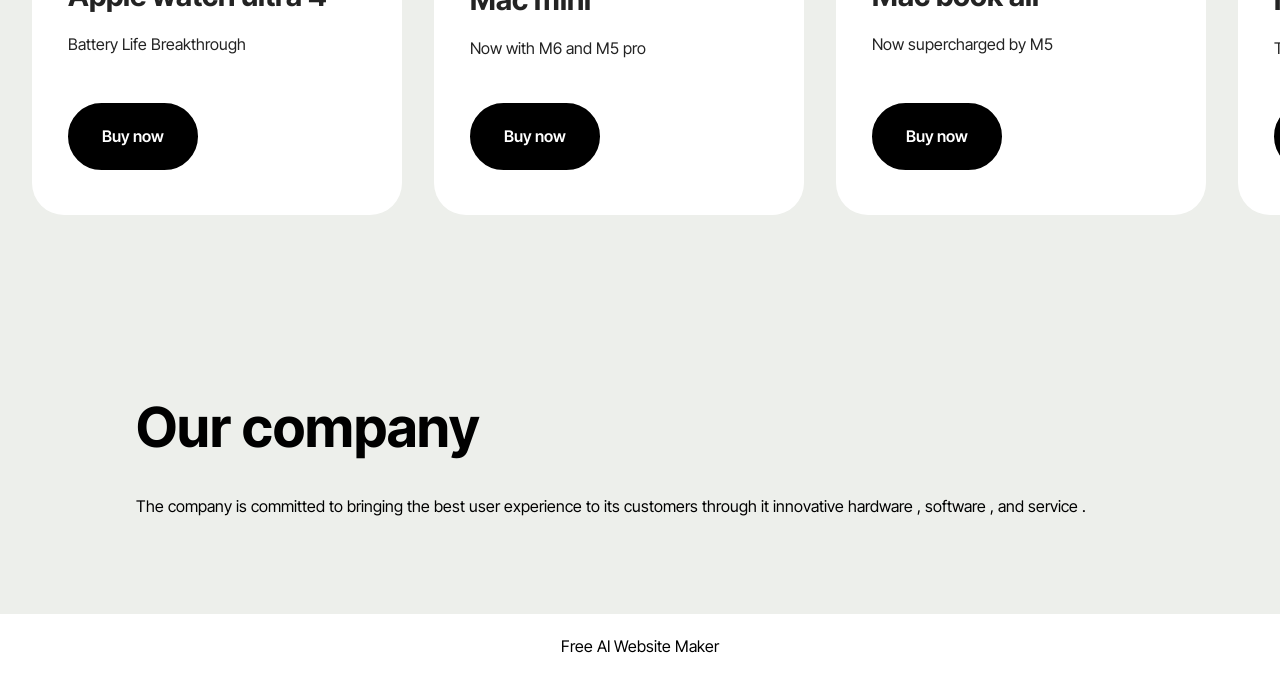
==== commit 414d5be3: "create github pages" ====
--- a/index.html
+++ b/index.html
@@ -6,19 +6,17 @@
   <meta http-equiv="X-UA-Compatible" content="IE=edge">
   <meta name="generator" content="Mobirise v6.1.12, mobirise.com">
   <meta name="viewport" content="width=device-width, initial-scale=1, minimum-scale=1">
-  <link rel="shortcut icon" href="assets/images/apple-logo.png" type="image/x-icon">
+  <link rel="shortcut icon" href="assets/images/logo5.png" type="image/x-icon">
   <meta name="description" content="">
   
   
-  <title>Home</title>
+  <title>apple</title>
   <link rel="stylesheet" href="assets/web/assets/mobirise-icons2/mobirise2.css">
   <link rel="stylesheet" href="assets/bootstrap/css/bootstrap.min.css">
-  <link rel="stylesheet" href="assets/dropdown/css/style.css">
-  <link rel="stylesheet" href="assets/socicon/css/styles.css">
   <link rel="stylesheet" href="assets/theme/css/style.css">
   <link rel="preload" href="https://fonts.googleapis.com/css?family=Inter+Tight:100,200,300,400,500,600,700,800,900,100i,200i,300i,400i,500i,600i,700i,800i,900i&display=swap" as="style" onload="this.onload=null;this.rel='stylesheet'">
   <noscript><link rel="stylesheet" href="https://fonts.googleapis.com/css?family=Inter+Tight:100,200,300,400,500,600,700,800,900,100i,200i,300i,400i,500i,600i,700i,800i,900i&display=swap"></noscript>
-  <link rel="preload" as="style" href="assets/mobirise/css/mbr-additional.css?v=OTrlWa"><link rel="stylesheet" href="assets/mobirise/css/mbr-additional.css?v=OTrlWa" type="text/css">
+  <link rel="preload" as="style" href="assets/mobirise/css/mbr-additional.css?v=wL7mgb"><link rel="stylesheet" href="assets/mobirise/css/mbr-additional.css?v=wL7mgb" type="text/css">
 
   
   
@@ -26,45 +24,7 @@
 </head>
 <body>
   
-  <section data-bs-version="5.1" class="menu menu6 cid-vx8S5cHXZh" once="menu" id="menu06-e">
-	
-
-	<nav class="navbar navbar-dropdown opacityScroll navbar-fixed-top navbar-expand-lg">
-		<div class="container">
-			<div class="navbar-brand">
-				<span class="navbar-logo">
-					<a href="https://mobiri.se">
-						<img src="assets/images/apple-logo.png" alt="Mobirise Website Builder" style="height: 1.8rem;">
-					</a>
-				</span>
-				<span class="navbar-caption-wrap"><a class="navbar-caption text-primary display-4" href="https://mobiri.se">Apple</a></span>
-			</div>
-			<button class="navbar-toggler" type="button" data-toggle="collapse" data-bs-toggle="collapse" data-target="#navbarSupportedContent" data-bs-target="#navbarSupportedContent" aria-controls="navbarNavAltMarkup" aria-expanded="false" aria-label="Toggle navigation">
-				<div class="hamburger">
-					<span></span>
-					<span></span>
-					<span></span>
-					<span></span>
-				</div>
-			</button>
-			<div class="collapse navbar-collapse opacityScroll" id="navbarSupportedContent">
-				<ul class="navbar-nav nav-dropdown nav-right" data-app-modern-menu="true"><li class="nav-item">
-						<a class="nav-link link text-primary display-7" href="https://mobiri.se" aria-expanded="false">Accessories<br></a>
-					</li><li class="nav-item">
-						<a class="nav-link link text-primary display-7" href="https://mobiri.se">Entertainment</a>
-					</li>
-					
-					<li class="nav-item">
-						<a class="nav-link link text-primary display-7" href="https://mobiri.se">Support<br></a>
-					</li><li class="nav-item"><a class="nav-link link text-primary display-7" href="https://mobiri.se">Contacts</a></li></ul>
-				
-				
-			</div>
-		</div>
-	</nav>
-</section>
-
-<section data-bs-version="5.1" class="header19 cid-vx9bejZGiK mbr-fullscreen" data-bg-video="https://vimeo.com/1226564753?fl=pl&amp;fe=sh" id="header19-k">
+  <section data-bs-version="5.1" class="header19 cid-vx9bejZGiK mbr-fullscreen" data-bg-video="https://vimeo.com/1226564753?fl=pl&amp;fe=sh" id="header19-k">
   
 
   <div class="mbr-fallback-image disabled"></div>
@@ -210,100 +170,7 @@
             </div>
         </div>
     </div>
-</section>
-
-<section data-bs-version="5.1" class="footer1 cid-vxqsREYhVn" once="footers" id="footer01-o">
-	
-
-	
-	
-	<div class="container">
-		<div class="row mbr-white">
-			<div class="col-12 col-md-6 col-lg-3">
-				<h5 class="mbr-section-subtitle mbr-fonts-style mb-2 display-5">
-					<strong>Company</strong>
-				</h5>
-				<ul class="list mbr-fonts-style display-7">
-					<li class="mbr-text item-wrap">About</li>
-					<li class="mbr-text item-wrap">Press</li>
-					<li class="mbr-text item-wrap">Careers</li>
-					<li class="mbr-text item-wrap">Social</li>
-					<li class="mbr-text item-wrap">Contact</li>
-				</ul>
-			</div>
-			<div class="col-12 col-md-6 col-lg-3">
-				<h5 class="mbr-section-subtitle mbr-fonts-style mb-2 display-5">
-					<strong>Features</strong>
-				</h5>
-				<ul class="list mbr-fonts-style display-7">
-					<li class="mbr-text item-wrap">Branding</li>
-					<li class="mbr-text item-wrap">Promotion</li>
-					<li class="mbr-text item-wrap">Design</li>
-					<li class="mbr-text item-wrap">Creative</li>
-					<li class="mbr-text item-wrap">Production</li>
-				</ul>
-			</div>
-			<div class="col-12 col-md-6 col-lg-3">
-				<h5 class="mbr-section-subtitle mbr-fonts-style mb-2 display-5">
-					<strong>Support</strong>
-				</h5>
-				<ul class="list mbr-fonts-style display-7">
-					<li class="mbr-text item-wrap">Help</li>
-					<li class="mbr-text item-wrap">Info</li>
-					<li class="mbr-text item-wrap">Contacts</li>
-					<li class="mbr-text item-wrap">FAQ</li>
-					<li class="mbr-text item-wrap">Report</li>
-				</ul>
-			</div>
-			<div class="col-12 col-md-6 col-lg-3">
-				<h5 class="mbr-section-subtitle mbr-fonts-style mb-2 display-5">
-					<strong>About</strong>
-				</h5>
-				<ul class="list mbr-fonts-style display-7">
-					<li class="mbr-text item-wrap">History</li>
-					<li class="mbr-text item-wrap">Clients</li>
-					<li class="mbr-text item-wrap">Teams</li>
-					<li class="mbr-text item-wrap">Brand</li>
-					<li class="mbr-text item-wrap">Terms</li>
-				</ul>
-			</div>
-			<div class="col-12 mt-5 footer-col">
-				<div class="mbr-section-btn align-left">
-					<a class="btn btn-primary display-7" href="https://mobiri.se">Sign Up</a>
-					<a class="btn btn-success-outline display-7" href="https://mobiri.se">Read More</a>
-				</div>
-
-				<div class="social-row mt-2 display-7">
-					<div class="soc-item">
-						<a href="https://mobiri.se/">
-							<span class="mbr-iconfont socicon socicon-facebook"></span>
-						</a>
-					</div>
-					<div class="soc-item">
-						<a href="https://mobiri.se/">
-							<span class="mbr-iconfont socicon socicon-twitter"></span>
-						</a>
-					</div>
-					<div class="soc-item">
-						<a href="https://mobiri.se/">
-							<span class="mbr-iconfont socicon socicon-instagram"></span>
-						</a>
-					</div>
-					<div class="soc-item">
-						<a href="https://mobiri.se/">
-							<span class="mbr-iconfont socicon-logmein socicon"></span>
-						</a>
-					</div>
-				</div>
-			</div>
-			<div class="col-12 mt-4">
-				<p class="mbr-text mb-0 mbr-fonts-style copyright align-center display-7">
-					© ACopyright 2030 Mobirise - All Rights Reserved
-				</p>
-			</div>
-		</div>
-	</div>
-</section><section class="display-7" style="padding: 0;align-items: center;justify-content: center;flex-wrap: wrap;    align-content: center;display: flex;position: relative;height: 4rem;"><a href="https://mobiri.se/5185873" style="flex: 1 1;height: 4rem;position: absolute;width: 100%;z-index: 1;"><img alt="" style="height: 4rem;" src="[data-uri]"></a><p style="margin: 0;text-align: center;" class="display-7">&#8204;</p><a style="z-index:1" href="https://mobirise.com/drag-drop-website-builder.html">Drag and Drop Website Builder</a></section><script src="assets/bootstrap/js/bootstrap.bundle.min.js"></script>  <script src="assets/smoothscroll/smooth-scroll.js"></script>  <script src="assets/ytplayer/index.js"></script>  <script src="assets/dropdown/js/navbar-dropdown.js"></script>  <script src="assets/vimeoplayer/player.js"></script>  <script src="assets/embla/embla.min.js"></script>  <script src="assets/embla/script.js"></script>  <script src="assets/theme/js/script.js"></script>  
+</section><section class="display-7" style="padding: 0;align-items: center;justify-content: center;flex-wrap: wrap;    align-content: center;display: flex;position: relative;height: 4rem;"><a href="https://mobiri.se/5185873" style="flex: 1 1;height: 4rem;position: absolute;width: 100%;z-index: 1;"><img alt="" style="height: 4rem;" src="[data-uri]"></a><p style="margin: 0;text-align: center;" class="display-7">&#8204;</p><a style="z-index:1" href="https://mobirise.com/builder/ai-website-maker.html">Free AI Website Maker</a></section><script src="assets/bootstrap/js/bootstrap.bundle.min.js"></script>  <script src="assets/smoothscroll/smooth-scroll.js"></script>  <script src="assets/ytplayer/index.js"></script>  <script src="assets/vimeoplayer/player.js"></script>  <script src="assets/embla/embla.min.js"></script>  <script src="assets/embla/script.js"></script>  <script src="assets/theme/js/script.js"></script>  
   
   
 </body>
--- a/assets/mobirise/css/mbr-additional.css
+++ b/assets/mobirise/css/mbr-additional.css
@@ -783,577 +783,6 @@
   outline: red solid 2px !important;
   outline-offset: 2px !important;
   transition: outline 0.2s ease-in-out;
-}
-.cid-vx8S5cHXZh {
-  z-index: 1000;
-  width: 100%;
-  position: relative;
-}
-.cid-vx8S5cHXZh .dropdown-item:before {
-  font-family: Moririse2 !important;
-  content: "\e966";
-  display: inline-block;
-  width: 0;
-  position: absolute;
-  left: 1rem;
-  top: 0.5rem;
-  margin-right: 0.5rem;
-  line-height: 1;
-  font-size: inherit;
-  vertical-align: middle;
-  text-align: center;
-  overflow: hidden;
-  transform: scale(0, 1);
-  transition: all 0.25s ease-in-out;
-}
-@media (max-width: 767px) {
-  .cid-vx8S5cHXZh .navbar-toggler {
-    transform: scale(0.8);
-  }
-}
-.cid-vx8S5cHXZh .navbar-brand {
-  flex-shrink: 0;
-  align-items: center;
-  margin-right: 0;
-  padding: 10px 0;
-  transition: all 0.3s;
-  word-break: break-word;
-  z-index: 1;
-}
-.cid-vx8S5cHXZh .navbar-brand img {
-  max-width: 100%;
-  max-height: 100%;
-  border-radius: 0px !important;
-}
-.cid-vx8S5cHXZh .navbar-brand .navbar-caption {
-  line-height: inherit !important;
-}
-.cid-vx8S5cHXZh .navbar-brand .navbar-logo a {
-  outline: none;
-}
-.cid-vx8S5cHXZh .navbar-nav {
-  margin: auto;
-  margin-left: 0;
-  margin-left: auto;
-  margin-right: 0;
-}
-.cid-vx8S5cHXZh .navbar-nav .nav-item {
-  padding: 0 !important;
-  transition: 0.3s all !important;
-}
-.cid-vx8S5cHXZh .navbar-nav .nav-item .nav-link {
-  padding: 16px !important;
-  margin: 0 !important;
-  border-radius: 1rem !important;
-  transition: 0.3s all !important;
-}
-.cid-vx8S5cHXZh .navbar-nav .nav-item .nav-link:hover {
-  background-color: rgba(27, 31, 10, 0.06);
-}
-.cid-vx8S5cHXZh .navbar-nav .open .nav-link::after {
-  transform: rotate(180deg);
-}
-@media (min-width: 992px) {
-  .cid-vx8S5cHXZh .navbar-nav .open .nav-link::before {
-    content: "";
-    width: 100%;
-    height: 20px;
-    top: 100%;
-    background: transparent;
-    position: absolute;
-  }
-}
-.cid-vx8S5cHXZh .navbar-nav .dropdown-item {
-  padding: 12px !important;
-  border-radius: 0.5rem !important;
-  margin: 0 8px !important;
-  transition: 0.3s all !important;
-}
-.cid-vx8S5cHXZh .navbar-nav .dropdown-item:hover {
-  background-color: rgba(27, 31, 10, 0.06);
-}
-@media (min-width: 992px) {
-  .cid-vx8S5cHXZh .navbar-nav {
-    padding-left: 1.5rem;
-  }
-}
-.cid-vx8S5cHXZh .nav-link {
-  width: fit-content;
-  position: relative;
-}
-.cid-vx8S5cHXZh .navbar-logo {
-  padding-left: 2rem;
-  margin: 0 !important;
-}
-@media (max-width: 767px) {
-  .cid-vx8S5cHXZh .navbar-logo {
-    padding-left: 1rem;
-  }
-}
-.cid-vx8S5cHXZh .navbar-caption {
-  padding-left: 1rem;
-  padding-right: 0.5rem;
-}
-@media (max-width: 767px) {
-  .cid-vx8S5cHXZh .nav-dropdown {
-    padding-bottom: 0.5rem;
-  }
-}
-.cid-vx8S5cHXZh .nav-dropdown .link.dropdown-toggle::after {
-  margin-left: 0.5rem;
-  margin-top: 0.2rem;
-  transition: 0.3s all;
-}
-.cid-vx8S5cHXZh .container {
-  display: flex;
-  height: 90px;
-  padding: 0.5rem 0.6rem;
-  flex-wrap: nowrap;
-  left: 0;
-  right: 0;
-  -webkit-box-pack: justify;
-  -ms-flex-pack: justify;
-  justify-content: flex-end;
-  -webkit-box-align: center;
-  -webkit-align-items: center;
-  -ms-flex-align: center;
-  align-items: center;
-  border-radius: 100vw;
-}
-@media (max-width: 992px) {
-  .cid-vx8S5cHXZh .container {
-    padding-right: 2rem;
-  }
-}
-@media (max-width: 767px) {
-  .cid-vx8S5cHXZh .container {
-    width: 95%;
-    height: 56px !important;
-    padding-right: 1rem;
-    margin-top: 0rem;
-  }
-}
-.cid-vx8S5cHXZh .iconfont-wrapper {
-  color: #000000 !important;
-  font-size: 1.5rem;
-  padding-right: 0.5rem;
-}
-.cid-vx8S5cHXZh .dropdown-menu {
-  flex-wrap: wrap;
-  flex-direction: column;
-  max-width: 100%;
-  padding: 12px 4px !important;
-  border-radius: 1.5rem;
-  transition: 0.3s all !important;
-  min-width: auto;
-  background: #ffffff;
-}
-.cid-vx8S5cHXZh .nav-item:focus,
-.cid-vx8S5cHXZh .nav-link:focus {
-  outline: none;
-}
-.cid-vx8S5cHXZh .dropdown .dropdown-menu .dropdown-item {
-  width: auto;
-  transition: all 0.25s ease-in-out;
-}
-.cid-vx8S5cHXZh .dropdown .dropdown-menu .dropdown-item::after {
-  right: 0.5rem;
-}
-.cid-vx8S5cHXZh .dropdown .dropdown-menu .dropdown-item .mbr-iconfont {
-  margin-right: 0.5rem;
-  vertical-align: sub;
-}
-.cid-vx8S5cHXZh .dropdown .dropdown-menu .dropdown-item .mbr-iconfont:before {
-  display: inline-block;
-  transform: scale(1, 1);
-  transition: all 0.25s ease-in-out;
-}
-.cid-vx8S5cHXZh .collapsed .dropdown-menu .dropdown-item:before {
-  display: none;
-}
-.cid-vx8S5cHXZh .collapsed .dropdown .dropdown-menu .dropdown-item {
-  padding: 0.235em 1.5em 0.235em 1.5em !important;
-  transition: none;
-  margin: 0 !important;
-}
-.cid-vx8S5cHXZh .navbar {
-  min-height: 90px;
-  transition: all 0.3s;
-  border-bottom: 1px solid transparent;
-  background: transparent !important;
-  padding: 0 !important;
-  border: none !important;
-  box-shadow: none !important;
-  border-radius: 0 !important;
-}
-.cid-vx8S5cHXZh .navbar.opened {
-  transition: all 0.25s;
-}
-.cid-vx8S5cHXZh .navbar .dropdown-item {
-  padding: 0.5rem 1.8rem;
-}
-.cid-vx8S5cHXZh .navbar .navbar-logo img {
-  width: auto;
-}
-.cid-vx8S5cHXZh .navbar .navbar-collapse {
-  z-index: 1;
-  justify-content: flex-end;
-}
-.cid-vx8S5cHXZh .navbar.collapsed {
-  justify-content: center;
-}
-.cid-vx8S5cHXZh .navbar.collapsed .nav-item .nav-link::before {
-  display: none;
-}
-.cid-vx8S5cHXZh .navbar.collapsed.opened .dropdown-menu {
-  top: 0;
-}
-@media (min-width: 992px) {
-  .cid-vx8S5cHXZh .navbar.collapsed.opened:not(.navbar-short) .navbar-collapse {
-    max-height: calc(98.5vh - 1.8rem);
-  }
-}
-.cid-vx8S5cHXZh .navbar.collapsed .dropdown-menu .dropdown-submenu {
-  left: 0 !important;
-}
-.cid-vx8S5cHXZh .navbar.collapsed .dropdown-menu .dropdown-item:after {
-  right: auto;
-}
-.cid-vx8S5cHXZh .navbar.collapsed .dropdown-menu .dropdown-toggle[data-toggle="dropdown-submenu"]:after {
-  margin-left: 0.5rem;
-  margin-top: 0.2rem;
-  border-top: 0.35em solid;
-  border-right: 0.35em solid transparent;
-  border-left: 0.35em solid transparent;
-  border-bottom: 0;
-  top: 41%;
-}
-.cid-vx8S5cHXZh .navbar.collapsed ul.navbar-nav li {
-  margin: auto;
-}
-.cid-vx8S5cHXZh .navbar.collapsed .dropdown-menu .dropdown-item {
-  padding: 0.25rem 1.5rem;
-  text-align: center;
-}
-.cid-vx8S5cHXZh .navbar.collapsed .icons-menu {
-  padding-left: 0;
-  padding-right: 0;
-  padding-top: 0.5rem;
-  padding-bottom: 0.5rem;
-}
-@media (max-width: 767px) {
-  .cid-vx8S5cHXZh .navbar {
-    min-height: 72px;
-  }
-  .cid-vx8S5cHXZh .navbar .navbar-logo img {
-    height: 2rem !important;
-  }
-}
-@media (max-width: 991px) {
-  .cid-vx8S5cHXZh .navbar .nav-item .nav-link::before {
-    display: none;
-  }
-  .cid-vx8S5cHXZh .navbar.opened .dropdown-menu {
-    top: 0;
-  }
-  .cid-vx8S5cHXZh .navbar .dropdown-menu .dropdown-submenu {
-    left: 0 !important;
-  }
-  .cid-vx8S5cHXZh .navbar .dropdown-menu .dropdown-item:after {
-    right: auto;
-  }
-  .cid-vx8S5cHXZh .navbar .dropdown-menu .dropdown-toggle[data-toggle="dropdown-submenu"]:after {
-    margin-left: 0.5rem;
-    margin-top: 0.2rem;
-    border-top: 0.35em solid;
-    border-right: 0.35em solid transparent;
-    border-left: 0.35em solid transparent;
-    border-bottom: 0;
-    top: 40%;
-  }
-  .cid-vx8S5cHXZh .navbar .dropdown-menu .dropdown-item {
-    padding: 0.25rem 1.5rem !important;
-    text-align: center;
-  }
-  .cid-vx8S5cHXZh .navbar .navbar-brand {
-    flex-shrink: initial;
-    flex-basis: auto;
-    word-break: break-word;
-    padding-right: 10px;
-  }
-  .cid-vx8S5cHXZh .navbar .navbar-toggler {
-    flex-basis: auto;
-  }
-  .cid-vx8S5cHXZh .navbar .icons-menu {
-    padding-left: 0;
-    padding-top: 0.5rem;
-    padding-bottom: 0.5rem;
-  }
-}
-.cid-vx8S5cHXZh .navbar.navbar-short .navbar-logo img {
-  height: 2rem;
-}
-.cid-vx8S5cHXZh .dropdown-item.active,
-.cid-vx8S5cHXZh .dropdown-item:active {
-  background-color: transparent;
-}
-.cid-vx8S5cHXZh .navbar-expand-lg .navbar-nav .nav-link {
-  padding: 0;
-}
-.cid-vx8S5cHXZh .nav-dropdown .link.dropdown-toggle {
-  margin-right: 1.667em;
-}
-.cid-vx8S5cHXZh .nav-dropdown .link.dropdown-toggle[aria-expanded="true"] {
-  margin-right: 0;
-  padding: 0.667em 1.667em;
-}
-.cid-vx8S5cHXZh .navbar.navbar-expand-lg .dropdown .dropdown-menu {
-  background: #ffffff;
-}
-.cid-vx8S5cHXZh .navbar.navbar-expand-lg .dropdown .dropdown-menu .dropdown-submenu {
-  margin: 0;
-  left: 105%;
-  transform: none;
-  top: -12px;
-}
-.cid-vx8S5cHXZh .navbar .dropdown.open > .dropdown-menu {
-  display: flex;
-}
-.cid-vx8S5cHXZh ul.navbar-nav {
-  flex-wrap: wrap;
-}
-.cid-vx8S5cHXZh .navbar-buttons {
-  text-align: center;
-  min-width: 140px;
-}
-@media (max-width: 992px) {
-  .cid-vx8S5cHXZh .navbar-buttons {
-    text-align: left;
-  }
-}
-.cid-vx8S5cHXZh button.navbar-toggler {
-  outline: none;
-  width: 31px;
-  height: 20px;
-  cursor: pointer;
-  transition: all 0.2s;
-  position: relative;
-  align-self: center;
-}
-.cid-vx8S5cHXZh button.navbar-toggler .hamburger span {
-  position: absolute;
-  right: 0;
-  width: 30px;
-  height: 2px;
-  border-right: 5px;
-  background-color: #000000;
-}
-.cid-vx8S5cHXZh button.navbar-toggler .hamburger span:nth-child(1) {
-  top: 0;
-  transition: all 0.2s;
-}
-.cid-vx8S5cHXZh button.navbar-toggler .hamburger span:nth-child(2) {
-  top: 8px;
-  transition: all 0.15s;
-}
-.cid-vx8S5cHXZh button.navbar-toggler .hamburger span:nth-child(3) {
-  top: 8px;
-  transition: all 0.15s;
-}
-.cid-vx8S5cHXZh button.navbar-toggler .hamburger span:nth-child(4) {
-  top: 16px;
-  transition: all 0.2s;
-}
-.cid-vx8S5cHXZh nav.opened .hamburger span:nth-child(1) {
-  top: 8px;
-  width: 0;
-  opacity: 0;
-  right: 50%;
-  transition: all 0.2s;
-}
-.cid-vx8S5cHXZh nav.opened .hamburger span:nth-child(2) {
-  transform: rotate(45deg);
-  transition: all 0.25s;
-}
-.cid-vx8S5cHXZh nav.opened .hamburger span:nth-child(3) {
-  transform: rotate(-45deg);
-  transition: all 0.25s;
-}
-.cid-vx8S5cHXZh nav.opened .hamburger span:nth-child(4) {
-  top: 8px;
-  width: 0;
-  opacity: 0;
-  right: 50%;
-  transition: all 0.2s;
-}
-.cid-vx8S5cHXZh .navbar-dropdown {
-  padding: 0;
-  background-color: #ffffff !important;
-  position: fixed;
-}
-.cid-vx8S5cHXZh .opacityScroll {
-  background: rgba(255, 255, 255, 0) !important;
-}
-.cid-vx8S5cHXZh a.nav-link {
-  display: flex;
-  align-items: center;
-  justify-content: center;
-}
-.cid-vx8S5cHXZh .icons-menu {
-  flex-wrap: nowrap;
-  display: flex;
-  justify-content: center;
-  padding-left: 1rem;
-  padding-right: 1rem;
-  padding-top: 0.3rem;
-  text-align: center;
-}
-@media (max-width: 992px) {
-  .cid-vx8S5cHXZh .icons-menu {
-    justify-content: flex-start;
-    margin-bottom: 0.5rem;
-  }
-}
-@media screen and (-ms-high-contrast: active), (-ms-high-contrast: none) {
-  .cid-vx8S5cHXZh .navbar {
-    height: 70px;
-  }
-  .cid-vx8S5cHXZh .navbar.opened {
-    height: auto;
-  }
-  .cid-vx8S5cHXZh .nav-item .nav-link:hover::before {
-    width: 175%;
-    max-width: calc(100% + 2rem);
-    left: -1rem;
-  }
-}
-.cid-vx8S5cHXZh .navbar .dropdown > .dropdown-menu {
-  display: none;
-  width: max-content;
-  max-width: 500px !important;
-  transform: translateX(-50%);
-  top: calc(100% + 20px);
-  left: 50%;
-}
-.cid-vx8S5cHXZh .navbar .dropdown > .dropdown-menu .dropdown-item {
-  line-height: 1 !important;
-}
-.cid-vx8S5cHXZh .navbar .dropdown > .dropdown-menu .dropdown .dropdown-item {
-  align-items: center;
-  display: flex;
-  height: max-content !important;
-  min-height: max-content !important;
-}
-.cid-vx8S5cHXZh .navbar .dropdown > .dropdown-menu .dropdown .dropdown-item::after {
-  display: inline-block;
-  position: static;
-  margin-left: 0.5rem;
-  margin-top: 0;
-  margin-right: 0;
-  margin-bottom: 0;
-  transition: 0.3s all;
-  transform: rotate(-90deg);
-}
-.cid-vx8S5cHXZh .navbar .dropdown > .dropdown-menu .dropdown.open .dropdown-item::after {
-  transform: rotate(0deg);
-}
-.cid-vx8S5cHXZh .mbr-section-btn {
-  margin: -0.6rem -0.6rem;
-}
-.cid-vx8S5cHXZh .navbar-toggler {
-  margin-left: 12px;
-  margin-right: 8px;
-  order: 1000;
-}
-@media (max-width: 991px) {
-  .cid-vx8S5cHXZh .navbar-brand {
-    margin-right: auto;
-  }
-  .cid-vx8S5cHXZh .navbar-collapse {
-    z-index: -1 !important;
-    position: absolute;
-    top: 100%;
-    left: 0;
-    width: 100%;
-    padding: 1rem;
-    border-radius: 1.5rem;
-    background: #ffffff;
-    backdrop-filter: blur(8px);
-  }
-  .cid-vx8S5cHXZh .navbar-nav .nav-item .nav-link::after {
-    margin-left: 10px;
-  }
-  .cid-vx8S5cHXZh .navbar-nav .dropdown-item:hover {
-    background-color: rgba(27, 31, 10, 0.06);
-  }
-  .cid-vx8S5cHXZh .navbar .dropdown > .dropdown-menu {
-    max-width: 100% !important;
-    transform: translateX(0);
-    top: 10px;
-    left: 0;
-    padding: 8px !important;
-    border-radius: 1rem;
-    background-color: rgba(27, 31, 10, 0.04) !important;
-  }
-  .cid-vx8S5cHXZh .navbar .dropdown > .dropdown-menu .dropdown-item {
-    padding: 8px !important;
-    line-height: 1 !important;
-    margin-bottom: 4px !important;
-  }
-  .cid-vx8S5cHXZh .navbar .dropdown > .dropdown-menu .dropdown .dropdown-item {
-    align-items: center;
-    display: flex;
-    height: max-content !important;
-    min-height: max-content !important;
-  }
-  .cid-vx8S5cHXZh .navbar .dropdown > .dropdown-menu .dropdown .dropdown-item::after {
-    display: inline-block;
-    position: static;
-    margin-left: 0.5rem;
-    margin-top: 0;
-    margin-right: 0;
-    margin-bottom: 0;
-    transition: 0.3s all;
-    transform: rotate(0deg);
-  }
-  .cid-vx8S5cHXZh .navbar .dropdown > .dropdown-menu .dropdown.open .dropdown-item::after {
-    transform: rotate(180deg);
-  }
-  .cid-vx8S5cHXZh .navbar .dropdown > .dropdown-menu .dropdown-submenu {
-    position: static;
-    width: 100%;
-    max-width: 100% !important;
-    transform: translateX(0) !important;
-    top: 0;
-    left: 0;
-    padding: 8px !important;
-    border-radius: 1rem;
-    background-color: rgba(27, 31, 10, 0.04) !important;
-  }
-  .cid-vx8S5cHXZh .navbar .dropdown.open > .dropdown-menu {
-    display: flex !important;
-    flex-direction: column;
-    align-items: flex-start;
-  }
-}
-@media (max-width: 991px) and (max-width: 767px) {
-  .cid-vx8S5cHXZh .navbar-collapse {
-    left: -0.7rem;
-    width: 106%;
-    border-radius: 0;
-  }
-}
-@media (max-width: 991px) and (min-width: 768px) and (max-width: 991px) {
-  .cid-vx8S5cHXZh .navbar-collapse {
-    left: 0rem;
-    width: 106%;
-    border-radius: 0;
-  }
-}
-@media (max-width: 575px) {
-  .cid-vx8S5cHXZh .navbar-collapse {
-    padding: 1rem;
-  }
 }
 .cid-vx9bejZGiK {
   display: flex;
@@ -1574,15 +1003,49 @@
 .cid-vxqsIuxCYR .mbr-section-title {
   color: #000000;
 }
-.cid-vxqsREYhVn {
-  padding-top: 6rem;
-  padding-bottom: 6rem;
-  background-color: #edefeb;
-}
-.cid-vxqsREYhVn .mbr-fallback-image.disabled {
+.cid-vxNVX961lx {
+  display: flex;
+  padding-top: 20rem;
+  padding-bottom: 4rem;
+  background-image: url("../../../assets/images/in-the-heart-of-the-sea-16-1280x720.jpg");
+}
+.cid-vxNVX961lx .mbr-overlay {
+  background-color: #000000;
+  opacity: 0.5;
+}
+@media (min-width: 768px) {
+  .cid-vxNVX961lx {
+    align-items: flex-end;
+  }
+  .cid-vxNVX961lx .row {
+    justify-content: flex-start;
+  }
+  .cid-vxNVX961lx .content-wrap {
+    padding: 1rem 3rem;
+  }
+}
+@media (max-width: 991px) and (min-width: 768px) {
+  .cid-vxNVX961lx .content-wrap {
+    min-width: 50%;
+  }
+}
+@media (max-width: 767px) {
+  .cid-vxNVX961lx {
+    -webkit-align-items: center;
+    align-items: flex-end;
+  }
+  .cid-vxNVX961lx .mbr-row {
+    -webkit-justify-content: center;
+    justify-content: center;
+  }
+  .cid-vxNVX961lx .content-wrap {
+    width: 100%;
+  }
+}
+.cid-vxNVX961lx .mbr-fallback-image.disabled {
   display: none;
 }
-.cid-vxqsREYhVn .mbr-fallback-image {
+.cid-vxNVX961lx .mbr-fallback-image {
   display: block;
   background-size: cover;
   background-position: center center;
@@ -1591,97 +1054,492 @@
   position: absolute;
   top: 0;
 }
-.cid-vxqsREYhVn .footer-col {
-  justify-content: space-between;
-  display: flex;
+.cid-vxNVX961lx .mbr-section-title,
+.cid-vxNVX961lx .mbr-section-subtitle {
+  text-align: left;
+  color: #ffc091;
+}
+.cid-vxNVX961lx .mbr-text,
+.cid-vxNVX961lx .mbr-section-btn {
+  text-align: left;
+}
+.cid-vxNKWb4zvs {
+  background-color: #ffffff;
+  padding-top: 0rem;
+  padding-bottom: 0rem;
+}
+.cid-vxNKWb4zvs .carousel {
+  height: 800px;
+}
+.cid-vxNKWb4zvs .carousel img {
+  width: 100%;
+  height: 100%;
+  object-fit: cover;
+}
+.cid-vxNKWb4zvs .carousel-item,
+.cid-vxNKWb4zvs .carousel-inner {
+  height: 100%;
+}
+.cid-vxNKWb4zvs img,
+.cid-vxNKWb4zvs .item-wrapper {
+  border-radius: 0 !important;
+}
+.cid-vxNKWb4zvs .carousel-caption {
+  bottom: 40px;
+  z-index: 1;
+}
+.cid-vxNKWb4zvs .mobi-mbri-arrow-next {
+  margin-left: 5px;
+}
+.cid-vxNKWb4zvs .mobi-mbri-arrow-prev {
+  margin-right: 5px;
+}
+.cid-vxNKWb4zvs .carousel-control:hover {
+  background: #1b1b1b;
+  color: #fff;
+  opacity: 1;
+}
+.cid-vxNKWb4zvs .item-wrapper {
+  width: 100%;
 }
 @media (max-width: 767px) {
-  .cid-vxqsREYhVn .footer-col {
-    flex-direction: column;
-  }
-}
-.cid-vxqsREYhVn .row {
-  background: #ffffff;
-  padding: 4rem 3rem;
-  border-radius: 2rem;
-  margin: 0;
+  .cid-vxNKWb4zvs .container .carousel-control {
+    margin-bottom: 0;
+  }
+  .cid-vxNKWb4zvs .content-slider-wrap {
+    width: 100% !important;
+  }
+}
+.cid-vxNKWb4zvs .container .carousel-indicators {
+  margin-bottom: 3px;
+}
+.cid-vxNKWb4zvs .carousel-control {
+  top: 50%;
+  width: 60px;
+  height: 60px;
+  margin-top: -1.5rem;
+  font-size: 22px;
+  background-color: rgba(0, 0, 0, 0.5);
+  border: 2px solid #fff;
+  border-radius: 50%;
+  transition: all 0.3s;
+}
+.cid-vxNKWb4zvs .carousel-control.carousel-control-prev {
+  left: 0;
+  margin-left: 2.5rem;
+}
+.cid-vxNKWb4zvs .carousel-control.carousel-control-next {
+  right: 0;
+  margin-right: 2.5rem;
 }
 @media (max-width: 767px) {
-  .cid-vxqsREYhVn .row {
-    padding: 2rem 0.5rem;
-  }
-}
-@media (min-width: 768px) and (max-width: 991px) {
-  .cid-vxqsREYhVn .row {
-    padding: 2.25rem 1.25rem;
-  }
-}
-@media (min-width: 992px) {
-  .cid-vxqsREYhVn .row {
-    padding: 4rem 3rem;
-  }
+  .cid-vxNKWb4zvs .carousel-control {
+    top: auto;
+    bottom: 1rem;
+  }
+}
+.cid-vxNKWb4zvs .carousel-indicators {
+  position: absolute;
+  bottom: 0;
+  margin-bottom: 1.5rem !important;
+}
+.cid-vxNKWb4zvs .carousel-indicators li {
+  max-width: 15px;
+  height: 15px;
+  width: 15px;
+  max-height: 15px;
+  margin: 3px;
+  background-color: rgba(0, 0, 0, 0.5);
+  border: 2px solid #fff;
+  border-radius: 50%;
+  opacity: 0.5;
+  transition: all 0.3s;
+}
+.cid-vxNKWb4zvs .carousel-indicators li.active,
+.cid-vxNKWb4zvs .carousel-indicators li:hover {
+  opacity: 0.9;
+}
+.cid-vxNKWb4zvs .carousel-indicators li::after,
+.cid-vxNKWb4zvs .carousel-indicators li::before {
+  content: none;
+}
+.cid-vxNKWb4zvs .carousel-indicators.ie-fix {
+  left: 50%;
+  display: block;
+  width: 60%;
+  margin-left: -30%;
+  text-align: center;
+}
+@media (max-width: 768px) {
+  .cid-vxNKWb4zvs .carousel-indicators {
+    display: none !important;
+  }
+}
+@media (max-width: 991px) {
+  .cid-vxNKWb4zvs .mbr-section-subtitle,
+  .cid-vxNKWb4zvs .mbr-section-text,
+  .cid-vxNKWb4zvs .mbr-section-btn {
+    text-align: center;
+  }
+}
+.cid-vxNNZVagUQ {
+  background-color: #ffffff;
+  padding-top: 0rem;
+  padding-bottom: 0rem;
+}
+.cid-vxNNZVagUQ .carousel {
+  height: 800px;
+}
+.cid-vxNNZVagUQ .carousel img {
+  width: 100%;
+  height: 100%;
+  object-fit: cover;
+}
+.cid-vxNNZVagUQ .carousel-item,
+.cid-vxNNZVagUQ .carousel-inner {
+  height: 100%;
+}
+.cid-vxNNZVagUQ img,
+.cid-vxNNZVagUQ .item-wrapper {
+  border-radius: 0 !important;
+}
+.cid-vxNNZVagUQ .carousel-caption {
+  bottom: 40px;
+  z-index: 1;
+}
+.cid-vxNNZVagUQ .mobi-mbri-arrow-next {
+  margin-left: 5px;
+}
+.cid-vxNNZVagUQ .mobi-mbri-arrow-prev {
+  margin-right: 5px;
+}
+.cid-vxNNZVagUQ .carousel-control:hover {
+  background: #1b1b1b;
+  color: #fff;
+  opacity: 1;
+}
+.cid-vxNNZVagUQ .item-wrapper {
+  width: 100%;
 }
 @media (max-width: 767px) {
-  .cid-vxqsREYhVn .mbr-section-btn {
+  .cid-vxNNZVagUQ .container .carousel-control {
+    margin-bottom: 0;
+  }
+  .cid-vxNNZVagUQ .content-slider-wrap {
+    width: 100% !important;
+  }
+}
+.cid-vxNNZVagUQ .container .carousel-indicators {
+  margin-bottom: 3px;
+}
+.cid-vxNNZVagUQ .carousel-control {
+  top: 50%;
+  width: 60px;
+  height: 60px;
+  margin-top: -1.5rem;
+  font-size: 22px;
+  background-color: rgba(0, 0, 0, 0.5);
+  border: 2px solid #fff;
+  border-radius: 50%;
+  transition: all 0.3s;
+}
+.cid-vxNNZVagUQ .carousel-control.carousel-control-prev {
+  left: 0;
+  margin-left: 2.5rem;
+}
+.cid-vxNNZVagUQ .carousel-control.carousel-control-next {
+  right: 0;
+  margin-right: 2.5rem;
+}
+@media (max-width: 767px) {
+  .cid-vxNNZVagUQ .carousel-control {
+    top: auto;
+    bottom: 1rem;
+  }
+}
+.cid-vxNNZVagUQ .carousel-indicators {
+  position: absolute;
+  bottom: 0;
+  margin-bottom: 1.5rem !important;
+}
+.cid-vxNNZVagUQ .carousel-indicators li {
+  max-width: 15px;
+  height: 15px;
+  width: 15px;
+  max-height: 15px;
+  margin: 3px;
+  background-color: rgba(0, 0, 0, 0.5);
+  border: 2px solid #fff;
+  border-radius: 50%;
+  opacity: 0.5;
+  transition: all 0.3s;
+}
+.cid-vxNNZVagUQ .carousel-indicators li.active,
+.cid-vxNNZVagUQ .carousel-indicators li:hover {
+  opacity: 0.9;
+}
+.cid-vxNNZVagUQ .carousel-indicators li::after,
+.cid-vxNNZVagUQ .carousel-indicators li::before {
+  content: none;
+}
+.cid-vxNNZVagUQ .carousel-indicators.ie-fix {
+  left: 50%;
+  display: block;
+  width: 60%;
+  margin-left: -30%;
+  text-align: center;
+}
+@media (max-width: 768px) {
+  .cid-vxNNZVagUQ .carousel-indicators {
+    display: none !important;
+  }
+}
+@media (max-width: 991px) {
+  .cid-vxNNZVagUQ .mbr-section-subtitle,
+  .cid-vxNNZVagUQ .mbr-section-text,
+  .cid-vxNNZVagUQ .mbr-section-btn {
     text-align: center;
   }
 }
-.cid-vxqsREYhVn .social-row {
-  display: flex;
-  flex-wrap: wrap;
-}
-.cid-vxqsREYhVn .soc-item {
-  margin: 8px;
-}
-.cid-vxqsREYhVn .soc-item a:hover .mbr-iconfont,
-.cid-vxqsREYhVn .soc-item a:focus .mbr-iconfont {
-  background-color: #f7f7f7;
-}
-.cid-vxqsREYhVn .soc-item a .mbr-iconfont {
-  width: 72px;
-  height: 72px;
-  display: flex;
-  align-items: center;
-  justify-content: center;
-  border-radius: 100%;
-  font-size: 20px;
-  background-color: #edefeb;
-  color: #000000;
-  transition: all 0.3s ease-in-out;
+.cid-vxNRcQWud5 {
+  background-color: #ffffff;
+  padding-top: 0rem;
+  padding-bottom: 0rem;
+}
+.cid-vxNRcQWud5 .carousel {
+  height: 800px;
+}
+.cid-vxNRcQWud5 .carousel img {
+  width: 100%;
+  height: 100%;
+  object-fit: cover;
+}
+.cid-vxNRcQWud5 .carousel-item,
+.cid-vxNRcQWud5 .carousel-inner {
+  height: 100%;
+}
+.cid-vxNRcQWud5 img,
+.cid-vxNRcQWud5 .item-wrapper {
+  border-radius: 0 !important;
+}
+.cid-vxNRcQWud5 .carousel-caption {
+  bottom: 40px;
+  z-index: 1;
+}
+.cid-vxNRcQWud5 .mobi-mbri-arrow-next {
+  margin-left: 5px;
+}
+.cid-vxNRcQWud5 .mobi-mbri-arrow-prev {
+  margin-right: 5px;
+}
+.cid-vxNRcQWud5 .carousel-control:hover {
+  background: #1b1b1b;
+  color: #fff;
+  opacity: 1;
+}
+.cid-vxNRcQWud5 .item-wrapper {
+  width: 100%;
 }
 @media (max-width: 767px) {
-  .cid-vxqsREYhVn .row {
+  .cid-vxNRcQWud5 .container .carousel-control {
+    margin-bottom: 0;
+  }
+  .cid-vxNRcQWud5 .content-slider-wrap {
+    width: 100% !important;
+  }
+}
+.cid-vxNRcQWud5 .container .carousel-indicators {
+  margin-bottom: 3px;
+}
+.cid-vxNRcQWud5 .carousel-control {
+  top: 50%;
+  width: 60px;
+  height: 60px;
+  margin-top: -1.5rem;
+  font-size: 22px;
+  background-color: rgba(0, 0, 0, 0.5);
+  border: 2px solid #fff;
+  border-radius: 50%;
+  transition: all 0.3s;
+}
+.cid-vxNRcQWud5 .carousel-control.carousel-control-prev {
+  left: 0;
+  margin-left: 2.5rem;
+}
+.cid-vxNRcQWud5 .carousel-control.carousel-control-next {
+  right: 0;
+  margin-right: 2.5rem;
+}
+@media (max-width: 767px) {
+  .cid-vxNRcQWud5 .carousel-control {
+    top: auto;
+    bottom: 1rem;
+  }
+}
+.cid-vxNRcQWud5 .carousel-indicators {
+  position: absolute;
+  bottom: 0;
+  margin-bottom: 1.5rem !important;
+}
+.cid-vxNRcQWud5 .carousel-indicators li {
+  max-width: 15px;
+  height: 15px;
+  width: 15px;
+  max-height: 15px;
+  margin: 3px;
+  background-color: rgba(0, 0, 0, 0.5);
+  border: 2px solid #fff;
+  border-radius: 50%;
+  opacity: 0.5;
+  transition: all 0.3s;
+}
+.cid-vxNRcQWud5 .carousel-indicators li.active,
+.cid-vxNRcQWud5 .carousel-indicators li:hover {
+  opacity: 0.9;
+}
+.cid-vxNRcQWud5 .carousel-indicators li::after,
+.cid-vxNRcQWud5 .carousel-indicators li::before {
+  content: none;
+}
+.cid-vxNRcQWud5 .carousel-indicators.ie-fix {
+  left: 50%;
+  display: block;
+  width: 60%;
+  margin-left: -30%;
+  text-align: center;
+}
+@media (max-width: 768px) {
+  .cid-vxNRcQWud5 .carousel-indicators {
+    display: none !important;
+  }
+}
+@media (max-width: 991px) {
+  .cid-vxNRcQWud5 .mbr-section-subtitle,
+  .cid-vxNRcQWud5 .mbr-section-text,
+  .cid-vxNRcQWud5 .mbr-section-btn {
     text-align: center;
   }
-  .cid-vxqsREYhVn .social-row {
-    justify-content: center;
-  }
-}
-.cid-vxqsREYhVn .list {
-  list-style: none;
-  padding-left: 0;
-  color: #502274;
+}
+.cid-vxNRdgu2Hi {
+  background-color: #ffffff;
+  padding-top: 0rem;
+  padding-bottom: 0rem;
+}
+.cid-vxNRdgu2Hi .carousel {
+  height: 800px;
+}
+.cid-vxNRdgu2Hi .carousel img {
+  width: 100%;
+  height: 100%;
+  object-fit: cover;
+}
+.cid-vxNRdgu2Hi .carousel-item,
+.cid-vxNRdgu2Hi .carousel-inner {
+  height: 100%;
+}
+.cid-vxNRdgu2Hi img,
+.cid-vxNRdgu2Hi .item-wrapper {
+  border-radius: 0 !important;
+}
+.cid-vxNRdgu2Hi .carousel-caption {
+  bottom: 40px;
+  z-index: 1;
+}
+.cid-vxNRdgu2Hi .mobi-mbri-arrow-next {
+  margin-left: 5px;
+}
+.cid-vxNRdgu2Hi .mobi-mbri-arrow-prev {
+  margin-right: 5px;
+}
+.cid-vxNRdgu2Hi .carousel-control:hover {
+  background: #1b1b1b;
+  color: #fff;
+  opacity: 1;
+}
+.cid-vxNRdgu2Hi .item-wrapper {
+  width: 100%;
+}
+@media (max-width: 767px) {
+  .cid-vxNRdgu2Hi .container .carousel-control {
+    margin-bottom: 0;
+  }
+  .cid-vxNRdgu2Hi .content-slider-wrap {
+    width: 100% !important;
+  }
+}
+.cid-vxNRdgu2Hi .container .carousel-indicators {
+  margin-bottom: 3px;
+}
+.cid-vxNRdgu2Hi .carousel-control {
+  top: 50%;
+  width: 60px;
+  height: 60px;
+  margin-top: -1.5rem;
+  font-size: 22px;
+  background-color: rgba(0, 0, 0, 0.5);
+  border: 2px solid #fff;
+  border-radius: 50%;
+  transition: all 0.3s;
+}
+.cid-vxNRdgu2Hi .carousel-control.carousel-control-prev {
+  left: 0;
+  margin-left: 2.5rem;
+}
+.cid-vxNRdgu2Hi .carousel-control.carousel-control-next {
+  right: 0;
+  margin-right: 2.5rem;
+}
+@media (max-width: 767px) {
+  .cid-vxNRdgu2Hi .carousel-control {
+    top: auto;
+    bottom: 1rem;
+  }
+}
+.cid-vxNRdgu2Hi .carousel-indicators {
+  position: absolute;
+  bottom: 0;
+  margin-bottom: 1.5rem !important;
+}
+.cid-vxNRdgu2Hi .carousel-indicators li {
+  max-width: 15px;
+  height: 15px;
+  width: 15px;
+  max-height: 15px;
+  margin: 3px;
+  background-color: rgba(0, 0, 0, 0.5);
+  border: 2px solid #fff;
+  border-radius: 50%;
+  opacity: 0.5;
+  transition: all 0.3s;
+}
+.cid-vxNRdgu2Hi .carousel-indicators li.active,
+.cid-vxNRdgu2Hi .carousel-indicators li:hover {
+  opacity: 0.9;
+}
+.cid-vxNRdgu2Hi .carousel-indicators li::after,
+.cid-vxNRdgu2Hi .carousel-indicators li::before {
+  content: none;
+}
+.cid-vxNRdgu2Hi .carousel-indicators.ie-fix {
+  left: 50%;
+  display: block;
+  width: 60%;
+  margin-left: -30%;
+  text-align: center;
+}
+@media (max-width: 768px) {
+  .cid-vxNRdgu2Hi .carousel-indicators {
+    display: none !important;
+  }
 }
 @media (max-width: 991px) {
-  .cid-vxqsREYhVn .list {
-    margin-bottom: 2rem;
-  }
-}
-@media (min-width: 992px) {
-  .cid-vxqsREYhVn .list {
-    margin-bottom: 0rem;
-  }
-}
-.cid-vxqsREYhVn .mbr-text {
-  color: #bbbbbb;
-}
-.cid-vxqsREYhVn .mbr-section-subtitle {
-  color: #000000;
-}
-.cid-vxqsREYhVn .list,
-.cid-vxqsREYhVn .item-wrap {
-  color: #232323;
-}
-.cid-vxqsREYhVn .copyright {
-  color: #000000;
-}
+  .cid-vxNRdgu2Hi .mbr-section-subtitle,
+  .cid-vxNRdgu2Hi .mbr-section-text,
+  .cid-vxNRdgu2Hi .mbr-section-btn {
+    text-align: center;
+  }
+}
+.cid-vxNRdgu2Hi .mbr-section-text,
+.cid-vxNRdgu2Hi .mbr-section-btn {
+  text-align: center;
+}
--- a/assets/mobirise/css/mbr-additional.css
+++ b/assets/mobirise/css/mbr-additional.css
@@ -783,577 +783,6 @@
   outline: red solid 2px !important;
   outline-offset: 2px !important;
   transition: outline 0.2s ease-in-out;
-}
-.cid-vx8S5cHXZh {
-  z-index: 1000;
-  width: 100%;
-  position: relative;
-}
-.cid-vx8S5cHXZh .dropdown-item:before {
-  font-family: Moririse2 !important;
-  content: "\e966";
-  display: inline-block;
-  width: 0;
-  position: absolute;
-  left: 1rem;
-  top: 0.5rem;
-  margin-right: 0.5rem;
-  line-height: 1;
-  font-size: inherit;
-  vertical-align: middle;
-  text-align: center;
-  overflow: hidden;
-  transform: scale(0, 1);
-  transition: all 0.25s ease-in-out;
-}
-@media (max-width: 767px) {
-  .cid-vx8S5cHXZh .navbar-toggler {
-    transform: scale(0.8);
-  }
-}
-.cid-vx8S5cHXZh .navbar-brand {
-  flex-shrink: 0;
-  align-items: center;
-  margin-right: 0;
-  padding: 10px 0;
-  transition: all 0.3s;
-  word-break: break-word;
-  z-index: 1;
-}
-.cid-vx8S5cHXZh .navbar-brand img {
-  max-width: 100%;
-  max-height: 100%;
-  border-radius: 0px !important;
-}
-.cid-vx8S5cHXZh .navbar-brand .navbar-caption {
-  line-height: inherit !important;
-}
-.cid-vx8S5cHXZh .navbar-brand .navbar-logo a {
-  outline: none;
-}
-.cid-vx8S5cHXZh .navbar-nav {
-  margin: auto;
-  margin-left: 0;
-  margin-left: auto;
-  margin-right: 0;
-}
-.cid-vx8S5cHXZh .navbar-nav .nav-item {
-  padding: 0 !important;
-  transition: 0.3s all !important;
-}
-.cid-vx8S5cHXZh .navbar-nav .nav-item .nav-link {
-  padding: 16px !important;
-  margin: 0 !important;
-  border-radius: 1rem !important;
-  transition: 0.3s all !important;
-}
-.cid-vx8S5cHXZh .navbar-nav .nav-item .nav-link:hover {
-  background-color: rgba(27, 31, 10, 0.06);
-}
-.cid-vx8S5cHXZh .navbar-nav .open .nav-link::after {
-  transform: rotate(180deg);
-}
-@media (min-width: 992px) {
-  .cid-vx8S5cHXZh .navbar-nav .open .nav-link::before {
-    content: "";
-    width: 100%;
-    height: 20px;
-    top: 100%;
-    background: transparent;
-    position: absolute;
-  }
-}
-.cid-vx8S5cHXZh .navbar-nav .dropdown-item {
-  padding: 12px !important;
-  border-radius: 0.5rem !important;
-  margin: 0 8px !important;
-  transition: 0.3s all !important;
-}
-.cid-vx8S5cHXZh .navbar-nav .dropdown-item:hover {
-  background-color: rgba(27, 31, 10, 0.06);
-}
-@media (min-width: 992px) {
-  .cid-vx8S5cHXZh .navbar-nav {
-    padding-left: 1.5rem;
-  }
-}
-.cid-vx8S5cHXZh .nav-link {
-  width: fit-content;
-  position: relative;
-}
-.cid-vx8S5cHXZh .navbar-logo {
-  padding-left: 2rem;
-  margin: 0 !important;
-}
-@media (max-width: 767px) {
-  .cid-vx8S5cHXZh .navbar-logo {
-    padding-left: 1rem;
-  }
-}
-.cid-vx8S5cHXZh .navbar-caption {
-  padding-left: 1rem;
-  padding-right: 0.5rem;
-}
-@media (max-width: 767px) {
-  .cid-vx8S5cHXZh .nav-dropdown {
-    padding-bottom: 0.5rem;
-  }
-}
-.cid-vx8S5cHXZh .nav-dropdown .link.dropdown-toggle::after {
-  margin-left: 0.5rem;
-  margin-top: 0.2rem;
-  transition: 0.3s all;
-}
-.cid-vx8S5cHXZh .container {
-  display: flex;
-  height: 90px;
-  padding: 0.5rem 0.6rem;
-  flex-wrap: nowrap;
-  left: 0;
-  right: 0;
-  -webkit-box-pack: justify;
-  -ms-flex-pack: justify;
-  justify-content: flex-end;
-  -webkit-box-align: center;
-  -webkit-align-items: center;
-  -ms-flex-align: center;
-  align-items: center;
-  border-radius: 100vw;
-}
-@media (max-width: 992px) {
-  .cid-vx8S5cHXZh .container {
-    padding-right: 2rem;
-  }
-}
-@media (max-width: 767px) {
-  .cid-vx8S5cHXZh .container {
-    width: 95%;
-    height: 56px !important;
-    padding-right: 1rem;
-    margin-top: 0rem;
-  }
-}
-.cid-vx8S5cHXZh .iconfont-wrapper {
-  color: #000000 !important;
-  font-size: 1.5rem;
-  padding-right: 0.5rem;
-}
-.cid-vx8S5cHXZh .dropdown-menu {
-  flex-wrap: wrap;
-  flex-direction: column;
-  max-width: 100%;
-  padding: 12px 4px !important;
-  border-radius: 1.5rem;
-  transition: 0.3s all !important;
-  min-width: auto;
-  background: #ffffff;
-}
-.cid-vx8S5cHXZh .nav-item:focus,
-.cid-vx8S5cHXZh .nav-link:focus {
-  outline: none;
-}
-.cid-vx8S5cHXZh .dropdown .dropdown-menu .dropdown-item {
-  width: auto;
-  transition: all 0.25s ease-in-out;
-}
-.cid-vx8S5cHXZh .dropdown .dropdown-menu .dropdown-item::after {
-  right: 0.5rem;
-}
-.cid-vx8S5cHXZh .dropdown .dropdown-menu .dropdown-item .mbr-iconfont {
-  margin-right: 0.5rem;
-  vertical-align: sub;
-}
-.cid-vx8S5cHXZh .dropdown .dropdown-menu .dropdown-item .mbr-iconfont:before {
-  display: inline-block;
-  transform: scale(1, 1);
-  transition: all 0.25s ease-in-out;
-}
-.cid-vx8S5cHXZh .collapsed .dropdown-menu .dropdown-item:before {
-  display: none;
-}
-.cid-vx8S5cHXZh .collapsed .dropdown .dropdown-menu .dropdown-item {
-  padding: 0.235em 1.5em 0.235em 1.5em !important;
-  transition: none;
-  margin: 0 !important;
-}
-.cid-vx8S5cHXZh .navbar {
-  min-height: 90px;
-  transition: all 0.3s;
-  border-bottom: 1px solid transparent;
-  background: transparent !important;
-  padding: 0 !important;
-  border: none !important;
-  box-shadow: none !important;
-  border-radius: 0 !important;
-}
-.cid-vx8S5cHXZh .navbar.opened {
-  transition: all 0.25s;
-}
-.cid-vx8S5cHXZh .navbar .dropdown-item {
-  padding: 0.5rem 1.8rem;
-}
-.cid-vx8S5cHXZh .navbar .navbar-logo img {
-  width: auto;
-}
-.cid-vx8S5cHXZh .navbar .navbar-collapse {
-  z-index: 1;
-  justify-content: flex-end;
-}
-.cid-vx8S5cHXZh .navbar.collapsed {
-  justify-content: center;
-}
-.cid-vx8S5cHXZh .navbar.collapsed .nav-item .nav-link::before {
-  display: none;
-}
-.cid-vx8S5cHXZh .navbar.collapsed.opened .dropdown-menu {
-  top: 0;
-}
-@media (min-width: 992px) {
-  .cid-vx8S5cHXZh .navbar.collapsed.opened:not(.navbar-short) .navbar-collapse {
-    max-height: calc(98.5vh - 1.8rem);
-  }
-}
-.cid-vx8S5cHXZh .navbar.collapsed .dropdown-menu .dropdown-submenu {
-  left: 0 !important;
-}
-.cid-vx8S5cHXZh .navbar.collapsed .dropdown-menu .dropdown-item:after {
-  right: auto;
-}
-.cid-vx8S5cHXZh .navbar.collapsed .dropdown-menu .dropdown-toggle[data-toggle="dropdown-submenu"]:after {
-  margin-left: 0.5rem;
-  margin-top: 0.2rem;
-  border-top: 0.35em solid;
-  border-right: 0.35em solid transparent;
-  border-left: 0.35em solid transparent;
-  border-bottom: 0;
-  top: 41%;
-}
-.cid-vx8S5cHXZh .navbar.collapsed ul.navbar-nav li {
-  margin: auto;
-}
-.cid-vx8S5cHXZh .navbar.collapsed .dropdown-menu .dropdown-item {
-  padding: 0.25rem 1.5rem;
-  text-align: center;
-}
-.cid-vx8S5cHXZh .navbar.collapsed .icons-menu {
-  padding-left: 0;
-  padding-right: 0;
-  padding-top: 0.5rem;
-  padding-bottom: 0.5rem;
-}
-@media (max-width: 767px) {
-  .cid-vx8S5cHXZh .navbar {
-    min-height: 72px;
-  }
-  .cid-vx8S5cHXZh .navbar .navbar-logo img {
-    height: 2rem !important;
-  }
-}
-@media (max-width: 991px) {
-  .cid-vx8S5cHXZh .navbar .nav-item .nav-link::before {
-    display: none;
-  }
-  .cid-vx8S5cHXZh .navbar.opened .dropdown-menu {
-    top: 0;
-  }
-  .cid-vx8S5cHXZh .navbar .dropdown-menu .dropdown-submenu {
-    left: 0 !important;
-  }
-  .cid-vx8S5cHXZh .navbar .dropdown-menu .dropdown-item:after {
-    right: auto;
-  }
-  .cid-vx8S5cHXZh .navbar .dropdown-menu .dropdown-toggle[data-toggle="dropdown-submenu"]:after {
-    margin-left: 0.5rem;
-    margin-top: 0.2rem;
-    border-top: 0.35em solid;
-    border-right: 0.35em solid transparent;
-    border-left: 0.35em solid transparent;
-    border-bottom: 0;
-    top: 40%;
-  }
-  .cid-vx8S5cHXZh .navbar .dropdown-menu .dropdown-item {
-    padding: 0.25rem 1.5rem !important;
-    text-align: center;
-  }
-  .cid-vx8S5cHXZh .navbar .navbar-brand {
-    flex-shrink: initial;
-    flex-basis: auto;
-    word-break: break-word;
-    padding-right: 10px;
-  }
-  .cid-vx8S5cHXZh .navbar .navbar-toggler {
-    flex-basis: auto;
-  }
-  .cid-vx8S5cHXZh .navbar .icons-menu {
-    padding-left: 0;
-    padding-top: 0.5rem;
-    padding-bottom: 0.5rem;
-  }
-}
-.cid-vx8S5cHXZh .navbar.navbar-short .navbar-logo img {
-  height: 2rem;
-}
-.cid-vx8S5cHXZh .dropdown-item.active,
-.cid-vx8S5cHXZh .dropdown-item:active {
-  background-color: transparent;
-}
-.cid-vx8S5cHXZh .navbar-expand-lg .navbar-nav .nav-link {
-  padding: 0;
-}
-.cid-vx8S5cHXZh .nav-dropdown .link.dropdown-toggle {
-  margin-right: 1.667em;
-}
-.cid-vx8S5cHXZh .nav-dropdown .link.dropdown-toggle[aria-expanded="true"] {
-  margin-right: 0;
-  padding: 0.667em 1.667em;
-}
-.cid-vx8S5cHXZh .navbar.navbar-expand-lg .dropdown .dropdown-menu {
-  background: #ffffff;
-}
-.cid-vx8S5cHXZh .navbar.navbar-expand-lg .dropdown .dropdown-menu .dropdown-submenu {
-  margin: 0;
-  left: 105%;
-  transform: none;
-  top: -12px;
-}
-.cid-vx8S5cHXZh .navbar .dropdown.open > .dropdown-menu {
-  display: flex;
-}
-.cid-vx8S5cHXZh ul.navbar-nav {
-  flex-wrap: wrap;
-}
-.cid-vx8S5cHXZh .navbar-buttons {
-  text-align: center;
-  min-width: 140px;
-}
-@media (max-width: 992px) {
-  .cid-vx8S5cHXZh .navbar-buttons {
-    text-align: left;
-  }
-}
-.cid-vx8S5cHXZh button.navbar-toggler {
-  outline: none;
-  width: 31px;
-  height: 20px;
-  cursor: pointer;
-  transition: all 0.2s;
-  position: relative;
-  align-self: center;
-}
-.cid-vx8S5cHXZh button.navbar-toggler .hamburger span {
-  position: absolute;
-  right: 0;
-  width: 30px;
-  height: 2px;
-  border-right: 5px;
-  background-color: #000000;
-}
-.cid-vx8S5cHXZh button.navbar-toggler .hamburger span:nth-child(1) {
-  top: 0;
-  transition: all 0.2s;
-}
-.cid-vx8S5cHXZh button.navbar-toggler .hamburger span:nth-child(2) {
-  top: 8px;
-  transition: all 0.15s;
-}
-.cid-vx8S5cHXZh button.navbar-toggler .hamburger span:nth-child(3) {
-  top: 8px;
-  transition: all 0.15s;
-}
-.cid-vx8S5cHXZh button.navbar-toggler .hamburger span:nth-child(4) {
-  top: 16px;
-  transition: all 0.2s;
-}
-.cid-vx8S5cHXZh nav.opened .hamburger span:nth-child(1) {
-  top: 8px;
-  width: 0;
-  opacity: 0;
-  right: 50%;
-  transition: all 0.2s;
-}
-.cid-vx8S5cHXZh nav.opened .hamburger span:nth-child(2) {
-  transform: rotate(45deg);
-  transition: all 0.25s;
-}
-.cid-vx8S5cHXZh nav.opened .hamburger span:nth-child(3) {
-  transform: rotate(-45deg);
-  transition: all 0.25s;
-}
-.cid-vx8S5cHXZh nav.opened .hamburger span:nth-child(4) {
-  top: 8px;
-  width: 0;
-  opacity: 0;
-  right: 50%;
-  transition: all 0.2s;
-}
-.cid-vx8S5cHXZh .navbar-dropdown {
-  padding: 0;
-  background-color: #ffffff !important;
-  position: fixed;
-}
-.cid-vx8S5cHXZh .opacityScroll {
-  background: rgba(255, 255, 255, 0) !important;
-}
-.cid-vx8S5cHXZh a.nav-link {
-  display: flex;
-  align-items: center;
-  justify-content: center;
-}
-.cid-vx8S5cHXZh .icons-menu {
-  flex-wrap: nowrap;
-  display: flex;
-  justify-content: center;
-  padding-left: 1rem;
-  padding-right: 1rem;
-  padding-top: 0.3rem;
-  text-align: center;
-}
-@media (max-width: 992px) {
-  .cid-vx8S5cHXZh .icons-menu {
-    justify-content: flex-start;
-    margin-bottom: 0.5rem;
-  }
-}
-@media screen and (-ms-high-contrast: active), (-ms-high-contrast: none) {
-  .cid-vx8S5cHXZh .navbar {
-    height: 70px;
-  }
-  .cid-vx8S5cHXZh .navbar.opened {
-    height: auto;
-  }
-  .cid-vx8S5cHXZh .nav-item .nav-link:hover::before {
-    width: 175%;
-    max-width: calc(100% + 2rem);
-    left: -1rem;
-  }
-}
-.cid-vx8S5cHXZh .navbar .dropdown > .dropdown-menu {
-  display: none;
-  width: max-content;
-  max-width: 500px !important;
-  transform: translateX(-50%);
-  top: calc(100% + 20px);
-  left: 50%;
-}
-.cid-vx8S5cHXZh .navbar .dropdown > .dropdown-menu .dropdown-item {
-  line-height: 1 !important;
-}
-.cid-vx8S5cHXZh .navbar .dropdown > .dropdown-menu .dropdown .dropdown-item {
-  align-items: center;
-  display: flex;
-  height: max-content !important;
-  min-height: max-content !important;
-}
-.cid-vx8S5cHXZh .navbar .dropdown > .dropdown-menu .dropdown .dropdown-item::after {
-  display: inline-block;
-  position: static;
-  margin-left: 0.5rem;
-  margin-top: 0;
-  margin-right: 0;
-  margin-bottom: 0;
-  transition: 0.3s all;
-  transform: rotate(-90deg);
-}
-.cid-vx8S5cHXZh .navbar .dropdown > .dropdown-menu .dropdown.open .dropdown-item::after {
-  transform: rotate(0deg);
-}
-.cid-vx8S5cHXZh .mbr-section-btn {
-  margin: -0.6rem -0.6rem;
-}
-.cid-vx8S5cHXZh .navbar-toggler {
-  margin-left: 12px;
-  margin-right: 8px;
-  order: 1000;
-}
-@media (max-width: 991px) {
-  .cid-vx8S5cHXZh .navbar-brand {
-    margin-right: auto;
-  }
-  .cid-vx8S5cHXZh .navbar-collapse {
-    z-index: -1 !important;
-    position: absolute;
-    top: 100%;
-    left: 0;
-    width: 100%;
-    padding: 1rem;
-    border-radius: 1.5rem;
-    background: #ffffff;
-    backdrop-filter: blur(8px);
-  }
-  .cid-vx8S5cHXZh .navbar-nav .nav-item .nav-link::after {
-    margin-left: 10px;
-  }
-  .cid-vx8S5cHXZh .navbar-nav .dropdown-item:hover {
-    background-color: rgba(27, 31, 10, 0.06);
-  }
-  .cid-vx8S5cHXZh .navbar .dropdown > .dropdown-menu {
-    max-width: 100% !important;
-    transform: translateX(0);
-    top: 10px;
-    left: 0;
-    padding: 8px !important;
-    border-radius: 1rem;
-    background-color: rgba(27, 31, 10, 0.04) !important;
-  }
-  .cid-vx8S5cHXZh .navbar .dropdown > .dropdown-menu .dropdown-item {
-    padding: 8px !important;
-    line-height: 1 !important;
-    margin-bottom: 4px !important;
-  }
-  .cid-vx8S5cHXZh .navbar .dropdown > .dropdown-menu .dropdown .dropdown-item {
-    align-items: center;
-    display: flex;
-    height: max-content !important;
-    min-height: max-content !important;
-  }
-  .cid-vx8S5cHXZh .navbar .dropdown > .dropdown-menu .dropdown .dropdown-item::after {
-    display: inline-block;
-    position: static;
-    margin-left: 0.5rem;
-    margin-top: 0;
-    margin-right: 0;
-    margin-bottom: 0;
-    transition: 0.3s all;
-    transform: rotate(0deg);
-  }
-  .cid-vx8S5cHXZh .navbar .dropdown > .dropdown-menu .dropdown.open .dropdown-item::after {
-    transform: rotate(180deg);
-  }
-  .cid-vx8S5cHXZh .navbar .dropdown > .dropdown-menu .dropdown-submenu {
-    position: static;
-    width: 100%;
-    max-width: 100% !important;
-    transform: translateX(0) !important;
-    top: 0;
-    left: 0;
-    padding: 8px !important;
-    border-radius: 1rem;
-    background-color: rgba(27, 31, 10, 0.04) !important;
-  }
-  .cid-vx8S5cHXZh .navbar .dropdown.open > .dropdown-menu {
-    display: flex !important;
-    flex-direction: column;
-    align-items: flex-start;
-  }
-}
-@media (max-width: 991px) and (max-width: 767px) {
-  .cid-vx8S5cHXZh .navbar-collapse {
-    left: -0.7rem;
-    width: 106%;
-    border-radius: 0;
-  }
-}
-@media (max-width: 991px) and (min-width: 768px) and (max-width: 991px) {
-  .cid-vx8S5cHXZh .navbar-collapse {
-    left: 0rem;
-    width: 106%;
-    border-radius: 0;
-  }
-}
-@media (max-width: 575px) {
-  .cid-vx8S5cHXZh .navbar-collapse {
-    padding: 1rem;
-  }
 }
 .cid-vx9bejZGiK {
   display: flex;
@@ -1574,15 +1003,49 @@
 .cid-vxqsIuxCYR .mbr-section-title {
   color: #000000;
 }
-.cid-vxqsREYhVn {
-  padding-top: 6rem;
-  padding-bottom: 6rem;
-  background-color: #edefeb;
-}
-.cid-vxqsREYhVn .mbr-fallback-image.disabled {
+.cid-vxNVX961lx {
+  display: flex;
+  padding-top: 20rem;
+  padding-bottom: 4rem;
+  background-image: url("../../../assets/images/in-the-heart-of-the-sea-16-1280x720.jpg");
+}
+.cid-vxNVX961lx .mbr-overlay {
+  background-color: #000000;
+  opacity: 0.5;
+}
+@media (min-width: 768px) {
+  .cid-vxNVX961lx {
+    align-items: flex-end;
+  }
+  .cid-vxNVX961lx .row {
+    justify-content: flex-start;
+  }
+  .cid-vxNVX961lx .content-wrap {
+    padding: 1rem 3rem;
+  }
+}
+@media (max-width: 991px) and (min-width: 768px) {
+  .cid-vxNVX961lx .content-wrap {
+    min-width: 50%;
+  }
+}
+@media (max-width: 767px) {
+  .cid-vxNVX961lx {
+    -webkit-align-items: center;
+    align-items: flex-end;
+  }
+  .cid-vxNVX961lx .mbr-row {
+    -webkit-justify-content: center;
+    justify-content: center;
+  }
+  .cid-vxNVX961lx .content-wrap {
+    width: 100%;
+  }
+}
+.cid-vxNVX961lx .mbr-fallback-image.disabled {
   display: none;
 }
-.cid-vxqsREYhVn .mbr-fallback-image {
+.cid-vxNVX961lx .mbr-fallback-image {
   display: block;
   background-size: cover;
   background-position: center center;
@@ -1591,97 +1054,492 @@
   position: absolute;
   top: 0;
 }
-.cid-vxqsREYhVn .footer-col {
-  justify-content: space-between;
-  display: flex;
+.cid-vxNVX961lx .mbr-section-title,
+.cid-vxNVX961lx .mbr-section-subtitle {
+  text-align: left;
+  color: #ffc091;
+}
+.cid-vxNVX961lx .mbr-text,
+.cid-vxNVX961lx .mbr-section-btn {
+  text-align: left;
+}
+.cid-vxNKWb4zvs {
+  background-color: #ffffff;
+  padding-top: 0rem;
+  padding-bottom: 0rem;
+}
+.cid-vxNKWb4zvs .carousel {
+  height: 800px;
+}
+.cid-vxNKWb4zvs .carousel img {
+  width: 100%;
+  height: 100%;
+  object-fit: cover;
+}
+.cid-vxNKWb4zvs .carousel-item,
+.cid-vxNKWb4zvs .carousel-inner {
+  height: 100%;
+}
+.cid-vxNKWb4zvs img,
+.cid-vxNKWb4zvs .item-wrapper {
+  border-radius: 0 !important;
+}
+.cid-vxNKWb4zvs .carousel-caption {
+  bottom: 40px;
+  z-index: 1;
+}
+.cid-vxNKWb4zvs .mobi-mbri-arrow-next {
+  margin-left: 5px;
+}
+.cid-vxNKWb4zvs .mobi-mbri-arrow-prev {
+  margin-right: 5px;
+}
+.cid-vxNKWb4zvs .carousel-control:hover {
+  background: #1b1b1b;
+  color: #fff;
+  opacity: 1;
+}
+.cid-vxNKWb4zvs .item-wrapper {
+  width: 100%;
 }
 @media (max-width: 767px) {
-  .cid-vxqsREYhVn .footer-col {
-    flex-direction: column;
-  }
-}
-.cid-vxqsREYhVn .row {
-  background: #ffffff;
-  padding: 4rem 3rem;
-  border-radius: 2rem;
-  margin: 0;
+  .cid-vxNKWb4zvs .container .carousel-control {
+    margin-bottom: 0;
+  }
+  .cid-vxNKWb4zvs .content-slider-wrap {
+    width: 100% !important;
+  }
+}
+.cid-vxNKWb4zvs .container .carousel-indicators {
+  margin-bottom: 3px;
+}
+.cid-vxNKWb4zvs .carousel-control {
+  top: 50%;
+  width: 60px;
+  height: 60px;
+  margin-top: -1.5rem;
+  font-size: 22px;
+  background-color: rgba(0, 0, 0, 0.5);
+  border: 2px solid #fff;
+  border-radius: 50%;
+  transition: all 0.3s;
+}
+.cid-vxNKWb4zvs .carousel-control.carousel-control-prev {
+  left: 0;
+  margin-left: 2.5rem;
+}
+.cid-vxNKWb4zvs .carousel-control.carousel-control-next {
+  right: 0;
+  margin-right: 2.5rem;
 }
 @media (max-width: 767px) {
-  .cid-vxqsREYhVn .row {
-    padding: 2rem 0.5rem;
-  }
-}
-@media (min-width: 768px) and (max-width: 991px) {
-  .cid-vxqsREYhVn .row {
-    padding: 2.25rem 1.25rem;
-  }
-}
-@media (min-width: 992px) {
-  .cid-vxqsREYhVn .row {
-    padding: 4rem 3rem;
-  }
+  .cid-vxNKWb4zvs .carousel-control {
+    top: auto;
+    bottom: 1rem;
+  }
+}
+.cid-vxNKWb4zvs .carousel-indicators {
+  position: absolute;
+  bottom: 0;
+  margin-bottom: 1.5rem !important;
+}
+.cid-vxNKWb4zvs .carousel-indicators li {
+  max-width: 15px;
+  height: 15px;
+  width: 15px;
+  max-height: 15px;
+  margin: 3px;
+  background-color: rgba(0, 0, 0, 0.5);
+  border: 2px solid #fff;
+  border-radius: 50%;
+  opacity: 0.5;
+  transition: all 0.3s;
+}
+.cid-vxNKWb4zvs .carousel-indicators li.active,
+.cid-vxNKWb4zvs .carousel-indicators li:hover {
+  opacity: 0.9;
+}
+.cid-vxNKWb4zvs .carousel-indicators li::after,
+.cid-vxNKWb4zvs .carousel-indicators li::before {
+  content: none;
+}
+.cid-vxNKWb4zvs .carousel-indicators.ie-fix {
+  left: 50%;
+  display: block;
+  width: 60%;
+  margin-left: -30%;
+  text-align: center;
+}
+@media (max-width: 768px) {
+  .cid-vxNKWb4zvs .carousel-indicators {
+    display: none !important;
+  }
+}
+@media (max-width: 991px) {
+  .cid-vxNKWb4zvs .mbr-section-subtitle,
+  .cid-vxNKWb4zvs .mbr-section-text,
+  .cid-vxNKWb4zvs .mbr-section-btn {
+    text-align: center;
+  }
+}
+.cid-vxNNZVagUQ {
+  background-color: #ffffff;
+  padding-top: 0rem;
+  padding-bottom: 0rem;
+}
+.cid-vxNNZVagUQ .carousel {
+  height: 800px;
+}
+.cid-vxNNZVagUQ .carousel img {
+  width: 100%;
+  height: 100%;
+  object-fit: cover;
+}
+.cid-vxNNZVagUQ .carousel-item,
+.cid-vxNNZVagUQ .carousel-inner {
+  height: 100%;
+}
+.cid-vxNNZVagUQ img,
+.cid-vxNNZVagUQ .item-wrapper {
+  border-radius: 0 !important;
+}
+.cid-vxNNZVagUQ .carousel-caption {
+  bottom: 40px;
+  z-index: 1;
+}
+.cid-vxNNZVagUQ .mobi-mbri-arrow-next {
+  margin-left: 5px;
+}
+.cid-vxNNZVagUQ .mobi-mbri-arrow-prev {
+  margin-right: 5px;
+}
+.cid-vxNNZVagUQ .carousel-control:hover {
+  background: #1b1b1b;
+  color: #fff;
+  opacity: 1;
+}
+.cid-vxNNZVagUQ .item-wrapper {
+  width: 100%;
 }
 @media (max-width: 767px) {
-  .cid-vxqsREYhVn .mbr-section-btn {
+  .cid-vxNNZVagUQ .container .carousel-control {
+    margin-bottom: 0;
+  }
+  .cid-vxNNZVagUQ .content-slider-wrap {
+    width: 100% !important;
+  }
+}
+.cid-vxNNZVagUQ .container .carousel-indicators {
+  margin-bottom: 3px;
+}
+.cid-vxNNZVagUQ .carousel-control {
+  top: 50%;
+  width: 60px;
+  height: 60px;
+  margin-top: -1.5rem;
+  font-size: 22px;
+  background-color: rgba(0, 0, 0, 0.5);
+  border: 2px solid #fff;
+  border-radius: 50%;
+  transition: all 0.3s;
+}
+.cid-vxNNZVagUQ .carousel-control.carousel-control-prev {
+  left: 0;
+  margin-left: 2.5rem;
+}
+.cid-vxNNZVagUQ .carousel-control.carousel-control-next {
+  right: 0;
+  margin-right: 2.5rem;
+}
+@media (max-width: 767px) {
+  .cid-vxNNZVagUQ .carousel-control {
+    top: auto;
+    bottom: 1rem;
+  }
+}
+.cid-vxNNZVagUQ .carousel-indicators {
+  position: absolute;
+  bottom: 0;
+  margin-bottom: 1.5rem !important;
+}
+.cid-vxNNZVagUQ .carousel-indicators li {
+  max-width: 15px;
+  height: 15px;
+  width: 15px;
+  max-height: 15px;
+  margin: 3px;
+  background-color: rgba(0, 0, 0, 0.5);
+  border: 2px solid #fff;
+  border-radius: 50%;
+  opacity: 0.5;
+  transition: all 0.3s;
+}
+.cid-vxNNZVagUQ .carousel-indicators li.active,
+.cid-vxNNZVagUQ .carousel-indicators li:hover {
+  opacity: 0.9;
+}
+.cid-vxNNZVagUQ .carousel-indicators li::after,
+.cid-vxNNZVagUQ .carousel-indicators li::before {
+  content: none;
+}
+.cid-vxNNZVagUQ .carousel-indicators.ie-fix {
+  left: 50%;
+  display: block;
+  width: 60%;
+  margin-left: -30%;
+  text-align: center;
+}
+@media (max-width: 768px) {
+  .cid-vxNNZVagUQ .carousel-indicators {
+    display: none !important;
+  }
+}
+@media (max-width: 991px) {
+  .cid-vxNNZVagUQ .mbr-section-subtitle,
+  .cid-vxNNZVagUQ .mbr-section-text,
+  .cid-vxNNZVagUQ .mbr-section-btn {
     text-align: center;
   }
 }
-.cid-vxqsREYhVn .social-row {
-  display: flex;
-  flex-wrap: wrap;
-}
-.cid-vxqsREYhVn .soc-item {
-  margin: 8px;
-}
-.cid-vxqsREYhVn .soc-item a:hover .mbr-iconfont,
-.cid-vxqsREYhVn .soc-item a:focus .mbr-iconfont {
-  background-color: #f7f7f7;
-}
-.cid-vxqsREYhVn .soc-item a .mbr-iconfont {
-  width: 72px;
-  height: 72px;
-  display: flex;
-  align-items: center;
-  justify-content: center;
-  border-radius: 100%;
-  font-size: 20px;
-  background-color: #edefeb;
-  color: #000000;
-  transition: all 0.3s ease-in-out;
+.cid-vxNRcQWud5 {
+  background-color: #ffffff;
+  padding-top: 0rem;
+  padding-bottom: 0rem;
+}
+.cid-vxNRcQWud5 .carousel {
+  height: 800px;
+}
+.cid-vxNRcQWud5 .carousel img {
+  width: 100%;
+  height: 100%;
+  object-fit: cover;
+}
+.cid-vxNRcQWud5 .carousel-item,
+.cid-vxNRcQWud5 .carousel-inner {
+  height: 100%;
+}
+.cid-vxNRcQWud5 img,
+.cid-vxNRcQWud5 .item-wrapper {
+  border-radius: 0 !important;
+}
+.cid-vxNRcQWud5 .carousel-caption {
+  bottom: 40px;
+  z-index: 1;
+}
+.cid-vxNRcQWud5 .mobi-mbri-arrow-next {
+  margin-left: 5px;
+}
+.cid-vxNRcQWud5 .mobi-mbri-arrow-prev {
+  margin-right: 5px;
+}
+.cid-vxNRcQWud5 .carousel-control:hover {
+  background: #1b1b1b;
+  color: #fff;
+  opacity: 1;
+}
+.cid-vxNRcQWud5 .item-wrapper {
+  width: 100%;
 }
 @media (max-width: 767px) {
-  .cid-vxqsREYhVn .row {
+  .cid-vxNRcQWud5 .container .carousel-control {
+    margin-bottom: 0;
+  }
+  .cid-vxNRcQWud5 .content-slider-wrap {
+    width: 100% !important;
+  }
+}
+.cid-vxNRcQWud5 .container .carousel-indicators {
+  margin-bottom: 3px;
+}
+.cid-vxNRcQWud5 .carousel-control {
+  top: 50%;
+  width: 60px;
+  height: 60px;
+  margin-top: -1.5rem;
+  font-size: 22px;
+  background-color: rgba(0, 0, 0, 0.5);
+  border: 2px solid #fff;
+  border-radius: 50%;
+  transition: all 0.3s;
+}
+.cid-vxNRcQWud5 .carousel-control.carousel-control-prev {
+  left: 0;
+  margin-left: 2.5rem;
+}
+.cid-vxNRcQWud5 .carousel-control.carousel-control-next {
+  right: 0;
+  margin-right: 2.5rem;
+}
+@media (max-width: 767px) {
+  .cid-vxNRcQWud5 .carousel-control {
+    top: auto;
+    bottom: 1rem;
+  }
+}
+.cid-vxNRcQWud5 .carousel-indicators {
+  position: absolute;
+  bottom: 0;
+  margin-bottom: 1.5rem !important;
+}
+.cid-vxNRcQWud5 .carousel-indicators li {
+  max-width: 15px;
+  height: 15px;
+  width: 15px;
+  max-height: 15px;
+  margin: 3px;
+  background-color: rgba(0, 0, 0, 0.5);
+  border: 2px solid #fff;
+  border-radius: 50%;
+  opacity: 0.5;
+  transition: all 0.3s;
+}
+.cid-vxNRcQWud5 .carousel-indicators li.active,
+.cid-vxNRcQWud5 .carousel-indicators li:hover {
+  opacity: 0.9;
+}
+.cid-vxNRcQWud5 .carousel-indicators li::after,
+.cid-vxNRcQWud5 .carousel-indicators li::before {
+  content: none;
+}
+.cid-vxNRcQWud5 .carousel-indicators.ie-fix {
+  left: 50%;
+  display: block;
+  width: 60%;
+  margin-left: -30%;
+  text-align: center;
+}
+@media (max-width: 768px) {
+  .cid-vxNRcQWud5 .carousel-indicators {
+    display: none !important;
+  }
+}
+@media (max-width: 991px) {
+  .cid-vxNRcQWud5 .mbr-section-subtitle,
+  .cid-vxNRcQWud5 .mbr-section-text,
+  .cid-vxNRcQWud5 .mbr-section-btn {
     text-align: center;
   }
-  .cid-vxqsREYhVn .social-row {
-    justify-content: center;
-  }
-}
-.cid-vxqsREYhVn .list {
-  list-style: none;
-  padding-left: 0;
-  color: #502274;
+}
+.cid-vxNRdgu2Hi {
+  background-color: #ffffff;
+  padding-top: 0rem;
+  padding-bottom: 0rem;
+}
+.cid-vxNRdgu2Hi .carousel {
+  height: 800px;
+}
+.cid-vxNRdgu2Hi .carousel img {
+  width: 100%;
+  height: 100%;
+  object-fit: cover;
+}
+.cid-vxNRdgu2Hi .carousel-item,
+.cid-vxNRdgu2Hi .carousel-inner {
+  height: 100%;
+}
+.cid-vxNRdgu2Hi img,
+.cid-vxNRdgu2Hi .item-wrapper {
+  border-radius: 0 !important;
+}
+.cid-vxNRdgu2Hi .carousel-caption {
+  bottom: 40px;
+  z-index: 1;
+}
+.cid-vxNRdgu2Hi .mobi-mbri-arrow-next {
+  margin-left: 5px;
+}
+.cid-vxNRdgu2Hi .mobi-mbri-arrow-prev {
+  margin-right: 5px;
+}
+.cid-vxNRdgu2Hi .carousel-control:hover {
+  background: #1b1b1b;
+  color: #fff;
+  opacity: 1;
+}
+.cid-vxNRdgu2Hi .item-wrapper {
+  width: 100%;
+}
+@media (max-width: 767px) {
+  .cid-vxNRdgu2Hi .container .carousel-control {
+    margin-bottom: 0;
+  }
+  .cid-vxNRdgu2Hi .content-slider-wrap {
+    width: 100% !important;
+  }
+}
+.cid-vxNRdgu2Hi .container .carousel-indicators {
+  margin-bottom: 3px;
+}
+.cid-vxNRdgu2Hi .carousel-control {
+  top: 50%;
+  width: 60px;
+  height: 60px;
+  margin-top: -1.5rem;
+  font-size: 22px;
+  background-color: rgba(0, 0, 0, 0.5);
+  border: 2px solid #fff;
+  border-radius: 50%;
+  transition: all 0.3s;
+}
+.cid-vxNRdgu2Hi .carousel-control.carousel-control-prev {
+  left: 0;
+  margin-left: 2.5rem;
+}
+.cid-vxNRdgu2Hi .carousel-control.carousel-control-next {
+  right: 0;
+  margin-right: 2.5rem;
+}
+@media (max-width: 767px) {
+  .cid-vxNRdgu2Hi .carousel-control {
+    top: auto;
+    bottom: 1rem;
+  }
+}
+.cid-vxNRdgu2Hi .carousel-indicators {
+  position: absolute;
+  bottom: 0;
+  margin-bottom: 1.5rem !important;
+}
+.cid-vxNRdgu2Hi .carousel-indicators li {
+  max-width: 15px;
+  height: 15px;
+  width: 15px;
+  max-height: 15px;
+  margin: 3px;
+  background-color: rgba(0, 0, 0, 0.5);
+  border: 2px solid #fff;
+  border-radius: 50%;
+  opacity: 0.5;
+  transition: all 0.3s;
+}
+.cid-vxNRdgu2Hi .carousel-indicators li.active,
+.cid-vxNRdgu2Hi .carousel-indicators li:hover {
+  opacity: 0.9;
+}
+.cid-vxNRdgu2Hi .carousel-indicators li::after,
+.cid-vxNRdgu2Hi .carousel-indicators li::before {
+  content: none;
+}
+.cid-vxNRdgu2Hi .carousel-indicators.ie-fix {
+  left: 50%;
+  display: block;
+  width: 60%;
+  margin-left: -30%;
+  text-align: center;
+}
+@media (max-width: 768px) {
+  .cid-vxNRdgu2Hi .carousel-indicators {
+    display: none !important;
+  }
 }
 @media (max-width: 991px) {
-  .cid-vxqsREYhVn .list {
-    margin-bottom: 2rem;
-  }
-}
-@media (min-width: 992px) {
-  .cid-vxqsREYhVn .list {
-    margin-bottom: 0rem;
-  }
-}
-.cid-vxqsREYhVn .mbr-text {
-  color: #bbbbbb;
-}
-.cid-vxqsREYhVn .mbr-section-subtitle {
-  color: #000000;
-}
-.cid-vxqsREYhVn .list,
-.cid-vxqsREYhVn .item-wrap {
-  color: #232323;
-}
-.cid-vxqsREYhVn .copyright {
-  color: #000000;
-}
+  .cid-vxNRdgu2Hi .mbr-section-subtitle,
+  .cid-vxNRdgu2Hi .mbr-section-text,
+  .cid-vxNRdgu2Hi .mbr-section-btn {
+    text-align: center;
+  }
+}
+.cid-vxNRdgu2Hi .mbr-section-text,
+.cid-vxNRdgu2Hi .mbr-section-btn {
+  text-align: center;
+}
